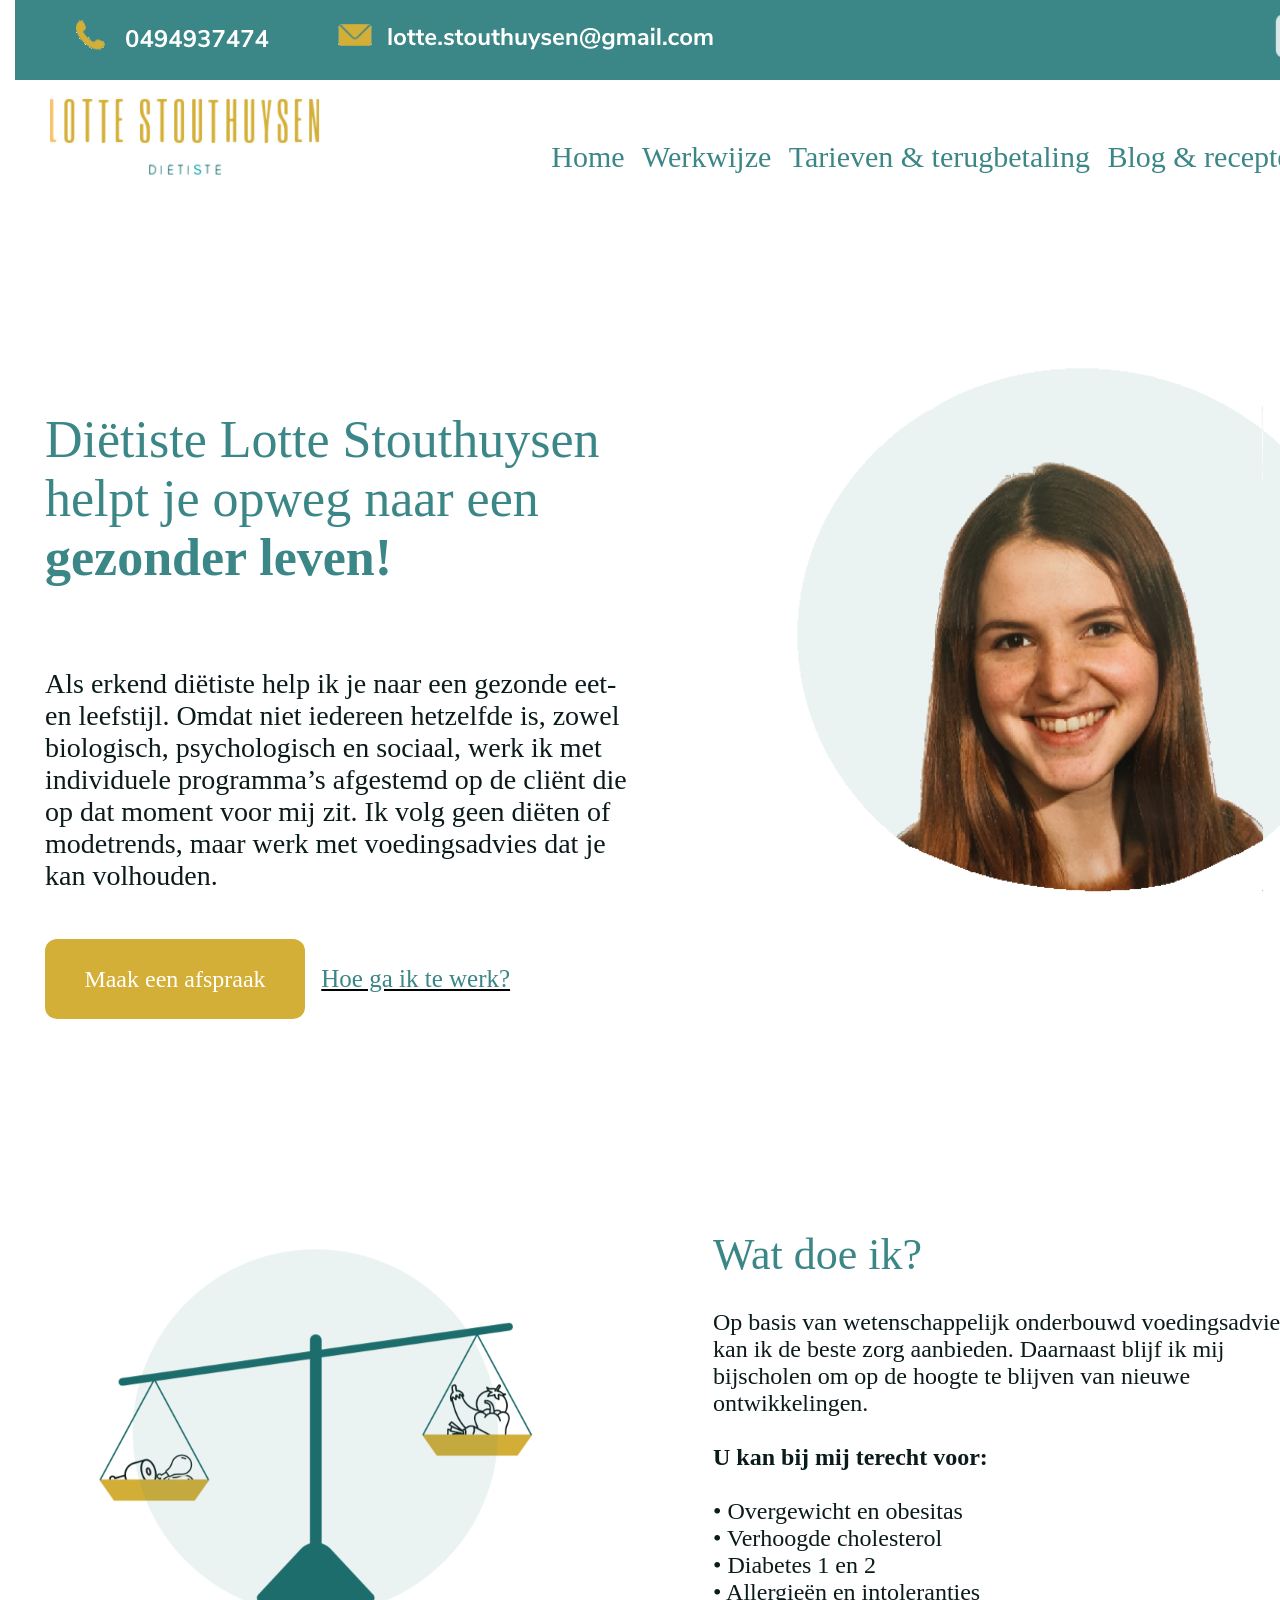
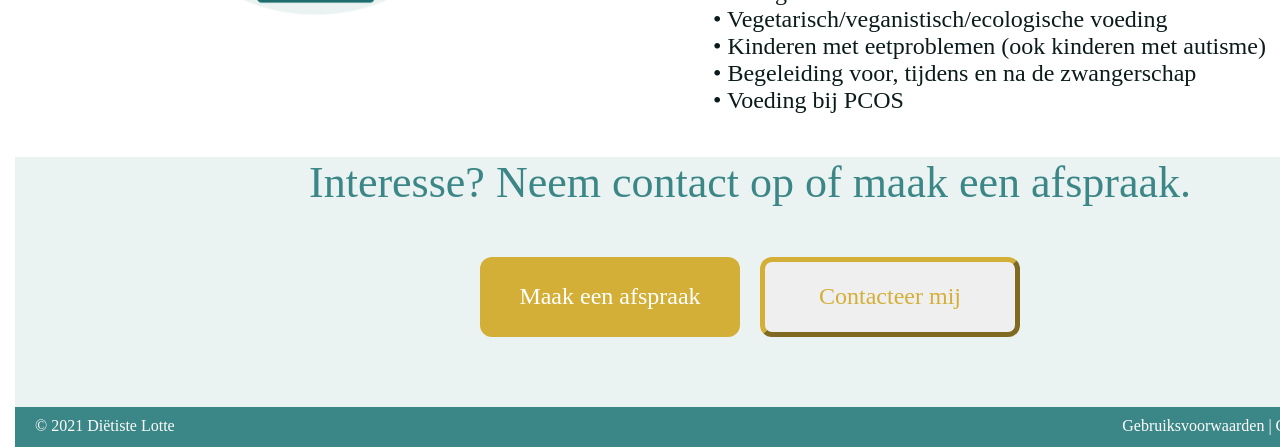
==== index.html @ 629c6e24 "werkwijze" ====
<html>
	<head>
		<link rel='stylesheet' media="(min-width: 1500px)" type='text/css' href='widescreen.css'>
		<link rel='stylesheet' media="(max-width: 1500px) and (min-width: 500px)" type='text/css' href='smallscreen.css'>
		<style>
		.bodyhome{
	display: block;
}
.bodyWerkwijzen{
	display: none;
}
.bodyTarieven{
	display: none;
}
.bodyBlog{
	display: none;
}
.bodyContact{
	display: none;
}
		</style>
		<script>

function enableHome() {
document.getElementById("homeBody").style.display = "block";
document.getElementById("homeBody").disabled = "false";
document.getElementById("werkwijzenBody").style.display = "none";
document.getElementById("werkwijzenBody").disabled = "true";
document.getElementById("tarievenBody").style.display = "none";
document.getElementById("tarievenBody").disabled = "true";
document.getElementById("blogBody").style.display = "none";
document.getElementById("blogBody").disabled = "true";
document.getElementById("contactBody").style.display = "none";
document.getElementById("contactBody").disabled = "true";
window.scrollTo(0, 0)
}
function enableWerkwijzen() {
document.getElementById("homeBody").style.display = "none";
document.getElementById("homeBody").disabled = "true";
document.getElementById("werkwijzenBody").style.display = "block";
document.getElementById("werkwijzenBody").disabled = "false";
document.getElementById("tarievenBody").style.display = "none";
document.getElementById("tarievenBody").disabled = "true";
document.getElementById("blogBody").style.display = "none";
document.getElementById("blogBody").disabled = "true";
document.getElementById("contactBody").style.display = "none";
document.getElementById("contactBody").disabled = "true";
window.scrollTo(0, 0)
}
function enableTarieven() {
document.getElementById("homeBody").style.display = "none";
document.getElementById("homeBody").disabled = "true";
document.getElementById("werkwijzenBody").style.display = "none";
document.getElementById("werkwijzenBody").disabled = "true";
document.getElementById("tarievenBody").style.display = "block";
document.getElementById("tarievenBody").disabled = "none";
document.getElementById("blogBody").style.display = "none";
document.getElementById("blogBody").disabled = "true";
document.getElementById("contactBody").style.display = "none";
document.getElementById("contactBody").disabled = "true";
window.scrollTo(0, 0)
}
function enableBlog() {
document.getElementById("homeBody").style.display = "none";
document.getElementById("homeBody").disabled = "true";
document.getElementById("werkwijzenBody").style.display = "none";
document.getElementById("werkwijzenBody").disabled = "true";
document.getElementById("tarievenBody").style.display = "none";
document.getElementById("tarievenBody").disabled = "true";
document.getElementById("blogBody").style.display = "block";
document.getElementById("blogBody").disabled = "false";
document.getElementById("contactBody").style.display = "none";
document.getElementById("contactBody").disabled = "true";
window.scrollTo(0, 0)
}
function enableContact() {
document.getElementById("homeBody").style.display = "none";
document.getElementById("homeBody").disabled = "true";
document.getElementById("werkwijzenBody").style.display = "none";
document.getElementById("werkwijzenBody").disabled = "true";
document.getElementById("tarievenBody").style.display = "none";
document.getElementById("tarievenBody").disabled = "true";
document.getElementById("blogBody").style.display = "none";
document.getElementById("blogBody").disabled = "true";
document.getElementById("contactBody").style.display = "block";
document.getElementById("contactBody").disabled = "false";
window.scrollTo(0, 0)
}
function sendEmail(){
window.open('mailto:lotte.stouthuysen@gmail.com?subject=afspraak bij dietiste Lotte&body=voornaam: ' + document.getElementById("voornaam").value + '%0D%0A' +'naam: ' +document.getElementById("achternaam").value + '%0D%0A' + 'telefoonnummer(niet verplicht): '+ document.getElementById("telefoon").value + '%0D%0A' + 'Bericht: '+ document.getElementById("bericht").value);
}
</script>
	</head>
	<header>
		<div class="headerBalk">
			<span class="phoneNumber">
				<img class="imgPhoneEmail" src="phoneEmail.png" alt="telefoonnummer en email">
			</span>
			<span class="facebookInstagram">
				<button class="facebookButton">
					<img src="facebookLogo.PNG" alt="facebook" onclick=" window.open('https://www.facebook.com/dietisteLotteStouthuysen','_blank')">
				</button>
				<button class="instagramButton">
				<img src="instagramLogo.PNG" alt="instagram" onclick=" window.open('https://www.instagram.com/dietistelottestouthuysen/','_blank')">
				</button>
			</span>
		</div>
		<div class="logo">
			<img src="logo.png" alt="logo">
			<span class="navigation">
				<a onclick="enableHome()">Home</a> <a onclick="enableWerkwijzen()"> Werkwijze <a onclick="enableTarieven()">Tarieven & terugbetaling</a> <a onclick="enableBlog()">Blog & recepten<a> <a onclick="enableContact()">Contact</a>
			</span>
		</div>
	</header>
	<body>
	<noscript>
	For full functionality of this site it is necessary to enable JavaScript.
	Here are the <a href="https://www.enablejavascript.io/">
	instructions how to enable JavaScript in your web browser</a>.
	</noscript>
		<!-- op te vullen door op de knoppen in navigatie de drukken, standaard home -->
	<div id="homeBody" class="bodyHome">
	<div class="bodyblock1">
	<span class="bodyText1">
	<h1 style="	
			color: #3B8686;
			font-family: Nunito Sans;
			font-size: 52px;
		  "} >
		  Di&#235tiste Lotte Stouthuysen helpt je 
	opweg naar een <b> gezonder leven! </b>
	</h1>
	<br>
	<h1 style="	
			color: #0B1A1A;
			font-family: Montserrat Regular;
			font-size: 28px;
		  "} >
		  		Als erkend diëtiste help ik je naar een gezonde eet- en leefstijl. Omdat niet iedereen hetzelfde is, zowel biologisch, psychologisch en sociaal, werk ik met individuele programma’s afgestemd op de cliënt die op dat moment voor mij zit. Ik volg geen diëten of modetrends, maar werk met voedingsadvies dat je kan volhouden.

	</h1>
	<br>
	<button style="color: white; Height: 80px; width: 260px; background-color: #D4AF37; font-size: 24px; font-family: Nunito Sans Bold;border: none; border-radius: 12px;" onclick="enableContact()"> Maak een afspraak </button> <u> <a onclick="enableWerkwijzen()"> Hoe ga ik te werk? </a> </u>
	</span>
	<span>
		<img src="bodyImage1.PNG" alt="bodyImg1" width="600" height="600" style="margin-left:150px; margin-top: 50px;">
	</span>
	<br>
	</div>
	<div  class="bodyblock2">
	<span>
		<img class="resizeableImage" src="bodyImage2.PNG" alt="bodyImg2">
	</span>
	<div class="bodyText2">
	<h1 style="	
			color: #3B8686;
			font-family: Nunito Sans SemiBold;
			font-size: 44px;
		  "} >
	Wat doe ik?
	</h1>
	<h1 style="	
			color: #0B1A1A;
			font-family: Montserrat Regular;
			font-size: 24px;
		  "} >
Op basis van wetenschappelijk onderbouwd voedingsadvies kan ik de beste zorg aanbieden. 
Daarnaast blijf ik mij bijscholen om op de hoogte te blijven van nieuwe ontwikkelingen.
	<br>
	<br>
	<b>U kan bij mij terecht voor: </b>
<br>
<br>
•	Overgewicht en obesitas
<br>
•	Verhoogde cholesterol
<br>
•	Diabetes 1 en 2
<br>
•	Allergieën en intoleranties
<br>
•	Vegetarisch/veganistisch/ecologische voeding
<br>
•	Kinderen met eetproblemen (ook kinderen met autisme)
<br>
•	Begeleiding voor, tijdens en na de zwangerschap
<br>
•	Voeding bij PCOS
<br>
</div>
	</div>
	<br>
	</h1>
<div style="position: relatief;	width: 100%;margin-right: 1%; height: 250px;background-color: #EBF2F2;">
		 <h1  style="margin-top: 20px; text-align: center;height: 60px;color: #3B8686;font-size: 44px;font-family: Nunito Sans;">Interesse? Neem contact op of maak een afspraak.</h1>
		 <div style="display: flex; justify-content: center; align-items: center;">
		 	<button style="color: white; Height: 80px; width: 260px; background-color: #D4AF37; font-size: 24px; font-family: Nunito Sans Bold;border: none; border-radius: 12px;margin: 10px;" onclick="enableContact()"> Maak een afspraak </button> 
		 	<button style="outline: none ; color: #D4AF37; Height: 80px; width: 260px; border-color: #D4AF37;border-width: 5px; font-size: 24px; font-family: Nunito Sans Bold; border-radius: 12px;margin: 10px;" onclick="enableContact()" > Contacteer mij </button> 
		 </div>
		</div>
</div>

    <div id="werkwijzenBody" class="bodyWerkwijzen" disabled="true">
		<span >
			<img src="werkwijzen.svg" style="float:right;margin: 40px;">
		<h1 style="margin:5%; height: 71px;color: #3B8686;	font-family: Nunito Sans;font-size: 52px;letter-spacing: 0;line-height: 71px;">
			Hoe ga ik te werk?</h1>
		<p style="margin:5%; width: 80%;margin-right: 1%;color:#0B1A1A;font-family: Nunito Sans;font-size: 24px;letter-spacing: 0;line-height: 29px;">
		Ik stel voedingsadvies samen op een wetenschappelijke manier zodat ik enkel de beste zorg kan aanbieden. <br>Daarnaast blijf ik bijscholen om mij zo verder te verdiepen en te specialiseren.<br><br>
		Je kan bij mij terecht van maandag tot donderdag. <br>Consultaties kunnen online via skype of face-to-face in Leuven, Martelarenplein 20 E.
		<h1 style="margin:5%; height: 71px;color: #3B8686;font-family: Nunito Sans;font-size: 52px;letter-spacing: 0;line-height: 71px;">Werking consultaties</h1>
		<p style="margin:5%; width: 90%;color:#0B1A1A;font-family: Nunito Sans;font-size: 24px;letter-spacing: 0;line-height: 29px;">
		Om gericht advies te kunnen geven, duurt een eerste consultatie ongeveer een uur.<br> Tijdens dit uur bespreken we de hulpvraag en de eet- en leefgewoonten.
		Op basis daarvan kan ik een gedetailleerd plan uitstippelen. <br><br> Opvolgconsultaties duren 30 min. 
		Tijdens deze consultaties bespreek ik samen met u waar nog moeilijkheden zijn en zoeken we samen een oplossing.
		<br> <br>
		Ik geef consultaties in het Nederlands en Engels.
		<h1 style="margin:5%; height: 71px;color: #3B8686;font-family: Nunito Sans;font-size: 52px;letter-spacing: 0;line-height: 71px;">Annulatie regeling</h1>
		<p style="margin:5%; width: 90%;color:#0B1A1A;font-family: Nunito Sans;font-size: 24px;letter-spacing: 0;line-height: 29px;">
			Indien je niet op een afspraak aanwezig kan zijn, gelieve minstens 24 uur op voorhand dit te melden. Indien dit niet gebeurd, vraag ik om de consultatie toch te vergoeden.
		 </p>
		</span>
		<div style="position: relatief;	width: 100%;margin-right: 1%; height: 250px;background-color: #EBF2F2;">
		 <h1  style="margin-top: 20px; text-align: center;height: 60px;color: #3B8686;font-size: 44px;font-family: Nunito Sans;">Interesse? Neem contact op of maak een afspraak.</h1>
		 <div style="display: flex; justify-content: center; align-items: center;">
		 	<button style="color: white; Height: 80px; width: 260px; background-color: #D4AF37; font-size: 24px; font-family: Nunito Sans Bold;border: none; border-radius: 12px;margin: 10px;" onclick="enableContact()"> Maak een afspraak </button> 
		 	<button style="outline: none ; color: #D4AF37; Height: 80px; width: 260px; border-color: #D4AF37;border-width: 5px; font-size: 24px; font-family: Nunito Sans Bold; border-radius: 12px;margin: 10px;" onclick="enableContact()" > Contacteer mij </button> 
		 </div>
		</div>
	</div>

	<div id="tarievenBody" class="bodyTarieven" disabled="true">
			<img src="tarieven.svg" style="float: right; padding: 6.5pc;">
			<h1 style="margin-left:5%;height: 71px;color: #3B8686;	font-family: Nunito Sans;font-size: 52px;letter-spacing: 0;line-height: 71px;">
			Tarieven & terugbetaling</h1>
				<span style="margin-left: 10pc;%;float: left; padding: 5px;width: 20pc;height: 180px;border-radius: 20px;background-color: #EBF2F2;margin: 2pc;">
					<p style="color: #3B8686;font-family: Nunito Sans;font-size: 36px;letter-spacing: 0;text-align: center;">30 minuten</p>
					<p style="color: #D4AF37;font-family: Nunito Sans;font-size: 44px;font-weight: bold;letter-spacing: 0;text-align: center;">€ 35</p>	
				</span>
				<span style="float: left; padding: 5px;width: 20pc;height: 180px;border-radius: 20px;background-color: #EBF2F2;margin: 2pc;">
					<p style="color: #3B8686;font-family: Nunito Sans;font-size: 36px;letter-spacing: 0;text-align: center;">1 uur</p>
					<p style="color: #D4AF37;font-family: Nunito Sans;font-size: 44px;font-weight: bold;letter-spacing: 0;text-align: center;">€ 55</p>	
				</span>

			<div style="margin-bottom: 100px;">
				 <h1  style="margin:5%;margin-top: 20px; text-align: left;height: 60px;color: #3B8686;font-size: 44px;font-family: Nunito Sans; margin-top:300px;%"> Terugbetaling </h1>
			<p style="margin:5%;width: 50pc; color: #0B1A1A;font-family: Montserrat;font-size: 26px;letter-spacing: 0;line-height: 29px;"> 
				Voor kinderen tussen 6 en 17 jaar met obesitas en overgewicht is er een terugbetaling voorzien. Het is belangrijk dat dit besproken wordt met de huisarts voordat u naar een diëtist gaat.
				<br><br>
				Personen met diabetes type 2 en personen die een zorgtraject volgen, hebben bij mij recht op terugbetaling van twee consulten per jaar, aangezien ik een door het Rijksinstituut voor Ziekte- en Invaliditeitsverzekering (RIZIV) erkend di&#235tiste ben.
				<br><br>
				Daarnaast geven verschillende mutualiteiten andere terugbetalingen. Dit kan je best met jouw mutualiteit bespreken.
			</p>
			</div>
		<div style="position: relatief;	width: 98%;margin-right: 1%; height: 250px;background-color: #EBF2F2;">
			<h1  style="margin-top: 20px; text-align: center;height: 60px;color: #3B8686;font-size: 44px;font-family: Nunito Sans;">Interesse? Neem contact op of maak een afspraak.</h1>
			<div style="display: flex; justify-content: center; align-items: center;">
				<button style="color: white; Height: 80px; width: 260px; background-color: #D4AF37; font-size: 24px; font-family: Nunito Sans Bold;border: none; border-radius: 12px;margin: 10px;" onclick="enableContact()"> Maak een afspraak </button> 
				<button style="outline: none ; color: #D4AF37; Height: 80px; width: 260px; border-color: #D4AF37;border-width: 5px; font-size: 24px; font-family: Nunito Sans Bold; border-radius: 12px;margin: 10px;" onclick="enableContact()" > Contacteer mij </button> 
			</div>
		</div>
	</div>
	<div id="blogBody" class="bodyBlog" disabled="true">
	<div style="height: 400px; text-align: center;">
	<h1  style="margin-top: 300px; text-align: center;height: 60px;color: #3B8686;font-size: 44px;font-family: Nunito Sans;">Blog posts in aankomst! Kom later terug voor meer blogs.</h1>
	</div>
	<!---
	<embed width="95%" height="1500px" src="https://timoversonnen.blogspot.com/2021/11/blog-post.html" target="_blank> -->
	<div style="position: relatief;	width: 99%;margin-right: 1%; height: 250px;background-color: #EBF2F2;">
		 <h1  style="margin-top: 20px; text-align: center;height: 60px;color: #3B8686;font-size: 44px;font-family: Nunito Sans;">Interesse? Neem contact op of maak een afspraak.</h1>
		 <div style="display: flex; justify-content: center; align-items: center;">
		 	<button style="color: white; Height: 80px; width: 260px; background-color: #D4AF37; font-size: 24px; font-family: Nunito Sans Bold;border: none; border-radius: 12px;margin: 10px;"onclick="enableContact()"> Maak een afspraak </button> 
		 	<button style="outline: none ; color: #D4AF37; Height: 80px; width: 260px; border-color: #D4AF37;border-width: 5px; font-size: 24px; font-family: Nunito Sans Bold; border-radius: 12px;margin: 10px;" onclick="enableContact()" > Contacteer mij </button> 
		 </div>
		</div>
	</div>
	<div id="contactBody" class="bodyContact" disabled="true">
	<h1 style="margin-left:5%; margin-top: 50px; color: #3B8686;	font-family: Nunito Sans;font-size: 24px;letter-spacing: 0;">
	Online afspraak maken momenteel niet beschikbaar
	</h1>
	<div class="contactForm">
	<h1 style="color: #3B8686;
			font-family: Nunito Sans;
			font-size: 52px;">
		Contacteer mij</h1><br><br>
		<span">
		<h1 style="color: #3B8686;
			font-family: Nunito Sans;
			font-size: 32px;
			word-spacing: 200px;">
			 Voornaam*
			 Achternaam*
			 </h1>
		</span>
		<h1 style="color: #3B8686;
			font-family: Nunito Sans;
			font-size: 32px;
			word-spacing: 80px;">
		<br>
		<input type="text" id="voornaam" name="voornaam" style="margin-right: 80px;" placeholder="voornaam">
		<input type="text" id="achternaam" name="achternaam" placeholder="achternaam">
		<br><br>
		Telefoonnummer </p>
		<input type="text" id="telefoon" name="telefoon" placeholder="telefoonnummer"><br><br>
		Bericht* </p>
		<textarea id="bericht" name="bericht" placeholder="type hier uw bericht"></textarea> <br><br>
		</h1>
		<button id="verstuurButton" style="color: white; Height: 80px; width: 260px; background-color: #D4AF37; font-size: 24px; font-family: Nunito Sans Bold;border: none; border-radius: 12px;" onclick="sendEmail()"> verzenden </button>
		<br>
	</div>
	<div class="contactInfo">
		Diëtiste Lotte Stouthuysen
		<img class="yellowImage" src="facebookLogoYellow.PNG" alt="facebookLogo" onclick=" window.open('https://www.facebook.com/dietisteLotteStouthuysen','_blank')">
		<img class="yellowImage" src="instagramLogoYellow.PNG" alt="instagramLogo" onclick=" window.open('https://www.instagram.com/dietistelottestouthuysen/','_blank')"> 
		<br><br>
		<img src="contactInfo.PNG" alt="Telefoonnummer&Email"><br><br>
		RIZIV-nummer: 5-63594-73-601<br><br>
		U kan bij mij terecht van maandag tot donderdag. <br>Consultaties kunnen online via skype of face-to-face in Leuven, Martelarenplein 20 E.

	</div>
	</div>
	</body>
	<footer>
	<div class="footerbalk">
		<span class="footerTextLeft">
			&#169 2021 Di&#235tiste Lotte
		</span>
		<span class="footerTextRight">
			<a class="gebruiksvoorwaarden" href="gebruiksvoorwaarden.txt" target="_bank"> Gebruiksvoorwaarden | Cookiebeleid | Privacy policy </a>
		</span>
	</div>
	</footer>
</html>
---- widescreen.css ----
body {
	margin:0;
}
h1{
	font-weight:normal;
}
label{
	width: 800px;
}
input{
	width: 200px;
	padding: 20px;
	border: none;
	font-size: 30px;
	border-bottom: 5px solid #D4AF37;
	
}
textarea{
	width: 600px;
	height: 100px;
	padding:20px;
	font-size: 30px;
	border: none;
	border-bottom: 5px solid #D4AF37;
}
.contactInfo{
	 vertical-align: top;
	 display: inline-block;
	 background-color: #D4AF37;
	 color: white;
	 border-radius: 12px;
	 padding: 40px;
	 font-size: 24px;
	 height: 520px;
	 max-width: 500;
	 margin-top: 300px;
	 line-height: 1.2;
	 font-family: Nunito Sans Bold;
	 margin-left: 5%;
}
.contactForm{
	margin-left: 5%;
	margin-top: 25px;
	 display: inline-block;
	 width: 700px;
	 margin-bottom: 200px;
}
.bodyHome{
	margin-top: 100px;
	width: 98%
}
.bodyWerkwijzen{
	margin-left: 1%;	
}
.bodyTarieven{
	margin-left: 1%;
}
.bodyBlog{
	margin-left: 1%;	
}
.bodyContact{
	margin-left: 2%;
}
.bodyText1{
	display: inline-block; 
	margin-left: 30px;
	margin-top: 80px;
	width: 40%;
	font-size: 25px;
	vertical-align: top;
}
.bodyblock2{
	display: inline-block; 
	margin-top: 100px;
	margin-left: 10%;
}
.bodyblock1{
	margin-left: 10%;
}

.bodyText2{
	display: inline-block; 
	float: top;
	margin-top: 80px;
	margin-left: 80px;
	width: 40%;
	font-size: 25px;
	vertical-align: top;
}

.columnTarieven {
	float: left;
	width: 50%;
	padding: 10px;
  }

.headerbalk{
	height: 80px;
	width: 98%;
	background-color: #3B8686;
	margin-left: 1%;
	margin-right: 1%;
}

.instagramButton{
	border: none;
	background-color: #3B8686;	
}
button:hover{
	cursor: pointer;
}
.facebookButton{
	border: none;
	background-color: #3B8686;
}
.phoneNumber{
	float: left;
}
.facebookInstagram {
	float: right; 
	margin-top: 5px;
	margin-right: 4%;
}

.logo{
	margin-left: 30px;
}
/* vaste margin top, anders komen er problemen bij het vergroten/verkleinen van de schermhoogte */
.navigation{
	margin-top: 60px;
	margin-right: 5%;
	font-size: 30px;
	float: right
}
/* vaste margin als spatie tussen de elementen, vorm geen probleem aangezien deze in een span zitten*/
/* eventueel uitzoeken hoe de actieve pagina onderstreept kan zijn */
a{
	margin-left:10px;
	color: #3B8686;
	text-decoration: none;
}

a:hover {
	color: orange;
	text-decoration: none;
	cursor: pointer;
}

a:active {
	color: orange;
	text-decoration: none;
	cursor: pointer;
}

/* footerbalk absolute positie niet fixed om te voorkomen dat deze permanent aan de onderkant van het scherm hangt, niet mooi! */
.footerbalk{
	position: relatief;
	height: 40px;
	width: 98%;
	background-color: #3B8686;
	margin-left: 1%;
	margin-right: 1%;
	bottom:0;
	color: white;
}
/* vaste margin in span --> blijft relatief */
.footerTextLeft{
	margin-left: 20px;
	margin-top: 10px;
	float: left;
}
/* vaste margin in span --> blijft relatief*/
.footerTextRight{
	float: right;
	margin-right: 20px;
	margin-top: 10px;
}
.yellowImage:hover{
	cursor: pointer;
}

.gebruiksvoorwaarden{
	color: white;
}
---- smallscreen.css ----
body {
	margin:0;
	width: 1500px;
}
h1{
	font-weight:normal;
}
label{
	width: 800px;
}
input{
	width: 200px;
	padding: 20px;
	border: none;
	font-size: 30px;
	border-bottom: 5px solid #D4AF37;
	
}
textarea{
	width: 600px;
	height: 100px;
	padding:20px;
	font-size: 30px;
	border: none;
	border-bottom: 5px solid #D4AF37;
}
.contactInfo{
	 vertical-align: top;
	 display: inline-block;
	 background-color: #D4AF37;
	 color: white;
	 border-radius: 12px;
	 padding: 40px;
	 font-size: 24px;
	 height: 520px;
	 max-width: 500;
	 margin-top: 300px;
	 line-height: 1.2;
	 font-family: Nunito Sans Bold;
	 margin-left: 5%;
}
.contactForm{
	margin-left: 5%;
	margin-top: 75px;
	 display: inline-block;
	 width: 700px;
	 margin-bottom: 200px;
}
.bodyHome{
	margin-top: 100px;
	margin-left: 1%;
	width: 98%
}
.bodyWerkwijzen{
	margin-left: 1%;	
}
.bodyTarieven{
	margin-left: 1%;
}
.bodyBlog{
	margin-left: 1%;	
}
.bodyContact{
	margin-left: 2%;
}
.bodyText1{
	display: inline-block; 
	margin-left: 30px;
	margin-top: 80px;
	width: 40%;
	font-size: 25px;
	vertical-align: top;
}
.bodyblock2{
	display: inline-block; 
	margin-top: 100px;
}

.bodyText2{
	display: inline-block; 
	float: top;
	margin-top: 80px;
	margin-left: 80px;
	width: 40%;
	font-size: 25px;
	vertical-align: top;
}

.columnTarieven {
	float: left;
	width: 50%;
	padding: 10px;
  }

.headerbalk{
	height: 80px;
	width: 98%;
	background-color: #3B8686;
	margin-left: 1%;
	margin-right: 1%;
}

.instagramButton{
	border: none;
	background-color: #3B8686;	
}
button:hover{
	cursor: pointer;
}
.facebookButton{
	border: none;
	background-color: #3B8686;
}
.phoneNumber{
	float: left;
}
.facebookInstagram {
	float: right; 
	margin-top: 5px;
	margin-right: 4%;
}

.logo{
	margin-left: 30px;
}
/* vaste margin top, anders komen er problemen bij het vergroten/verkleinen van de schermhoogte */
.navigation{
	margin-top: 60px;
	margin-right: 5%;
	font-size: 30px;
	float: right
}
/* vaste margin als spatie tussen de elementen, vorm geen probleem aangezien deze in een span zitten*/
/* eventueel uitzoeken hoe de actieve pagina onderstreept kan zijn */
a{
	margin-left:10px;
	color: #3B8686;
	text-decoration: none;
}

a:hover {
	color: orange;
	text-decoration: none;
	cursor: pointer;
}

a:active {
	color: orange;
	text-decoration: none;
	cursor: pointer;
}

/* footerbalk absolute positie niet fixed om te voorkomen dat deze permanent aan de onderkant van het scherm hangt, niet mooi! */
.footerbalk{
	position: relatief;
	height: 40px;
	width: 98%;
	background-color: #3B8686;
	margin-left: 1%;
	margin-right: 1%;
	bottom:0;
	color: white;
}
/* vaste margin in span --> blijft relatief */
.footerTextLeft{
	margin-left: 20px;
	margin-top: 10px;
	float: left;
}
/* vaste margin in span --> blijft relatief*/
.footerTextRight{
	float: right;
	margin-right: 20px;
	margin-top: 10px;
}
/*CAPTCHA*/
#captchaBackground {
 height: 220px;
 width: 250px;
 background-color: #2d3748;
 display: flex;
 align-items: center;
 justify-content: center;
 flex-direction: column;
}
#captchaHeading {
 color: white;
}
#captcha {
 height: 80%;
 width: 80%;
 font-size: 30px;
 letter-spacing: 3px;
 margin: auto;
 display: block;
 top: 0;
 bottom: 0;
 left: 0;
 right: 0;
}
.center {
 display: flex;
 flex-direction: column;
 align-items: center;
}
#submitButton {
 margin-top: 2em;
 margin-bottom: 2em;
 background-color: #08e5ff;
 border: 0px;
 font-weight: bold;
}
#refreshButton {
 background-color: #08e5ff;
 border: 0px;
 font-weight: bold;
}
#textBox {
 height: 25px;
}
.incorrectCaptcha {
 color: #FF0000;
}
.correctCaptcha {
 color: #7FFF00;
}
.yellowImage:hover{
	cursor: pointer;
}

.gebruiksvoorwaarden{
	color: white;
}
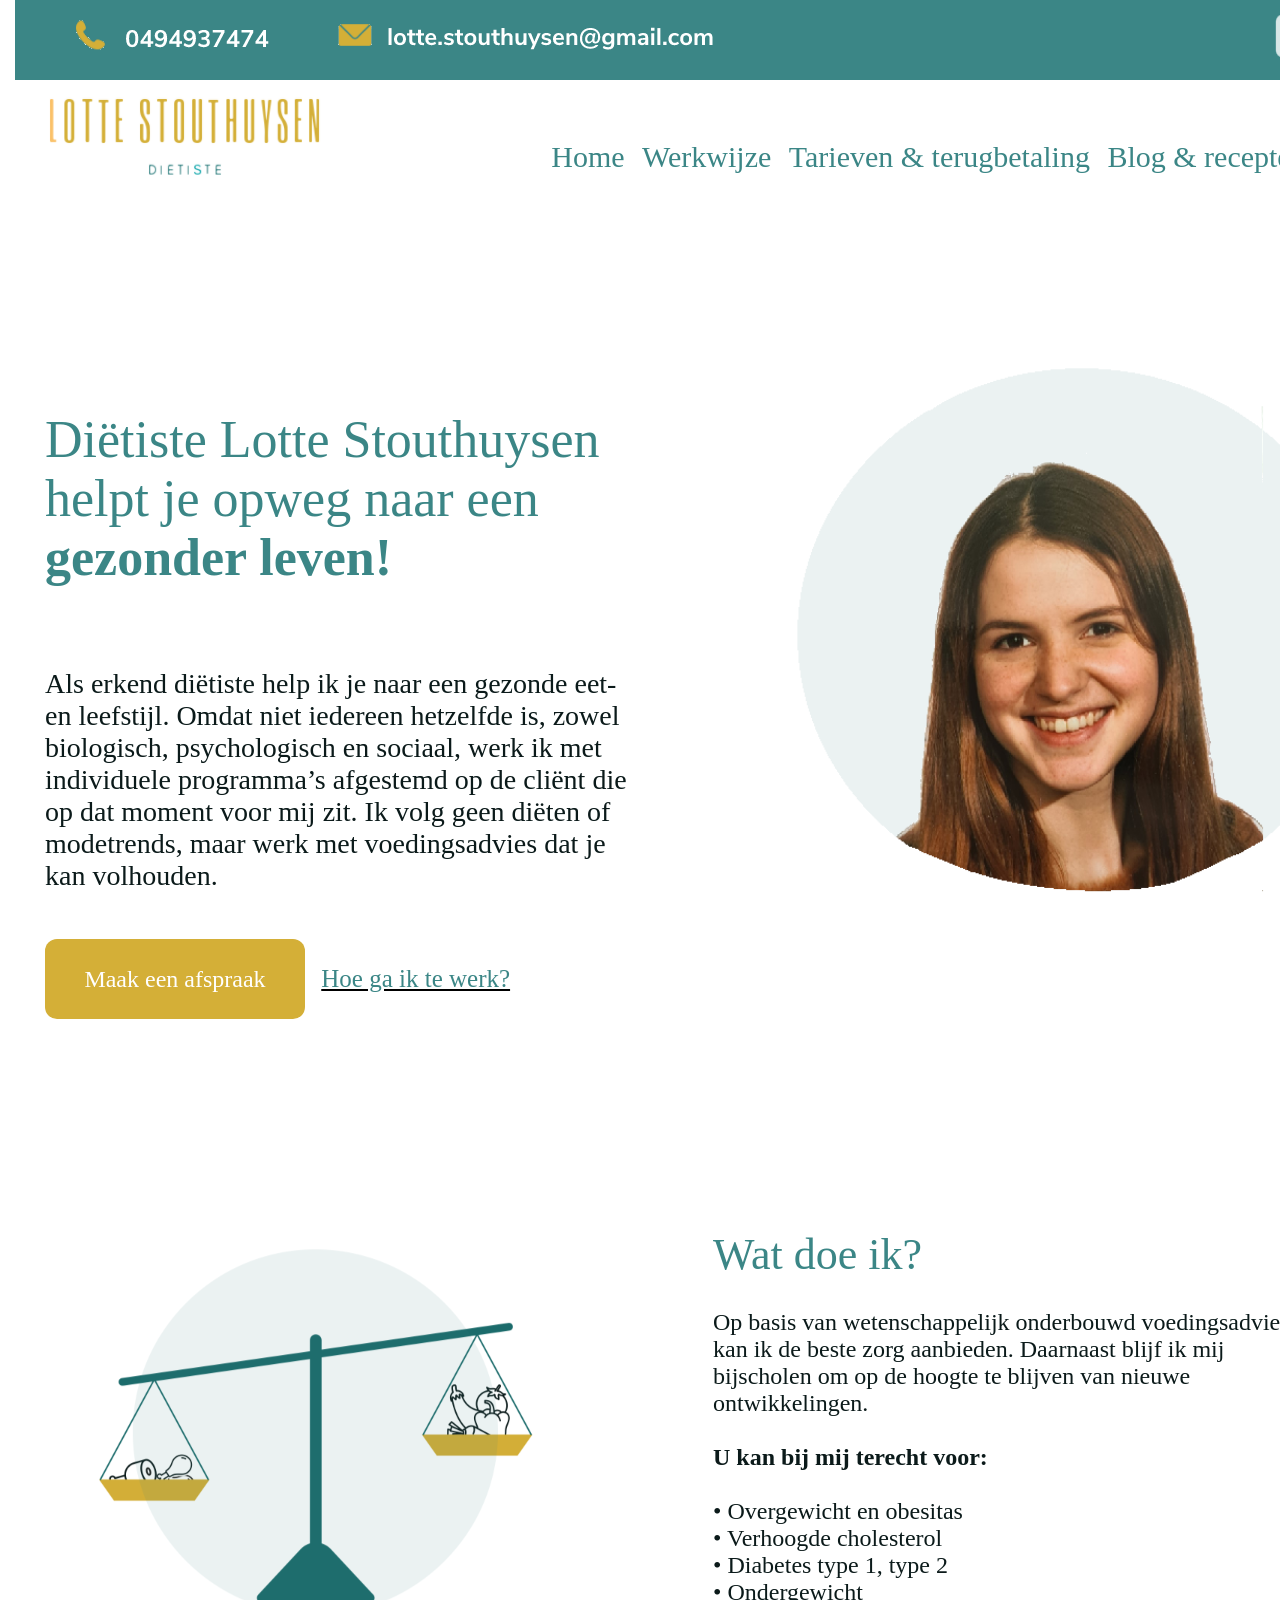
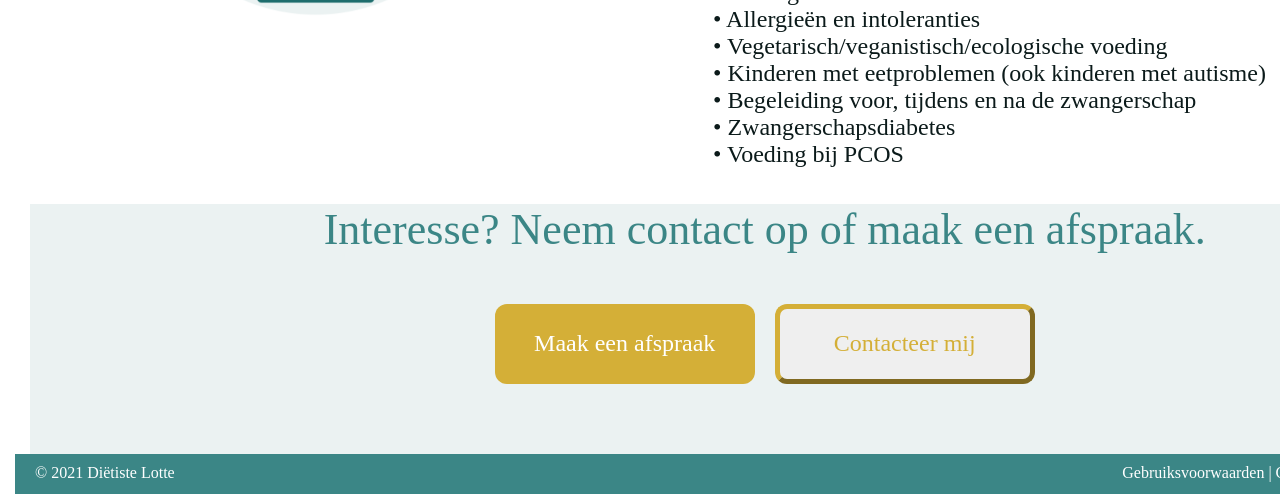
==== commit c59b2c4b: "Update index.html" ====
--- a/index.html
+++ b/index.html
@@ -175,8 +175,10 @@
 <br>
 •	Verhoogde cholesterol
 <br>
-•	Diabetes 1 en 2
-<br>
+•	Diabetes type 1, type 2
+<br>
+•	Ondergewicht
+<br>				
 •	Allergieën en intoleranties
 <br>
 •	Vegetarisch/veganistisch/ecologische voeding
@@ -185,13 +187,15 @@
 <br>
 •	Begeleiding voor, tijdens en na de zwangerschap
 <br>
+	•	Zwangerschapsdiabetes
+<br>					 
 •	Voeding bij PCOS
 <br>
 </div>
 	</div>
 	<br>
 	</h1>
-<div style="position: relatief;	width: 100%;margin-right: 1%; height: 250px;background-color: #EBF2F2;">
+<div style="position: relatief; margin-left:1%;	width: 100%;margin-right: 1%; height: 250px;background-color: #EBF2F2;">
 		 <h1  style="margin-top: 20px; text-align: center;height: 60px;color: #3B8686;font-size: 44px;font-family: Nunito Sans;">Interesse? Neem contact op of maak een afspraak.</h1>
 		 <div style="display: flex; justify-content: center; align-items: center;">
 		 	<button style="color: white; Height: 80px; width: 260px; background-color: #D4AF37; font-size: 24px; font-family: Nunito Sans Bold;border: none; border-radius: 12px;margin: 10px;" onclick="enableContact()"> Maak een afspraak </button> 
@@ -203,25 +207,27 @@
     <div id="werkwijzenBody" class="bodyWerkwijzen" disabled="true">
 		<span >
 			<img src="werkwijzen.svg" style="float:right;margin: 40px;">
-		<h1 style="margin:5%; height: 71px;color: #3B8686;	font-family: Nunito Sans;font-size: 52px;letter-spacing: 0;line-height: 71px;">
+		<h1 style="margin-left:5%; height: 56px;color: #3B8686;	font-family: Nunito Sans;font-size: 52px;letter-spacing: 0;line-height: 71px;">
 			Hoe ga ik te werk?</h1>
-		<p style="margin:5%; width: 80%;margin-right: 1%;color:#0B1A1A;font-family: Nunito Sans;font-size: 24px;letter-spacing: 0;line-height: 29px;">
+		<p style="margin-left:5%; width: 80%;margin-right: 1%;color:#0B1A1A;font-family: Nunito Sans;font-size: 24px;letter-spacing: 0;line-height: 29px;">
 		Ik stel voedingsadvies samen op een wetenschappelijke manier zodat ik enkel de beste zorg kan aanbieden. <br>Daarnaast blijf ik bijscholen om mij zo verder te verdiepen en te specialiseren.<br><br>
-		Je kan bij mij terecht van maandag tot donderdag. <br>Consultaties kunnen online via skype of face-to-face in Leuven, Martelarenplein 20 E.
-		<h1 style="margin:5%; height: 71px;color: #3B8686;font-family: Nunito Sans;font-size: 52px;letter-spacing: 0;line-height: 71px;">Werking consultaties</h1>
-		<p style="margin:5%; width: 90%;color:#0B1A1A;font-family: Nunito Sans;font-size: 24px;letter-spacing: 0;line-height: 29px;">
+		U kan bij mij terecht van maandag tot donderdag. <br>Consultaties kunnen online via skype of face-to-face in Leuven, Martelarenplein 20 E.
+		Wilt u toch liever face-to-face? Dat kan zeker! <br>Ik ben &eacute&eacuten dag in de week te vinden in Leuven, Martelarenplein 20 E. <br>
+		Huisbezoeken kunnen ook altijd aangevraagd worden, hier wordt wel een kilometervergoeding (zie tarieven) aangerekend.																																   																												   
+		<h1 style="margin-left:5%; height: 52px;color: #3B8686;font-family: Nunito Sans;font-size: 52px;letter-spacing: 0;line-height: 71px;">Werking consultaties</h1>
+		<p style="margin-left:5%; width: 90%;color:#0B1A1A;font-family: Nunito Sans;font-size: 24px;letter-spacing: 0;line-height: 29px;">
 		Om gericht advies te kunnen geven, duurt een eerste consultatie ongeveer een uur.<br> Tijdens dit uur bespreken we de hulpvraag en de eet- en leefgewoonten.
 		Op basis daarvan kan ik een gedetailleerd plan uitstippelen. <br><br> Opvolgconsultaties duren 30 min. 
 		Tijdens deze consultaties bespreek ik samen met u waar nog moeilijkheden zijn en zoeken we samen een oplossing.
 		<br> <br>
 		Ik geef consultaties in het Nederlands en Engels.
-		<h1 style="margin:5%; height: 71px;color: #3B8686;font-family: Nunito Sans;font-size: 52px;letter-spacing: 0;line-height: 71px;">Annulatie regeling</h1>
-		<p style="margin:5%; width: 90%;color:#0B1A1A;font-family: Nunito Sans;font-size: 24px;letter-spacing: 0;line-height: 29px;">
+		<h1 style="margin-left:5%; height: 50px;color: #3B8686;font-family: Nunito Sans;font-size: 52px;letter-spacing: 0;line-height: 71px;">Annulatie regeling</h1>
+		<p style="margin-left:5%; width: 90%;color:#0B1A1A;font-family: Nunito Sans;font-size: 24px;letter-spacing: 0;line-height: 29px;">
 			Indien je niet op een afspraak aanwezig kan zijn, gelieve minstens 24 uur op voorhand dit te melden. Indien dit niet gebeurd, vraag ik om de consultatie toch te vergoeden.
 		 </p>
 		</span>
-		<div style="position: relatief;	width: 100%;margin-right: 1%; height: 250px;background-color: #EBF2F2;">
-		 <h1  style="margin-top: 20px; text-align: center;height: 60px;color: #3B8686;font-size: 44px;font-family: Nunito Sans;">Interesse? Neem contact op of maak een afspraak.</h1>
+		<div style="position: relatief;	width: 99%;margin-right: 1%; height: 130px;background-color: #EBF2F2;">
+		 <h1  style="margin-top: 20px; text-align: center;height: 10px;color: #3B8686;font-size: 30px;font-family: Nunito Sans;">Interesse? Neem contact op of maak een afspraak.</h1>
 		 <div style="display: flex; justify-content: center; align-items: center;">
 		 	<button style="color: white; Height: 80px; width: 260px; background-color: #D4AF37; font-size: 24px; font-family: Nunito Sans Bold;border: none; border-radius: 12px;margin: 10px;" onclick="enableContact()"> Maak een afspraak </button> 
 		 	<button style="outline: none ; color: #D4AF37; Height: 80px; width: 260px; border-color: #D4AF37;border-width: 5px; font-size: 24px; font-family: Nunito Sans Bold; border-radius: 12px;margin: 10px;" onclick="enableContact()" > Contacteer mij </button> 
@@ -243,14 +249,18 @@
 				</span>
 
 			<div style="margin-bottom: 100px;">
-				 <h1  style="margin:5%;margin-top: 20px; text-align: left;height: 60px;color: #3B8686;font-size: 44px;font-family: Nunito Sans; margin-top:300px;%"> Terugbetaling </h1>
-			<p style="margin:5%;width: 50pc; color: #0B1A1A;font-family: Montserrat;font-size: 26px;letter-spacing: 0;line-height: 29px;"> 
+				 <h1  style="margin-left:5%; text-align: left;height: 60px;color: #3B8686;font-size: 44px;font-family: Nunito Sans; margin-top:300px;%"> Terugbetaling </h1>
+			<p style="margin-left:5%;width: 80pc; color: #0B1A1A;font-family: Montserrat;font-size: 26px;letter-spacing: 0;line-height: 29px;"> 
 				Voor kinderen tussen 6 en 17 jaar met obesitas en overgewicht is er een terugbetaling voorzien. Het is belangrijk dat dit besproken wordt met de huisarts voordat u naar een diëtist gaat.
 				<br><br>
 				Personen met diabetes type 2 en personen die een zorgtraject volgen, hebben bij mij recht op terugbetaling van twee consulten per jaar, aangezien ik een door het Rijksinstituut voor Ziekte- en Invaliditeitsverzekering (RIZIV) erkend di&#235tiste ben.
 				<br><br>
 				Daarnaast geven verschillende mutualiteiten andere terugbetalingen. Dit kan je best met jouw mutualiteit bespreken.
 			</p>
+			<h1  style="margin-left:5%; text-align: left;height: 60px;color: #3B8686;font-size: 44px;font-family: Nunito Sans; margin-top:30px;"> Kilometervergoeding </h1>
+			<p style="margin-left:5%; margin-bottom:5%;width: 80pc; color: #0B1A1A;font-family: Montserrat;font-size: 26px;letter-spacing: 0;line-height: 29px;"> 
+				Buiten Leuven (Ring Leuven) wordt er voor huisbezoeken een kilometervergoeding aangerekend van € 0.30 per kilometer. Dit wordt berekend vanuit Centrum Leuven.
+			</p>																																					  
 			</div>
 		<div style="position: relatief;	width: 98%;margin-right: 1%; height: 250px;background-color: #EBF2F2;">
 			<h1  style="margin-top: 20px; text-align: center;height: 60px;color: #3B8686;font-size: 44px;font-family: Nunito Sans;">Interesse? Neem contact op of maak een afspraak.</h1>
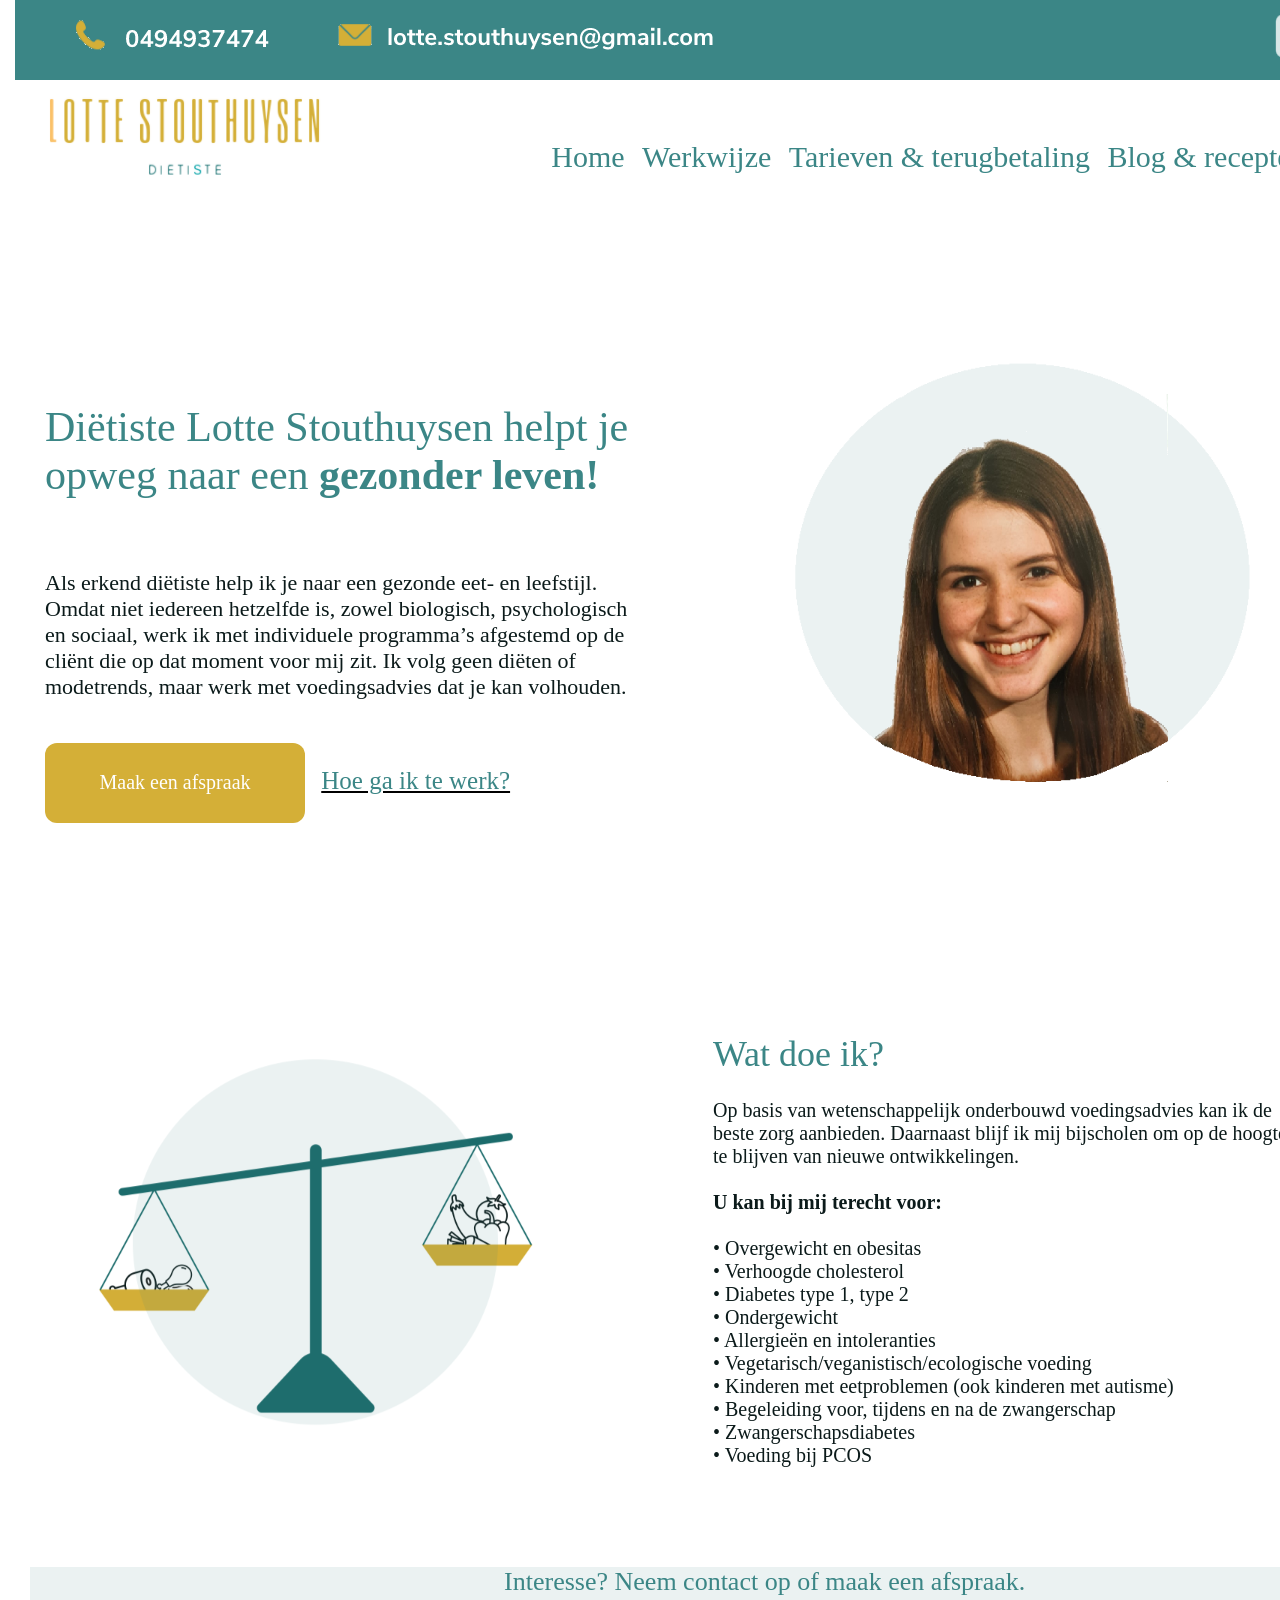
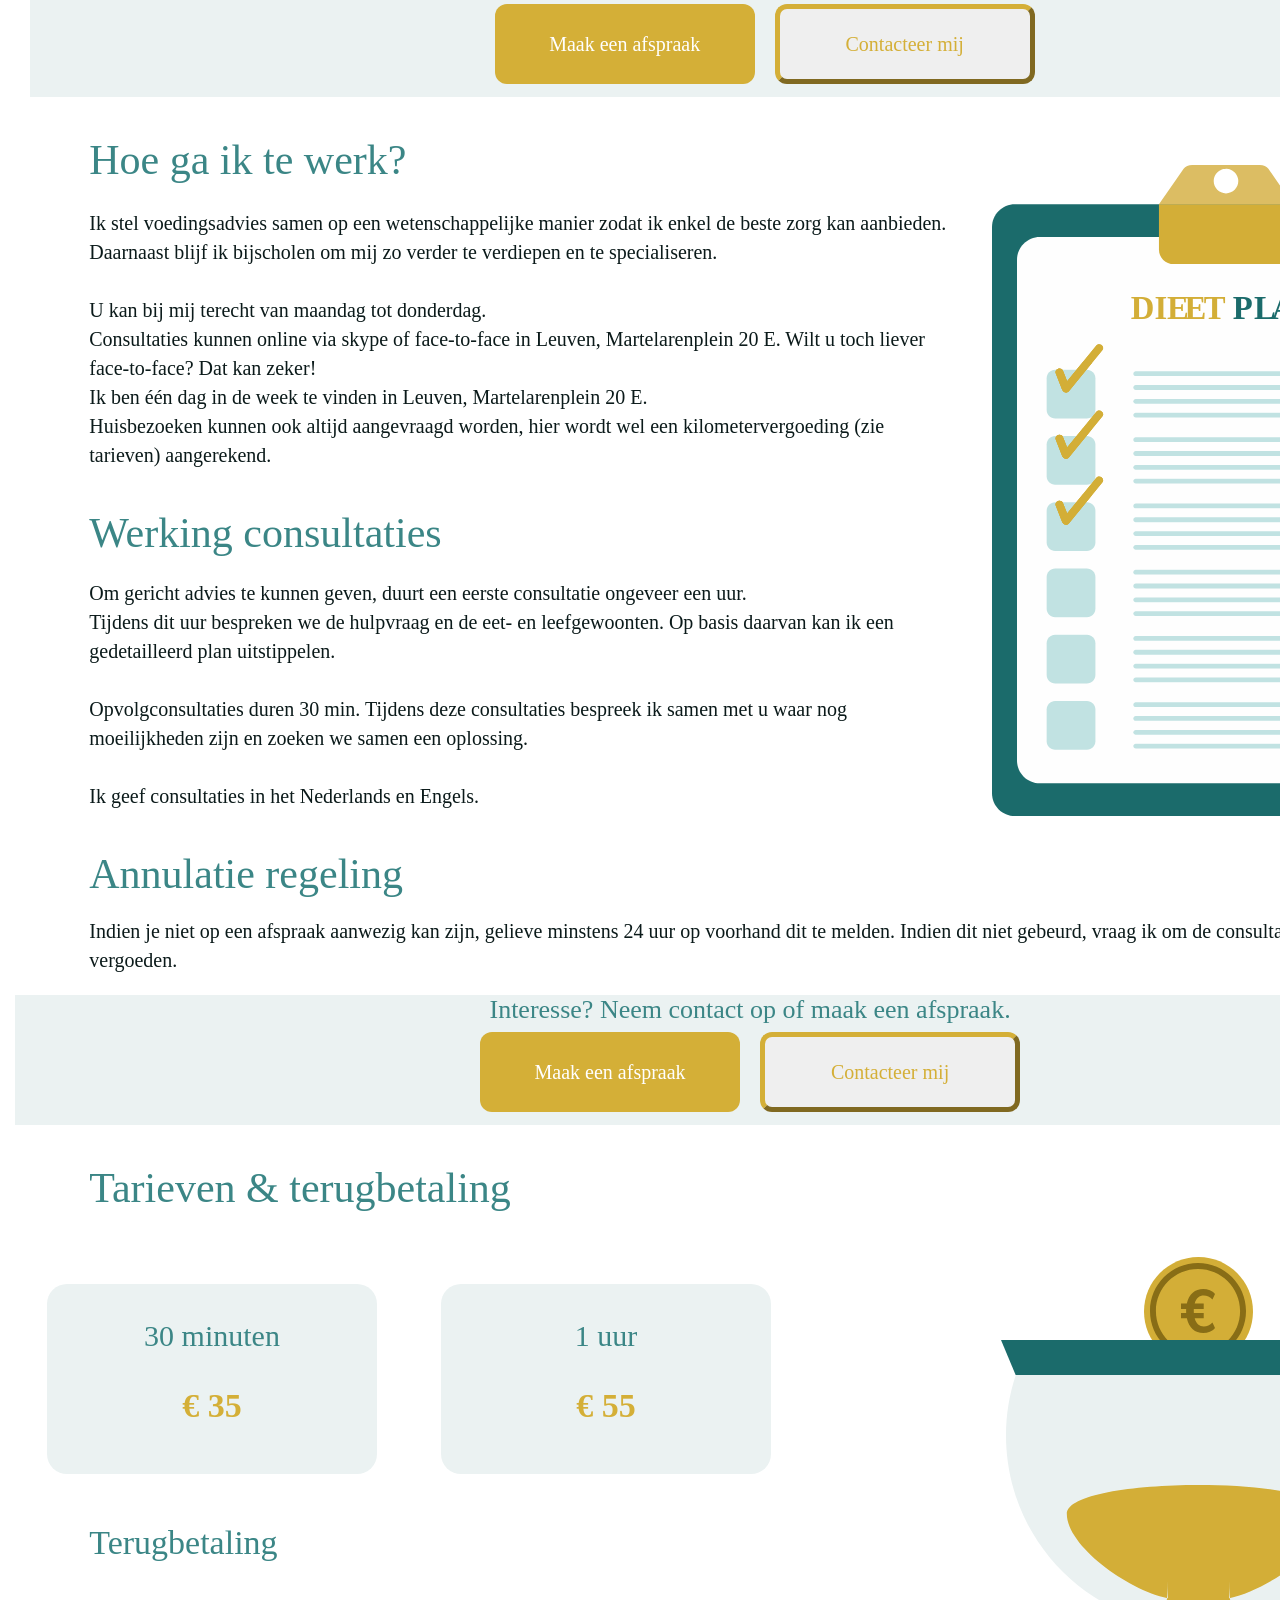
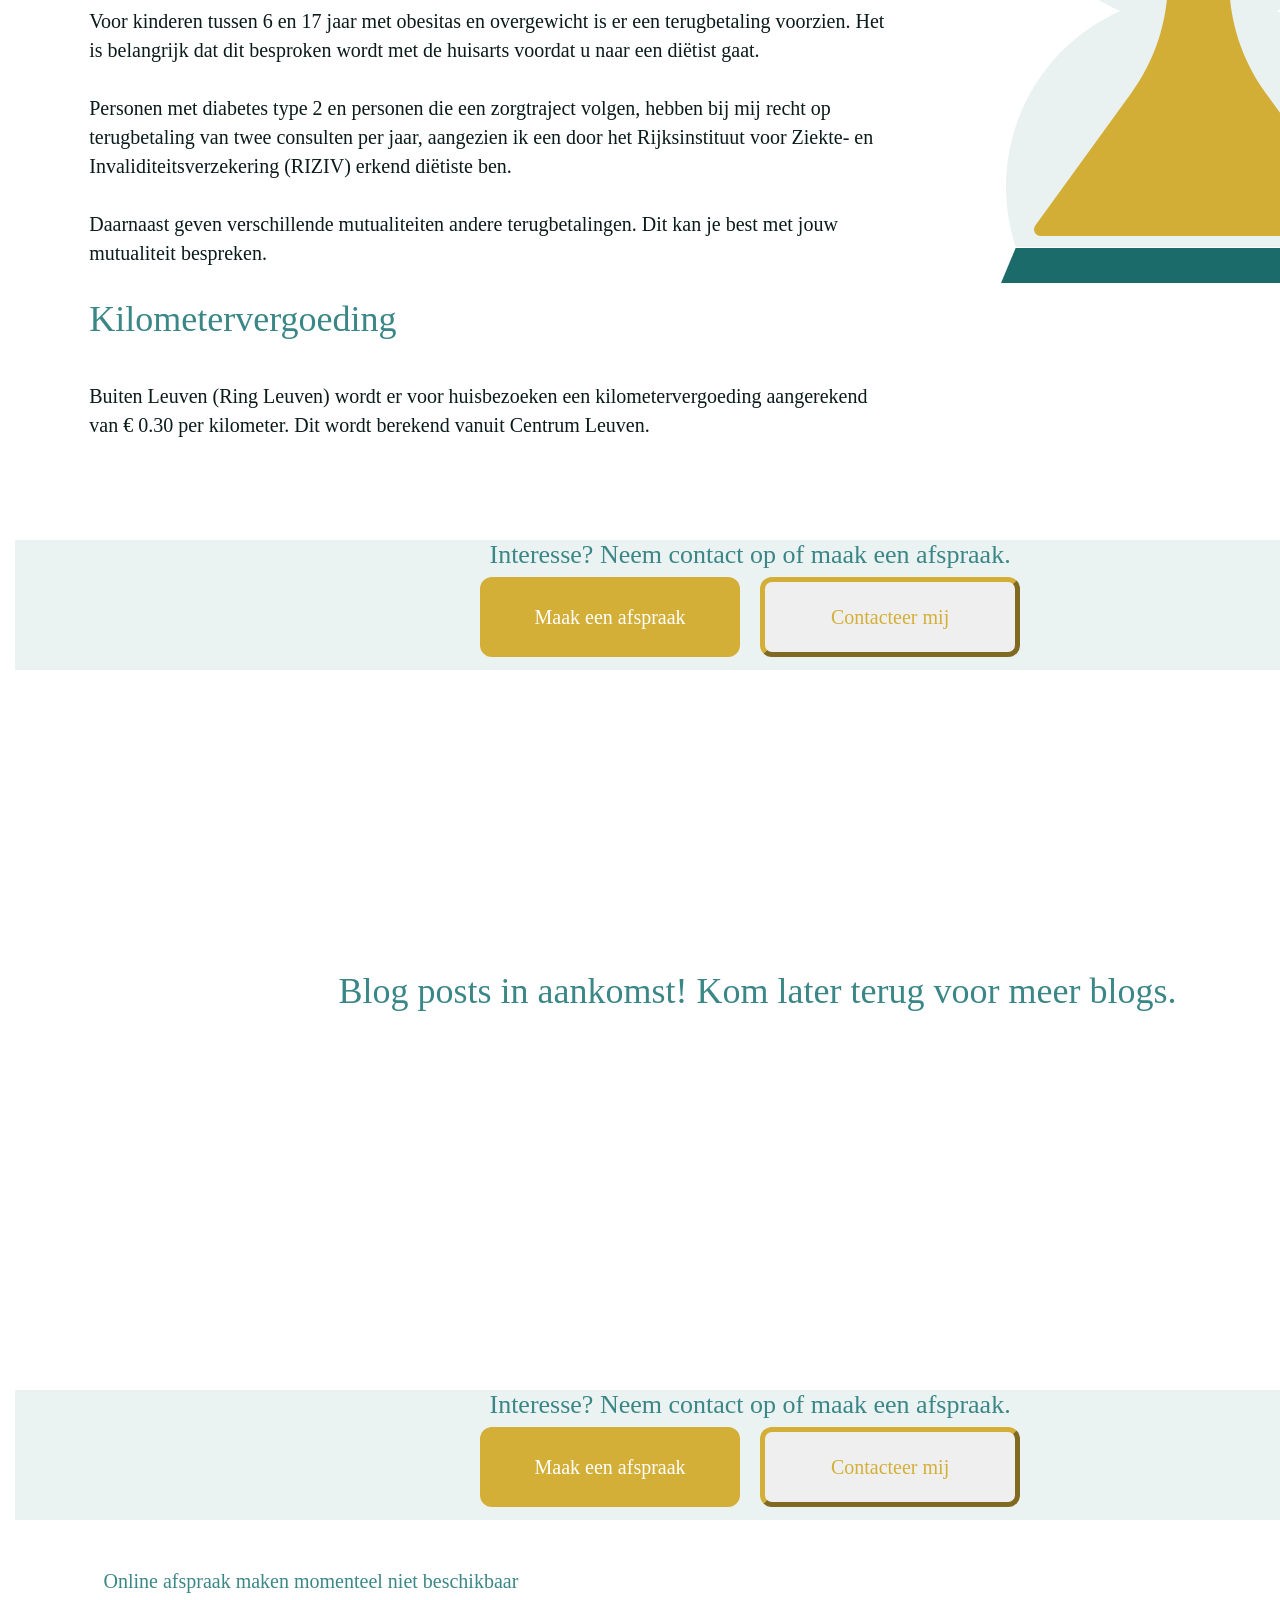
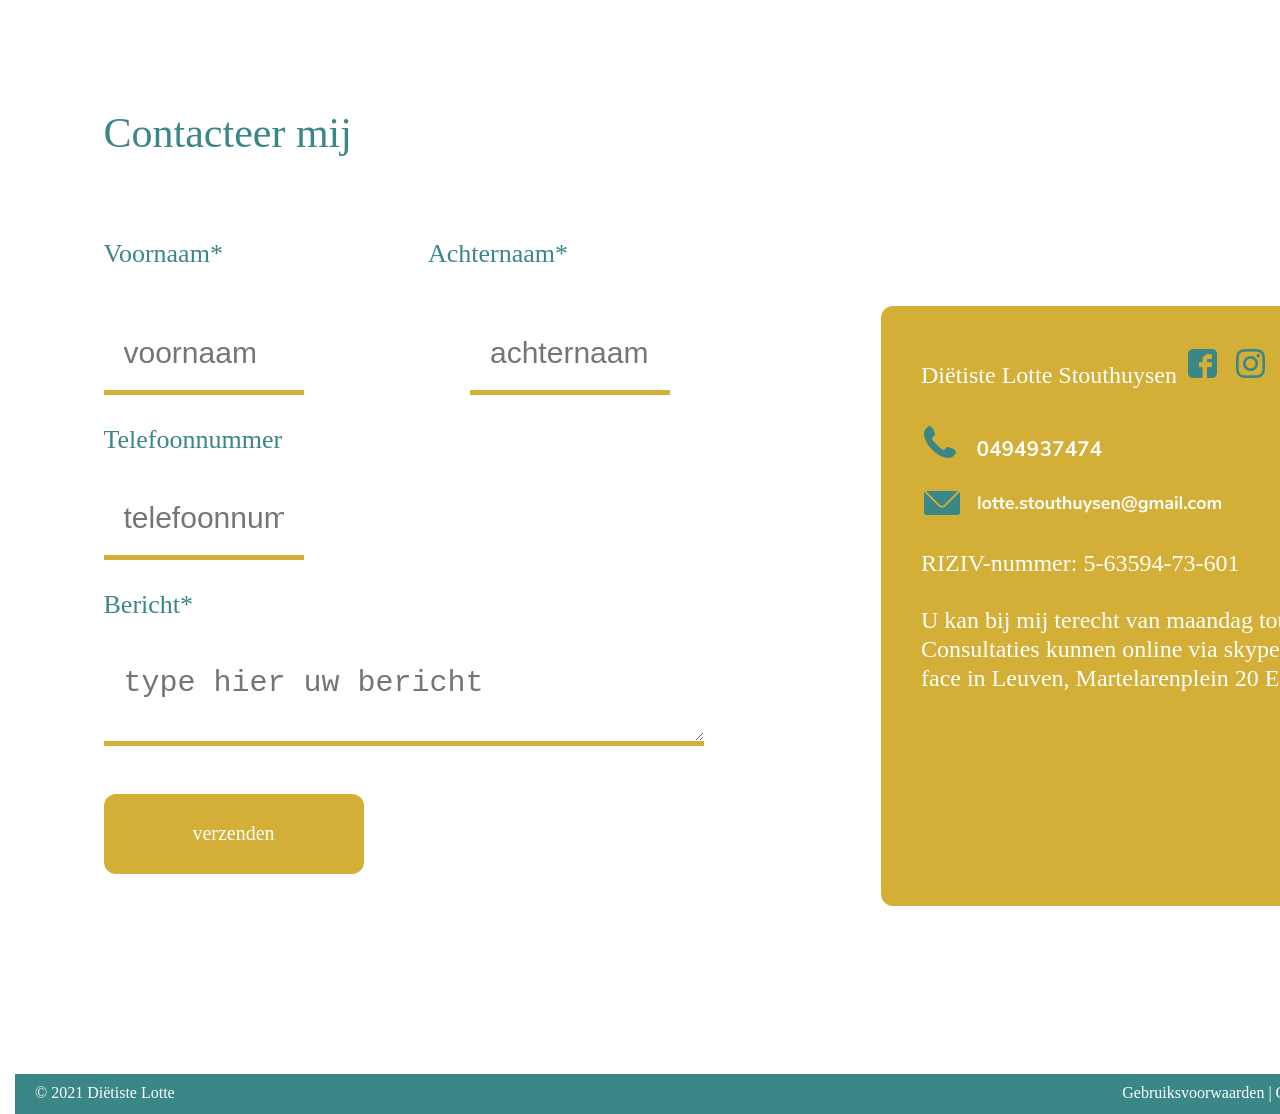
==== commit 8d87e3a9: "javascript splits" ====
--- a/index.html
+++ b/index.html
@@ -2,94 +2,7 @@
 	<head>
 		<link rel='stylesheet' media="(min-width: 1500px)" type='text/css' href='widescreen.css'>
 		<link rel='stylesheet' media="(max-width: 1500px) and (min-width: 500px)" type='text/css' href='smallscreen.css'>
-		<style>
-		.bodyhome{
-	display: block;
-}
-.bodyWerkwijzen{
-	display: none;
-}
-.bodyTarieven{
-	display: none;
-}
-.bodyBlog{
-	display: none;
-}
-.bodyContact{
-	display: none;
-}
-		</style>
-		<script>
-
-function enableHome() {
-document.getElementById("homeBody").style.display = "block";
-document.getElementById("homeBody").disabled = "false";
-document.getElementById("werkwijzenBody").style.display = "none";
-document.getElementById("werkwijzenBody").disabled = "true";
-document.getElementById("tarievenBody").style.display = "none";
-document.getElementById("tarievenBody").disabled = "true";
-document.getElementById("blogBody").style.display = "none";
-document.getElementById("blogBody").disabled = "true";
-document.getElementById("contactBody").style.display = "none";
-document.getElementById("contactBody").disabled = "true";
-window.scrollTo(0, 0)
-}
-function enableWerkwijzen() {
-document.getElementById("homeBody").style.display = "none";
-document.getElementById("homeBody").disabled = "true";
-document.getElementById("werkwijzenBody").style.display = "block";
-document.getElementById("werkwijzenBody").disabled = "false";
-document.getElementById("tarievenBody").style.display = "none";
-document.getElementById("tarievenBody").disabled = "true";
-document.getElementById("blogBody").style.display = "none";
-document.getElementById("blogBody").disabled = "true";
-document.getElementById("contactBody").style.display = "none";
-document.getElementById("contactBody").disabled = "true";
-window.scrollTo(0, 0)
-}
-function enableTarieven() {
-document.getElementById("homeBody").style.display = "none";
-document.getElementById("homeBody").disabled = "true";
-document.getElementById("werkwijzenBody").style.display = "none";
-document.getElementById("werkwijzenBody").disabled = "true";
-document.getElementById("tarievenBody").style.display = "block";
-document.getElementById("tarievenBody").disabled = "none";
-document.getElementById("blogBody").style.display = "none";
-document.getElementById("blogBody").disabled = "true";
-document.getElementById("contactBody").style.display = "none";
-document.getElementById("contactBody").disabled = "true";
-window.scrollTo(0, 0)
-}
-function enableBlog() {
-document.getElementById("homeBody").style.display = "none";
-document.getElementById("homeBody").disabled = "true";
-document.getElementById("werkwijzenBody").style.display = "none";
-document.getElementById("werkwijzenBody").disabled = "true";
-document.getElementById("tarievenBody").style.display = "none";
-document.getElementById("tarievenBody").disabled = "true";
-document.getElementById("blogBody").style.display = "block";
-document.getElementById("blogBody").disabled = "false";
-document.getElementById("contactBody").style.display = "none";
-document.getElementById("contactBody").disabled = "true";
-window.scrollTo(0, 0)
-}
-function enableContact() {
-document.getElementById("homeBody").style.display = "none";
-document.getElementById("homeBody").disabled = "true";
-document.getElementById("werkwijzenBody").style.display = "none";
-document.getElementById("werkwijzenBody").disabled = "true";
-document.getElementById("tarievenBody").style.display = "none";
-document.getElementById("tarievenBody").disabled = "true";
-document.getElementById("blogBody").style.display = "none";
-document.getElementById("blogBody").disabled = "true";
-document.getElementById("contactBody").style.display = "block";
-document.getElementById("contactBody").disabled = "false";
-window.scrollTo(0, 0)
-}
-function sendEmail(){
-window.open('mailto:lotte.stouthuysen@gmail.com?subject=afspraak bij dietiste Lotte&body=voornaam: ' + document.getElementById("voornaam").value + '%0D%0A' +'naam: ' +document.getElementById("achternaam").value + '%0D%0A' + 'telefoonnummer(niet verplicht): '+ document.getElementById("telefoon").value + '%0D%0A' + 'Bericht: '+ document.getElementById("bericht").value);
-}
-</script>
+		<script type="text/javascript" src="LoadPageScript.js"></script>
 	</head>
 	<header>
 		<div class="headerBalk">
@@ -118,14 +31,13 @@
 	Here are the <a href="https://www.enablejavascript.io/">
 	instructions how to enable JavaScript in your web browser</a>.
 	</noscript>
-		<!-- op te vullen door op de knoppen in navigatie de drukken, standaard home -->
 	<div id="homeBody" class="bodyHome">
 	<div class="bodyblock1">
 	<span class="bodyText1">
 	<h1 style="	
 			color: #3B8686;
 			font-family: Nunito Sans;
-			font-size: 52px;
+			font-size: 42px;
 		  "} >
 		  Di&#235tiste Lotte Stouthuysen helpt je 
 	opweg naar een <b> gezonder leven! </b>
@@ -134,16 +46,16 @@
 	<h1 style="	
 			color: #0B1A1A;
 			font-family: Montserrat Regular;
-			font-size: 28px;
+			font-size: 22px;
 		  "} >
 		  		Als erkend diëtiste help ik je naar een gezonde eet- en leefstijl. Omdat niet iedereen hetzelfde is, zowel biologisch, psychologisch en sociaal, werk ik met individuele programma’s afgestemd op de cliënt die op dat moment voor mij zit. Ik volg geen diëten of modetrends, maar werk met voedingsadvies dat je kan volhouden.
 
 	</h1>
 	<br>
-	<button style="color: white; Height: 80px; width: 260px; background-color: #D4AF37; font-size: 24px; font-family: Nunito Sans Bold;border: none; border-radius: 12px;" onclick="enableContact()"> Maak een afspraak </button> <u> <a onclick="enableWerkwijzen()"> Hoe ga ik te werk? </a> </u>
+	<button style="color: white; Height: 80px; width: 260px; background-color: #D4AF37; font-size: 20px; font-family: Nunito Sans Bold;border: none; border-radius: 12px;" onclick="enableContact()"> Maak een afspraak </button> <u> <a onclick="enableWerkwijzen()"> Hoe ga ik te werk? </a> </u>
 	</span>
 	<span>
-		<img src="bodyImage1.PNG" alt="bodyImg1" width="600" height="600" style="margin-left:150px; margin-top: 50px;">
+		<img src="bodyImage1.PNG" alt="bodyImg1" width="480" height="480" style="margin-left:150px; margin-top: 50px;">
 	</span>
 	<br>
 	</div>
@@ -155,14 +67,14 @@
 	<h1 style="	
 			color: #3B8686;
 			font-family: Nunito Sans SemiBold;
-			font-size: 44px;
+			font-size: 36px;
 		  "} >
 	Wat doe ik?
 	</h1>
 	<h1 style="	
 			color: #0B1A1A;
 			font-family: Montserrat Regular;
-			font-size: 24px;
+			font-size: 20px;
 		  "} >
 Op basis van wetenschappelijk onderbouwd voedingsadvies kan ik de beste zorg aanbieden. 
 Daarnaast blijf ik mij bijscholen om op de hoogte te blijven van nieuwe ontwikkelingen.
@@ -195,11 +107,11 @@
 	</div>
 	<br>
 	</h1>
-<div style="position: relatief; margin-left:1%;	width: 100%;margin-right: 1%; height: 250px;background-color: #EBF2F2;">
-		 <h1  style="margin-top: 20px; text-align: center;height: 60px;color: #3B8686;font-size: 44px;font-family: Nunito Sans;">Interesse? Neem contact op of maak een afspraak.</h1>
-		 <div style="display: flex; justify-content: center; align-items: center;">
-		 	<button style="color: white; Height: 80px; width: 260px; background-color: #D4AF37; font-size: 24px; font-family: Nunito Sans Bold;border: none; border-radius: 12px;margin: 10px;" onclick="enableContact()"> Maak een afspraak </button> 
-		 	<button style="outline: none ; color: #D4AF37; Height: 80px; width: 260px; border-color: #D4AF37;border-width: 5px; font-size: 24px; font-family: Nunito Sans Bold; border-radius: 12px;margin: 10px;" onclick="enableContact()" > Contacteer mij </button> 
+<div style="position: relatief; margin-left:1%;	width: 100%;margin-right: 1%; height: 130px;background-color: #EBF2F2;">
+		 <h1  style="margin-top: 20px; text-align: center;height: 10px;color: #3B8686;font-size: 26px;font-family: Nunito Sans;">Interesse? Neem contact op of maak een afspraak.</h1>
+		 <div style="display: flex; justify-content: center; align-items: center;">
+		 	<button style="color: white; Height: 80px; width: 260px; background-color: #D4AF37; font-size: 20px; font-family: Nunito Sans Bold;border: none; border-radius: 12px;margin: 10px;" onclick="enableContact()"> Maak een afspraak </button> 
+		 	<button style="outline: none ; color: #D4AF37; Height: 80px; width: 260px; border-color: #D4AF37;border-width: 5px; font-size: 20px; font-family: Nunito Sans Bold; border-radius: 12px;margin: 10px;" onclick="enableContact()" > Contacteer mij </button> 
 		 </div>
 		</div>
 </div>
@@ -207,96 +119,96 @@
     <div id="werkwijzenBody" class="bodyWerkwijzen" disabled="true">
 		<span >
 			<img src="werkwijzen.svg" style="float:right;margin: 40px;">
-		<h1 style="margin-left:5%; height: 56px;color: #3B8686;	font-family: Nunito Sans;font-size: 52px;letter-spacing: 0;line-height: 71px;">
+		<h1 style="margin-left:5%; height: 56px;color: #3B8686;	font-family: Nunito Sans;font-size: 42px;letter-spacing: 0;line-height: 71px;">
 			Hoe ga ik te werk?</h1>
-		<p style="margin-left:5%; width: 80%;margin-right: 1%;color:#0B1A1A;font-family: Nunito Sans;font-size: 24px;letter-spacing: 0;line-height: 29px;">
+		<p style="margin-left:5%; width: 80%;margin-right: 1%;color:#0B1A1A;font-family: Nunito Sans;font-size: 20px;letter-spacing: 0;line-height: 29px;">
 		Ik stel voedingsadvies samen op een wetenschappelijke manier zodat ik enkel de beste zorg kan aanbieden. <br>Daarnaast blijf ik bijscholen om mij zo verder te verdiepen en te specialiseren.<br><br>
 		U kan bij mij terecht van maandag tot donderdag. <br>Consultaties kunnen online via skype of face-to-face in Leuven, Martelarenplein 20 E.
 		Wilt u toch liever face-to-face? Dat kan zeker! <br>Ik ben &eacute&eacuten dag in de week te vinden in Leuven, Martelarenplein 20 E. <br>
 		Huisbezoeken kunnen ook altijd aangevraagd worden, hier wordt wel een kilometervergoeding (zie tarieven) aangerekend.																																   																												   
-		<h1 style="margin-left:5%; height: 52px;color: #3B8686;font-family: Nunito Sans;font-size: 52px;letter-spacing: 0;line-height: 71px;">Werking consultaties</h1>
-		<p style="margin-left:5%; width: 90%;color:#0B1A1A;font-family: Nunito Sans;font-size: 24px;letter-spacing: 0;line-height: 29px;">
+		<h1 style="margin-left:5%; height: 52px;color: #3B8686;font-family: Nunito Sans;font-size: 42px;letter-spacing: 0;line-height: 71px;">Werking consultaties</h1>
+		<p style="margin-left:5%; width: 90%;color:#0B1A1A;font-family: Nunito Sans;font-size: 20px;letter-spacing: 0;line-height: 29px;">
 		Om gericht advies te kunnen geven, duurt een eerste consultatie ongeveer een uur.<br> Tijdens dit uur bespreken we de hulpvraag en de eet- en leefgewoonten.
 		Op basis daarvan kan ik een gedetailleerd plan uitstippelen. <br><br> Opvolgconsultaties duren 30 min. 
 		Tijdens deze consultaties bespreek ik samen met u waar nog moeilijkheden zijn en zoeken we samen een oplossing.
 		<br> <br>
 		Ik geef consultaties in het Nederlands en Engels.
-		<h1 style="margin-left:5%; height: 50px;color: #3B8686;font-family: Nunito Sans;font-size: 52px;letter-spacing: 0;line-height: 71px;">Annulatie regeling</h1>
-		<p style="margin-left:5%; width: 90%;color:#0B1A1A;font-family: Nunito Sans;font-size: 24px;letter-spacing: 0;line-height: 29px;">
+		<h1 style="margin-left:5%; height: 50px;color: #3B8686;font-family: Nunito Sans;font-size: 42px;letter-spacing: 0;line-height: 71px;">Annulatie regeling</h1>
+		<p style="margin-left:5%; width: 90%;color:#0B1A1A;font-family: Nunito Sans;font-size: 20px;letter-spacing: 0;line-height: 29px;">
 			Indien je niet op een afspraak aanwezig kan zijn, gelieve minstens 24 uur op voorhand dit te melden. Indien dit niet gebeurd, vraag ik om de consultatie toch te vergoeden.
 		 </p>
 		</span>
 		<div style="position: relatief;	width: 99%;margin-right: 1%; height: 130px;background-color: #EBF2F2;">
-		 <h1  style="margin-top: 20px; text-align: center;height: 10px;color: #3B8686;font-size: 30px;font-family: Nunito Sans;">Interesse? Neem contact op of maak een afspraak.</h1>
-		 <div style="display: flex; justify-content: center; align-items: center;">
-		 	<button style="color: white; Height: 80px; width: 260px; background-color: #D4AF37; font-size: 24px; font-family: Nunito Sans Bold;border: none; border-radius: 12px;margin: 10px;" onclick="enableContact()"> Maak een afspraak </button> 
-		 	<button style="outline: none ; color: #D4AF37; Height: 80px; width: 260px; border-color: #D4AF37;border-width: 5px; font-size: 24px; font-family: Nunito Sans Bold; border-radius: 12px;margin: 10px;" onclick="enableContact()" > Contacteer mij </button> 
+		 <h1  style="margin-top: 20px; text-align: center;height: 10px;color: #3B8686;font-size: 26px;font-family: Nunito Sans;">Interesse? Neem contact op of maak een afspraak.</h1>
+		 <div style="display: flex; justify-content: center; align-items: center;">
+		 	<button style="color: white; Height: 80px; width: 260px; background-color: #D4AF37; font-size: 20px; font-family: Nunito Sans Bold;border: none; border-radius: 12px;margin: 10px;" onclick="enableContact()"> Maak een afspraak </button> 
+		 	<button style="outline: none ; color: #D4AF37; Height: 80px; width: 260px; border-color: #D4AF37;border-width: 5px; font-size: 20px; font-family: Nunito Sans Bold; border-radius: 12px;margin: 10px;" onclick="enableContact()" > Contacteer mij </button> 
 		 </div>
 		</div>
 	</div>
 
 	<div id="tarievenBody" class="bodyTarieven" disabled="true">
 			<img src="tarieven.svg" style="float: right; padding: 6.5pc;">
-			<h1 style="margin-left:5%;height: 71px;color: #3B8686;	font-family: Nunito Sans;font-size: 52px;letter-spacing: 0;line-height: 71px;">
+			<h1 style="margin-left:5%;height: 71px;color: #3B8686;	font-family: Nunito Sans;font-size: 42px;letter-spacing: 0;line-height: 71px;">
 			Tarieven & terugbetaling</h1>
 				<span style="margin-left: 10pc;%;float: left; padding: 5px;width: 20pc;height: 180px;border-radius: 20px;background-color: #EBF2F2;margin: 2pc;">
-					<p style="color: #3B8686;font-family: Nunito Sans;font-size: 36px;letter-spacing: 0;text-align: center;">30 minuten</p>
-					<p style="color: #D4AF37;font-family: Nunito Sans;font-size: 44px;font-weight: bold;letter-spacing: 0;text-align: center;">€ 35</p>	
+					<p style="color: #3B8686;font-family: Nunito Sans;font-size: 30px;letter-spacing: 0;text-align: center;">30 minuten</p>
+					<p style="color: #D4AF37;font-family: Nunito Sans;font-size: 34px;font-weight: bold;letter-spacing: 0;text-align: center;">€ 35</p>	
 				</span>
 				<span style="float: left; padding: 5px;width: 20pc;height: 180px;border-radius: 20px;background-color: #EBF2F2;margin: 2pc;">
-					<p style="color: #3B8686;font-family: Nunito Sans;font-size: 36px;letter-spacing: 0;text-align: center;">1 uur</p>
-					<p style="color: #D4AF37;font-family: Nunito Sans;font-size: 44px;font-weight: bold;letter-spacing: 0;text-align: center;">€ 55</p>	
+					<p style="color: #3B8686;font-family: Nunito Sans;font-size: 30px;letter-spacing: 0;text-align: center;">1 uur</p>
+					<p style="color: #D4AF37;font-family: Nunito Sans;font-size: 34px;font-weight: bold;letter-spacing: 0;text-align: center;">€ 55</p>	
 				</span>
 
 			<div style="margin-bottom: 100px;">
-				 <h1  style="margin-left:5%; text-align: left;height: 60px;color: #3B8686;font-size: 44px;font-family: Nunito Sans; margin-top:300px;%"> Terugbetaling </h1>
-			<p style="margin-left:5%;width: 80pc; color: #0B1A1A;font-family: Montserrat;font-size: 26px;letter-spacing: 0;line-height: 29px;"> 
+				 <h1  style="margin-left:5%; text-align: left;height: 60px;color: #3B8686;font-size: 34px;font-family: Nunito Sans; margin-top:300px;%"> Terugbetaling </h1>
+			<p style="margin-left:5%;width: 80pc; color: #0B1A1A;font-family: Montserrat;font-size: 20px;letter-spacing: 0;line-height: 29px;"> 
 				Voor kinderen tussen 6 en 17 jaar met obesitas en overgewicht is er een terugbetaling voorzien. Het is belangrijk dat dit besproken wordt met de huisarts voordat u naar een diëtist gaat.
 				<br><br>
 				Personen met diabetes type 2 en personen die een zorgtraject volgen, hebben bij mij recht op terugbetaling van twee consulten per jaar, aangezien ik een door het Rijksinstituut voor Ziekte- en Invaliditeitsverzekering (RIZIV) erkend di&#235tiste ben.
 				<br><br>
 				Daarnaast geven verschillende mutualiteiten andere terugbetalingen. Dit kan je best met jouw mutualiteit bespreken.
 			</p>
-			<h1  style="margin-left:5%; text-align: left;height: 60px;color: #3B8686;font-size: 44px;font-family: Nunito Sans; margin-top:30px;"> Kilometervergoeding </h1>
-			<p style="margin-left:5%; margin-bottom:5%;width: 80pc; color: #0B1A1A;font-family: Montserrat;font-size: 26px;letter-spacing: 0;line-height: 29px;"> 
+			<h1  style="margin-left:5%; text-align: left;height: 60px;color: #3B8686;font-size: 36px;font-family: Nunito Sans; margin-top:30px;"> Kilometervergoeding </h1>
+			<p style="margin-left:5%; margin-bottom:5%;width: 80pc; color: #0B1A1A;font-family: Montserrat;font-size: 20px;letter-spacing: 0;line-height: 29px;"> 
 				Buiten Leuven (Ring Leuven) wordt er voor huisbezoeken een kilometervergoeding aangerekend van € 0.30 per kilometer. Dit wordt berekend vanuit Centrum Leuven.
 			</p>																																					  
 			</div>
-		<div style="position: relatief;	width: 98%;margin-right: 1%; height: 250px;background-color: #EBF2F2;">
-			<h1  style="margin-top: 20px; text-align: center;height: 60px;color: #3B8686;font-size: 44px;font-family: Nunito Sans;">Interesse? Neem contact op of maak een afspraak.</h1>
-			<div style="display: flex; justify-content: center; align-items: center;">
-				<button style="color: white; Height: 80px; width: 260px; background-color: #D4AF37; font-size: 24px; font-family: Nunito Sans Bold;border: none; border-radius: 12px;margin: 10px;" onclick="enableContact()"> Maak een afspraak </button> 
-				<button style="outline: none ; color: #D4AF37; Height: 80px; width: 260px; border-color: #D4AF37;border-width: 5px; font-size: 24px; font-family: Nunito Sans Bold; border-radius: 12px;margin: 10px;" onclick="enableContact()" > Contacteer mij </button> 
-			</div>
+		<div style="position: relatief;	width: 99%;margin-right: 1%; height: 130px;background-color: #EBF2F2;">
+		 <h1  style="margin-top: 20px; text-align: center;height: 10px;color: #3B8686;font-size: 26px;font-family: Nunito Sans;">Interesse? Neem contact op of maak een afspraak.</h1>
+		 <div style="display: flex; justify-content: center; align-items: center;">
+		 	<button style="color: white; Height: 80px; width: 260px; background-color: #D4AF37; font-size: 20px; font-family: Nunito Sans Bold;border: none; border-radius: 12px;margin: 10px;" onclick="enableContact()"> Maak een afspraak </button> 
+		 	<button style="outline: none ; color: #D4AF37; Height: 80px; width: 260px; border-color: #D4AF37;border-width: 5px; font-size: 20px; font-family: Nunito Sans Bold; border-radius: 12px;margin: 10px;" onclick="enableContact()" > Contacteer mij </button> 
+		 </div>
 		</div>
 	</div>
 	<div id="blogBody" class="bodyBlog" disabled="true">
 	<div style="height: 400px; text-align: center;">
-	<h1  style="margin-top: 300px; text-align: center;height: 60px;color: #3B8686;font-size: 44px;font-family: Nunito Sans;">Blog posts in aankomst! Kom later terug voor meer blogs.</h1>
+	<h1  style="margin-top: 300px; text-align: center;height: 60px;color: #3B8686;font-size: 36px;font-family: Nunito Sans;">Blog posts in aankomst! Kom later terug voor meer blogs.</h1>
 	</div>
 	<!---
 	<embed width="95%" height="1500px" src="https://timoversonnen.blogspot.com/2021/11/blog-post.html" target="_blank> -->
-	<div style="position: relatief;	width: 99%;margin-right: 1%; height: 250px;background-color: #EBF2F2;">
-		 <h1  style="margin-top: 20px; text-align: center;height: 60px;color: #3B8686;font-size: 44px;font-family: Nunito Sans;">Interesse? Neem contact op of maak een afspraak.</h1>
-		 <div style="display: flex; justify-content: center; align-items: center;">
-		 	<button style="color: white; Height: 80px; width: 260px; background-color: #D4AF37; font-size: 24px; font-family: Nunito Sans Bold;border: none; border-radius: 12px;margin: 10px;"onclick="enableContact()"> Maak een afspraak </button> 
-		 	<button style="outline: none ; color: #D4AF37; Height: 80px; width: 260px; border-color: #D4AF37;border-width: 5px; font-size: 24px; font-family: Nunito Sans Bold; border-radius: 12px;margin: 10px;" onclick="enableContact()" > Contacteer mij </button> 
+	<div style="position: relatief;	width: 99%;margin-right: 1%; height: 130px;background-color: #EBF2F2;">
+		 <h1  style="margin-top: 20px; text-align: center;height: 10px;color: #3B8686;font-size: 26px;font-family: Nunito Sans;">Interesse? Neem contact op of maak een afspraak.</h1>
+		 <div style="display: flex; justify-content: center; align-items: center;">
+		 	<button style="color: white; Height: 80px; width: 260px; background-color: #D4AF37; font-size: 20px; font-family: Nunito Sans Bold;border: none; border-radius: 12px;margin: 10px;" onclick="enableContact()"> Maak een afspraak </button> 
+		 	<button style="outline: none ; color: #D4AF37; Height: 80px; width: 260px; border-color: #D4AF37;border-width: 5px; font-size: 20px; font-family: Nunito Sans Bold; border-radius: 12px;margin: 10px;" onclick="enableContact()" > Contacteer mij </button> 
 		 </div>
 		</div>
 	</div>
 	<div id="contactBody" class="bodyContact" disabled="true">
-	<h1 style="margin-left:5%; margin-top: 50px; color: #3B8686;	font-family: Nunito Sans;font-size: 24px;letter-spacing: 0;">
+	<h1 style="margin-left:5%; margin-top: 50px; color: #3B8686;	font-family: Nunito Sans;font-size: 20px;letter-spacing: 0;">
 	Online afspraak maken momenteel niet beschikbaar
 	</h1>
 	<div class="contactForm">
 	<h1 style="color: #3B8686;
 			font-family: Nunito Sans;
-			font-size: 52px;">
+			font-size: 42px;">
 		Contacteer mij</h1><br><br>
 		<span">
 		<h1 style="color: #3B8686;
 			font-family: Nunito Sans;
-			font-size: 32px;
+			font-size: 26px;
 			word-spacing: 200px;">
 			 Voornaam*
 			 Achternaam*
@@ -304,7 +216,7 @@
 		</span>
 		<h1 style="color: #3B8686;
 			font-family: Nunito Sans;
-			font-size: 32px;
+			font-size: 26px;
 			word-spacing: 80px;">
 		<br>
 		<input type="text" id="voornaam" name="voornaam" style="margin-right: 80px;" placeholder="voornaam">
@@ -315,7 +227,7 @@
 		Bericht* </p>
 		<textarea id="bericht" name="bericht" placeholder="type hier uw bericht"></textarea> <br><br>
 		</h1>
-		<button id="verstuurButton" style="color: white; Height: 80px; width: 260px; background-color: #D4AF37; font-size: 24px; font-family: Nunito Sans Bold;border: none; border-radius: 12px;" onclick="sendEmail()"> verzenden </button>
+		<button id="verstuurButton" style="color: white; Height: 80px; width: 260px; background-color: #D4AF37; font-size: 20px; font-family: Nunito Sans Bold;border: none; border-radius: 12px;" onclick="sendEmail()"> verzenden </button>
 		<br>
 	</div>
 	<div class="contactInfo">
--- a/widescreen.css
+++ b/widescreen.css
@@ -1,5 +1,22 @@
 body {
 	margin:0;
+	transform: scale(1);
+	transform-origin: 0 0;
+}
+.bodyhome{
+	display: block;
+}
+.bodyWerkwijzen{
+	display: none;
+}
+.bodyTarieven{
+	display: none;
+}
+.bodyBlog{
+	display: none;
+}
+.bodyContact{
+	display: none;
 }
 h1{
 	font-weight:normal;
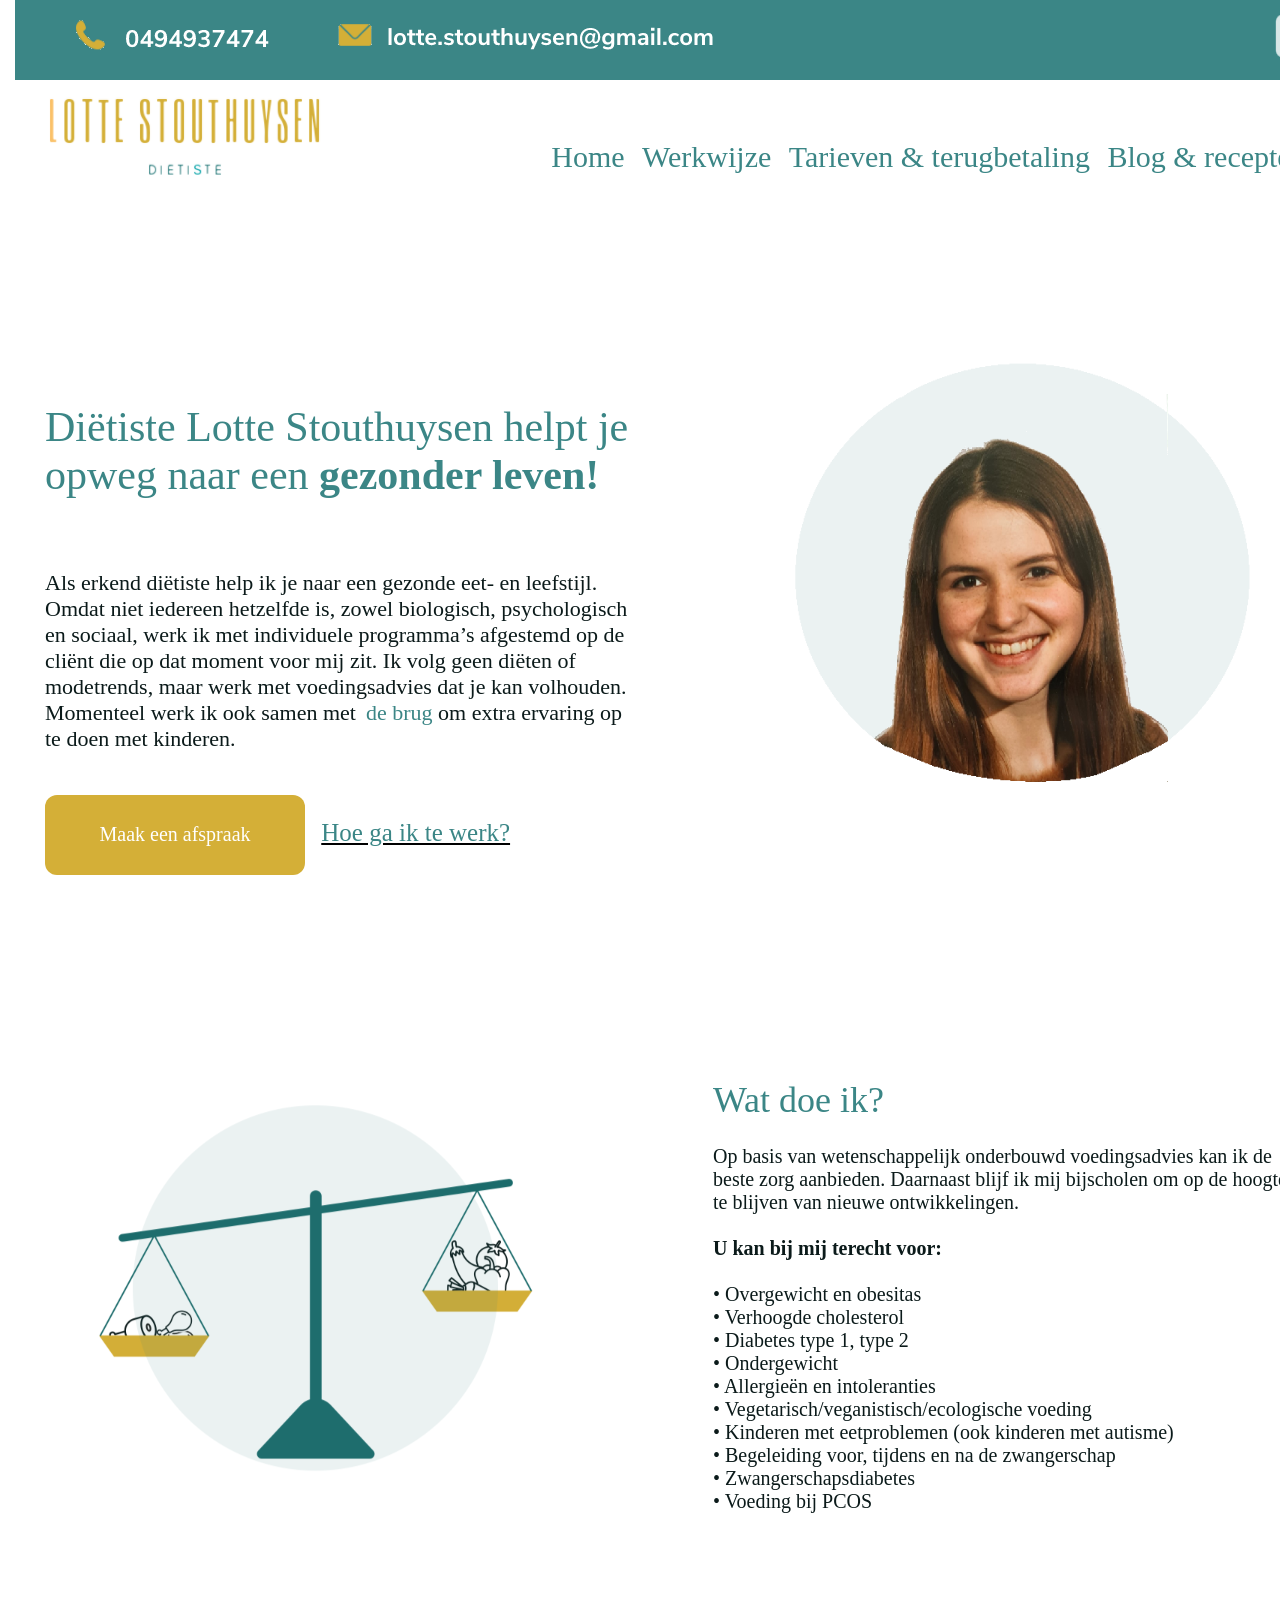
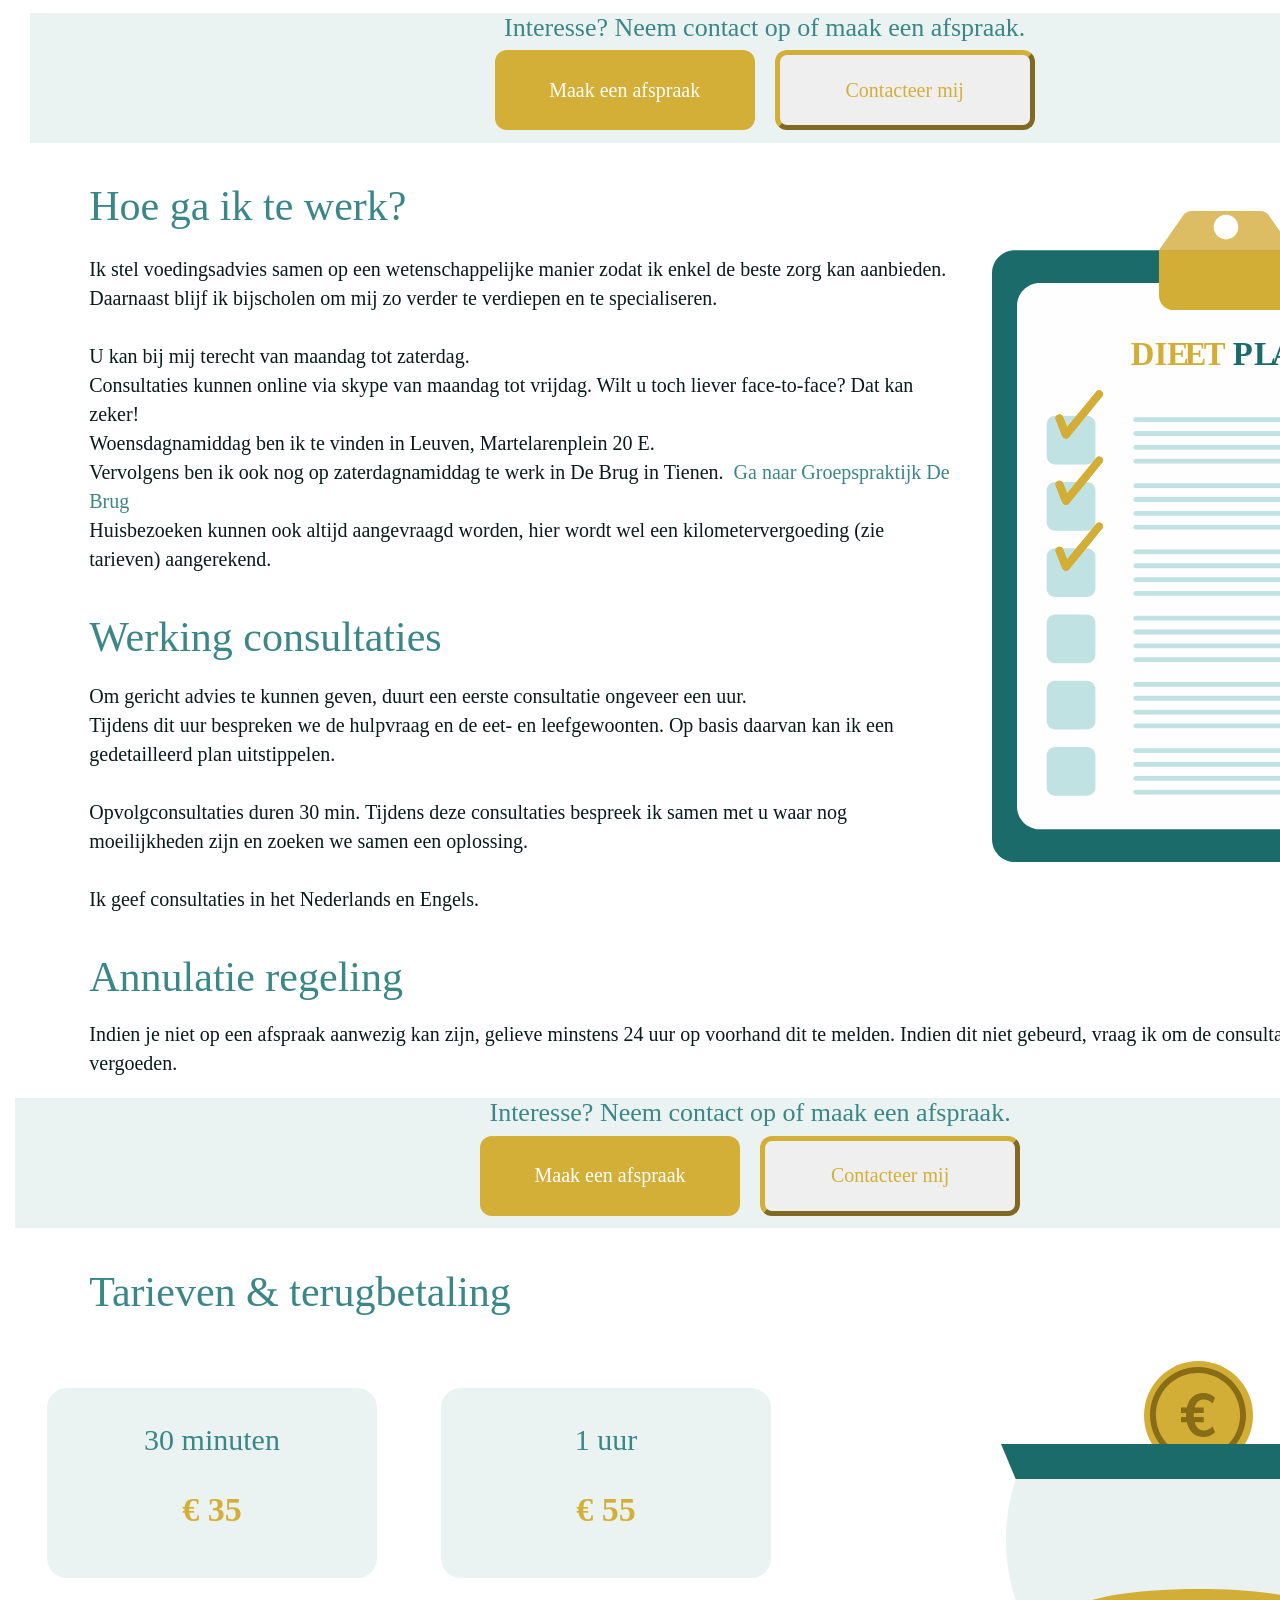
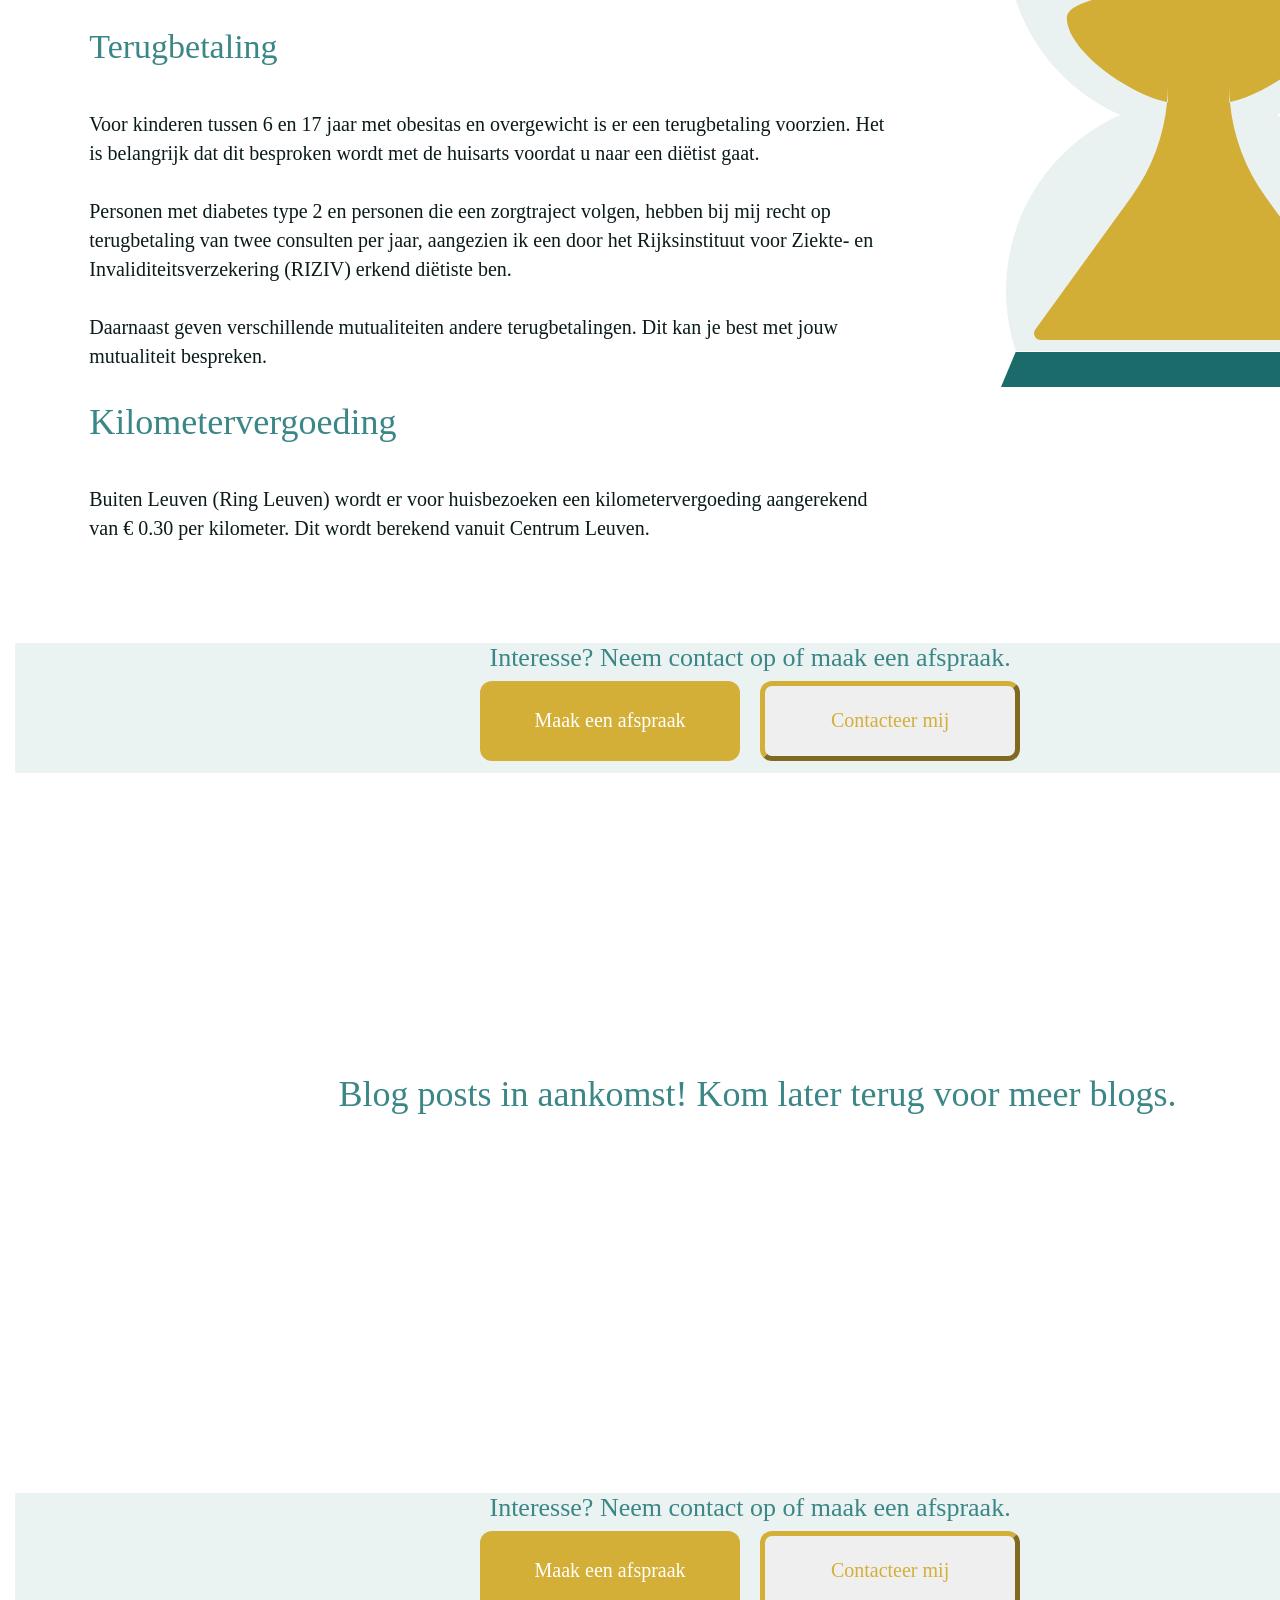
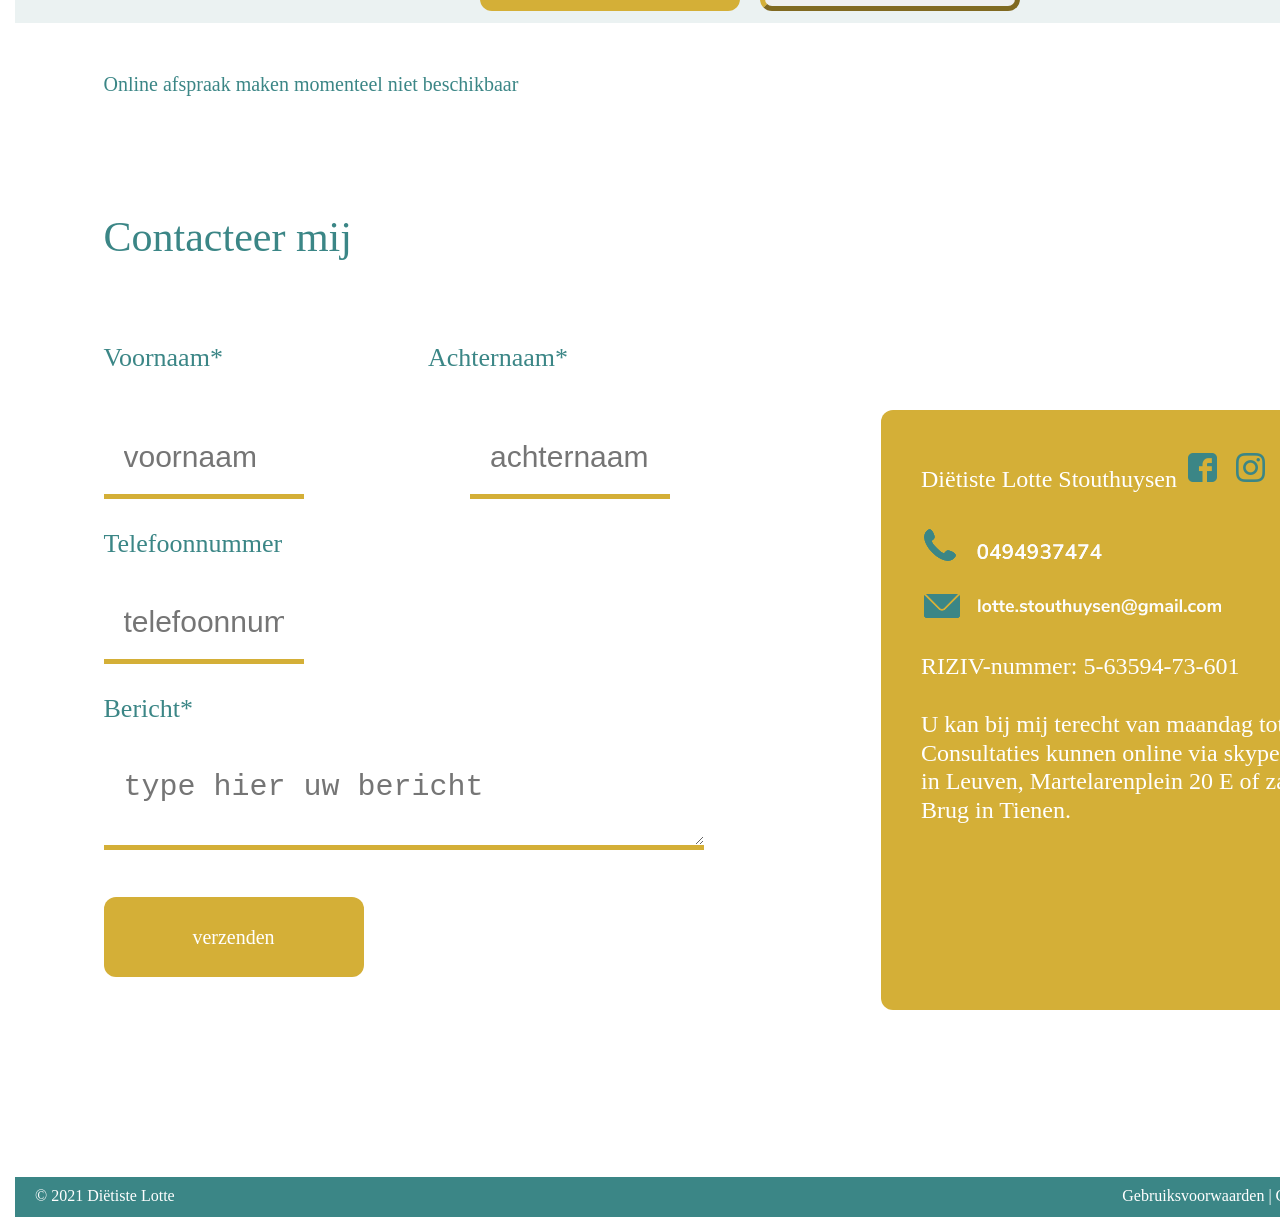
==== commit 8a5a2ed1: "link naar de brug" ====
--- a/index.html
+++ b/index.html
@@ -49,7 +49,8 @@
 			font-size: 22px;
 		  "} >
 		  		Als erkend diëtiste help ik je naar een gezonde eet- en leefstijl. Omdat niet iedereen hetzelfde is, zowel biologisch, psychologisch en sociaal, werk ik met individuele programma’s afgestemd op de cliënt die op dat moment voor mij zit. Ik volg geen diëten of modetrends, maar werk met voedingsadvies dat je kan volhouden.
-
+				<br>
+				Momenteel werk ik ook samen met<a href="https://groepspraktijkdebrug.be/kinderdietiek/">de brug</a> om extra ervaring op te doen met kinderen.
 	</h1>
 	<br>
 	<button style="color: white; Height: 80px; width: 260px; background-color: #D4AF37; font-size: 20px; font-family: Nunito Sans Bold;border: none; border-radius: 12px;" onclick="enableContact()"> Maak een afspraak </button> <u> <a onclick="enableWerkwijzen()"> Hoe ga ik te werk? </a> </u>
@@ -123,8 +124,9 @@
 			Hoe ga ik te werk?</h1>
 		<p style="margin-left:5%; width: 80%;margin-right: 1%;color:#0B1A1A;font-family: Nunito Sans;font-size: 20px;letter-spacing: 0;line-height: 29px;">
 		Ik stel voedingsadvies samen op een wetenschappelijke manier zodat ik enkel de beste zorg kan aanbieden. <br>Daarnaast blijf ik bijscholen om mij zo verder te verdiepen en te specialiseren.<br><br>
-		U kan bij mij terecht van maandag tot donderdag. <br>Consultaties kunnen online via skype of face-to-face in Leuven, Martelarenplein 20 E.
-		Wilt u toch liever face-to-face? Dat kan zeker! <br>Ik ben &eacute&eacuten dag in de week te vinden in Leuven, Martelarenplein 20 E. <br>
+		U kan bij mij terecht van maandag tot zaterdag. <br>Consultaties kunnen online via skype van maandag tot vrijdag. 
+		Wilt u toch liever face-to-face? Dat kan zeker! <br>Woensdagnamiddag ben ik te vinden in Leuven, Martelarenplein 20 E. <br>
+		Vervolgens ben ik ook nog op zaterdagnamiddag te werk in De Brug in Tienen.<a href="https://groepspraktijkdebrug.be">Ga naar Groepspraktijk De Brug</a> <br>
 		Huisbezoeken kunnen ook altijd aangevraagd worden, hier wordt wel een kilometervergoeding (zie tarieven) aangerekend.																																   																												   
 		<h1 style="margin-left:5%; height: 52px;color: #3B8686;font-family: Nunito Sans;font-size: 42px;letter-spacing: 0;line-height: 71px;">Werking consultaties</h1>
 		<p style="margin-left:5%; width: 90%;color:#0B1A1A;font-family: Nunito Sans;font-size: 20px;letter-spacing: 0;line-height: 29px;">
@@ -237,7 +239,7 @@
 		<br><br>
 		<img src="contactInfo.PNG" alt="Telefoonnummer&Email"><br><br>
 		RIZIV-nummer: 5-63594-73-601<br><br>
-		U kan bij mij terecht van maandag tot donderdag. <br>Consultaties kunnen online via skype of face-to-face in Leuven, Martelarenplein 20 E.
+		U kan bij mij terecht van maandag tot vrijdag. <br>Consultaties kunnen online via skype, face-to-face in Leuven, Martelarenplein 20 E of zaterdag in De Brug in Tienen.
 
 	</div>
 	</div>
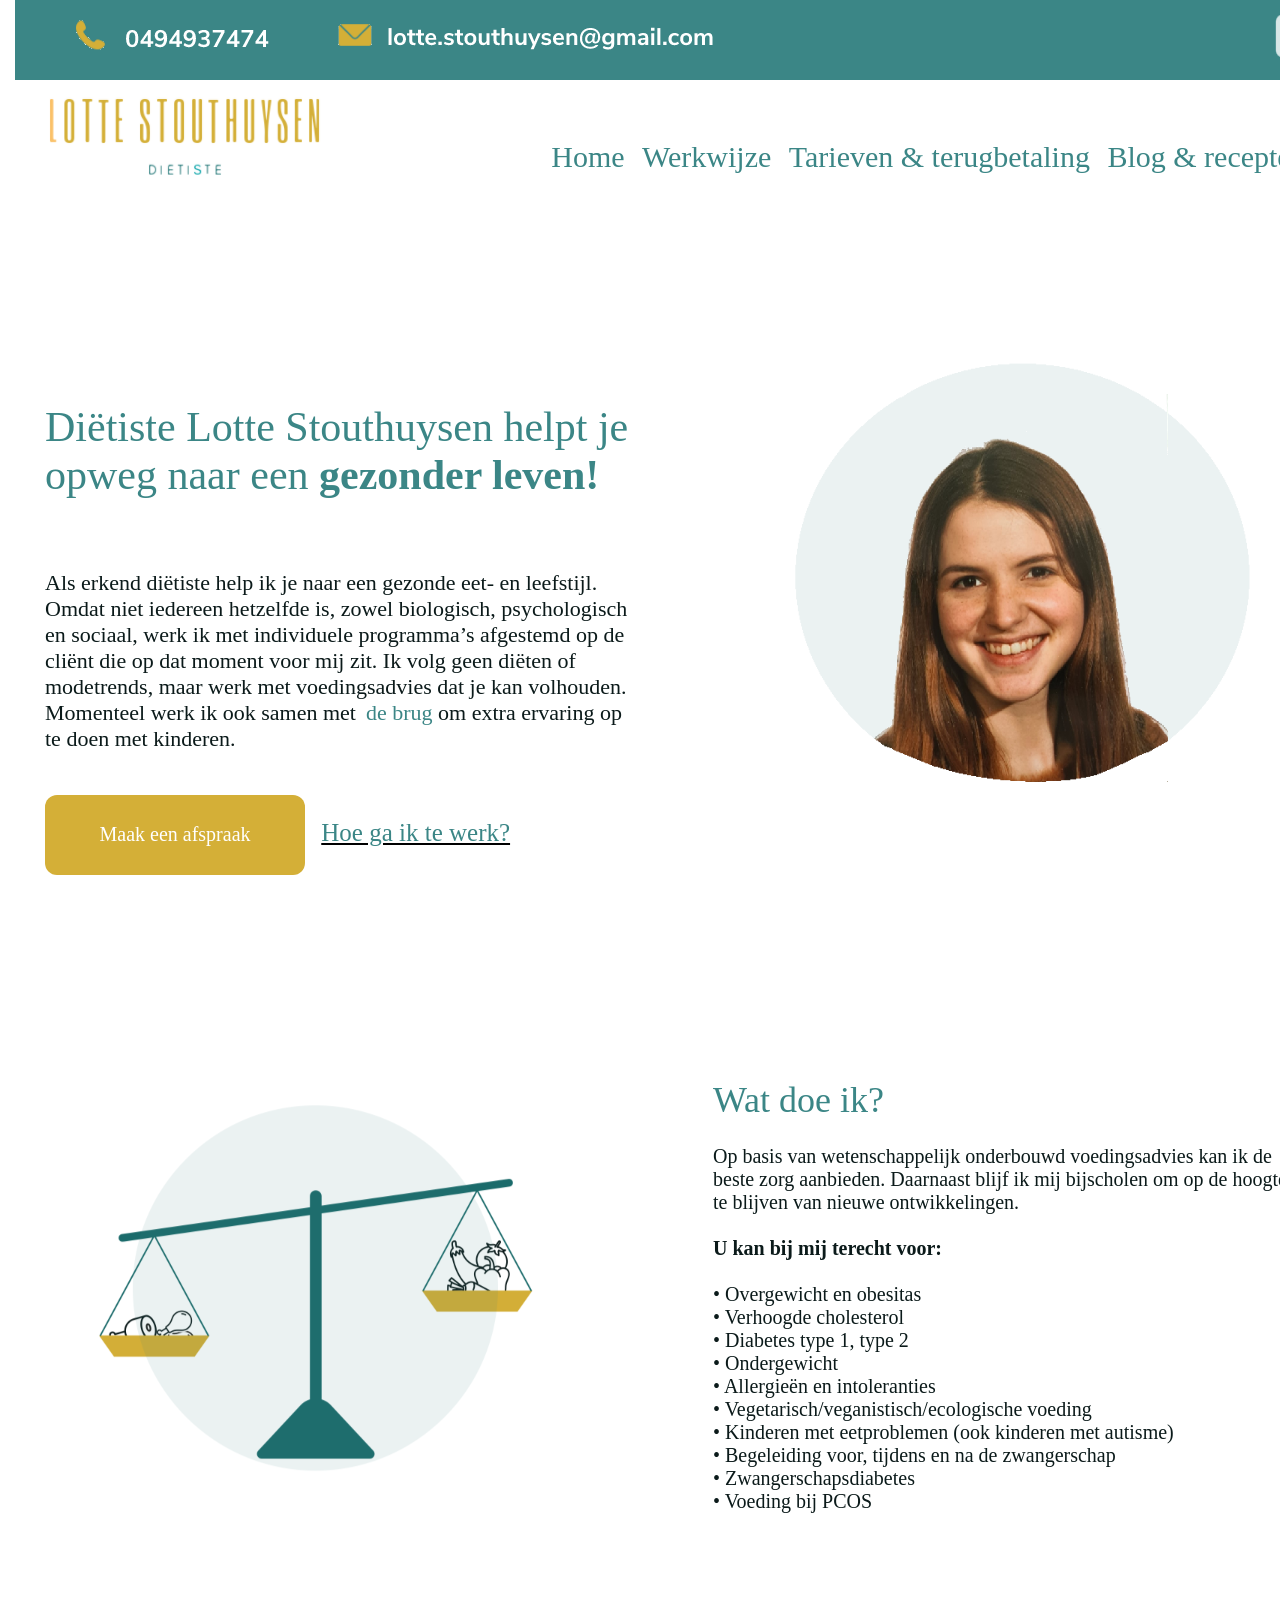
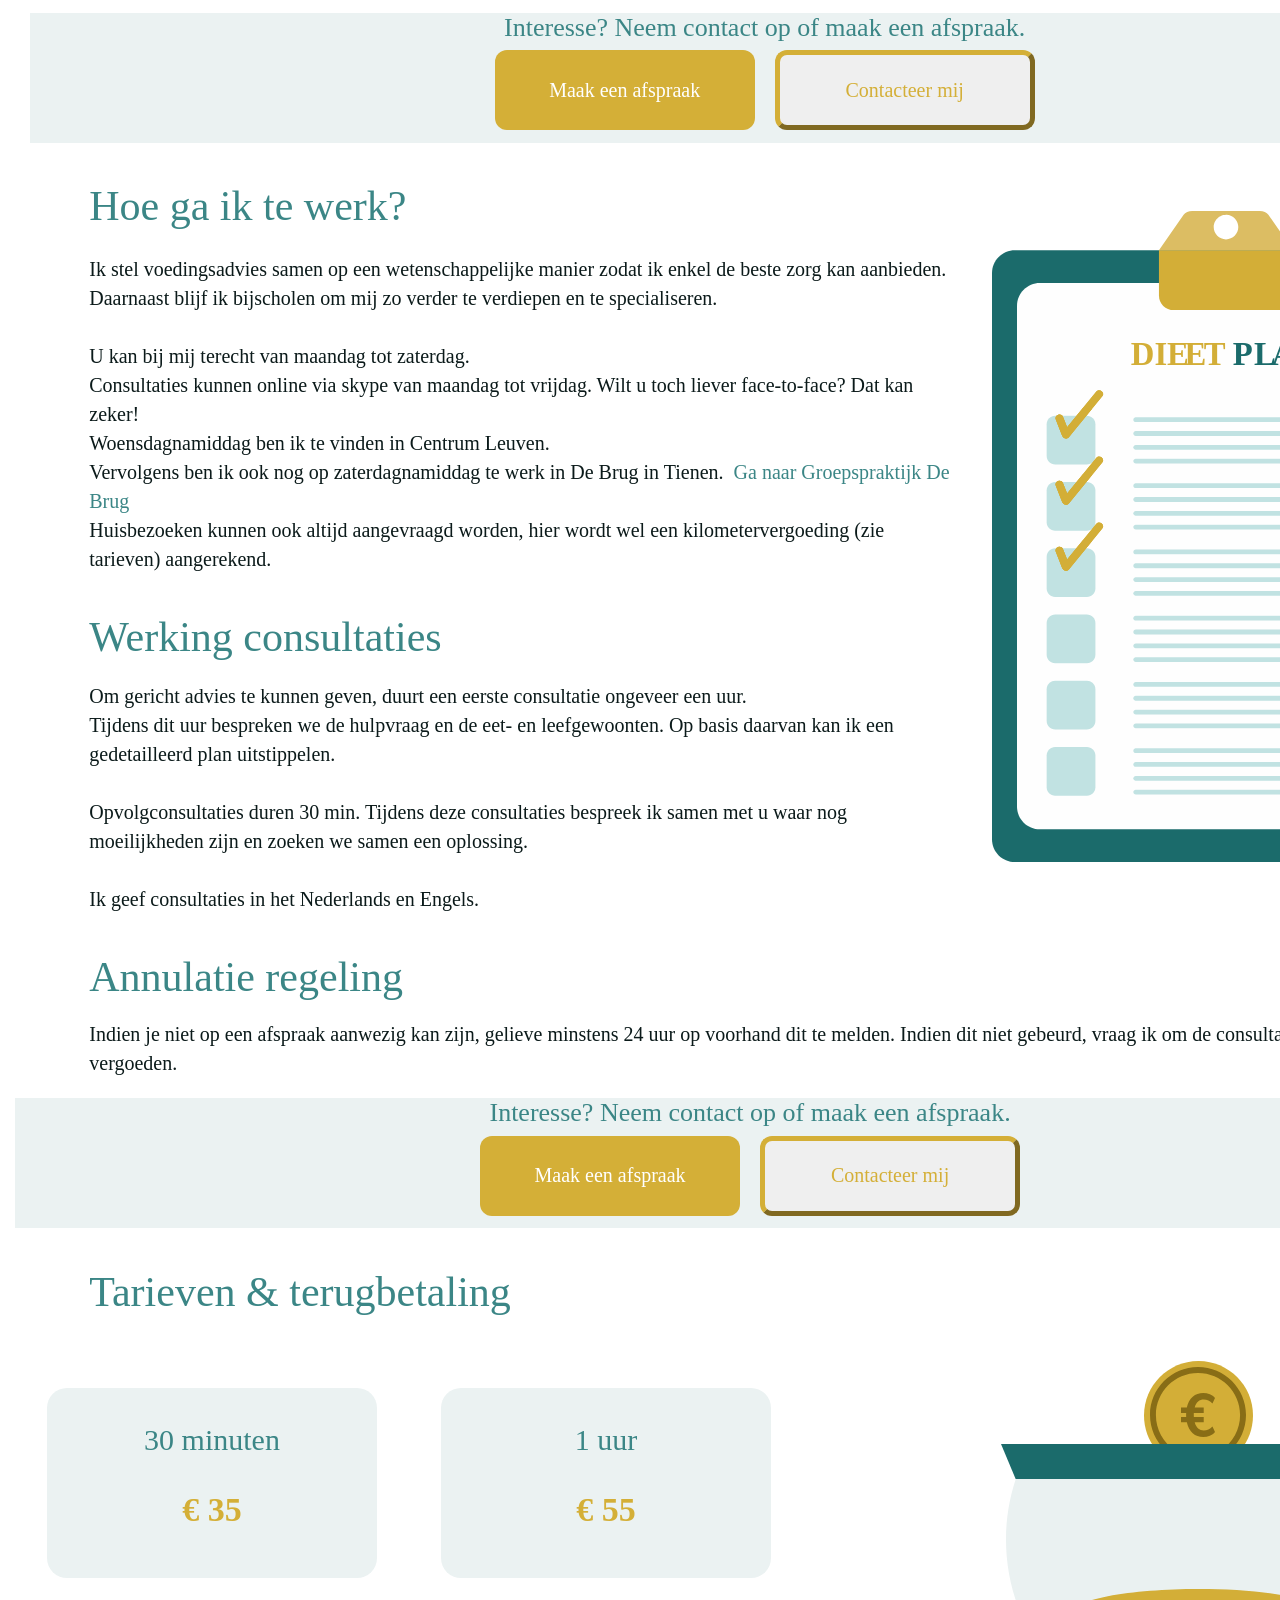
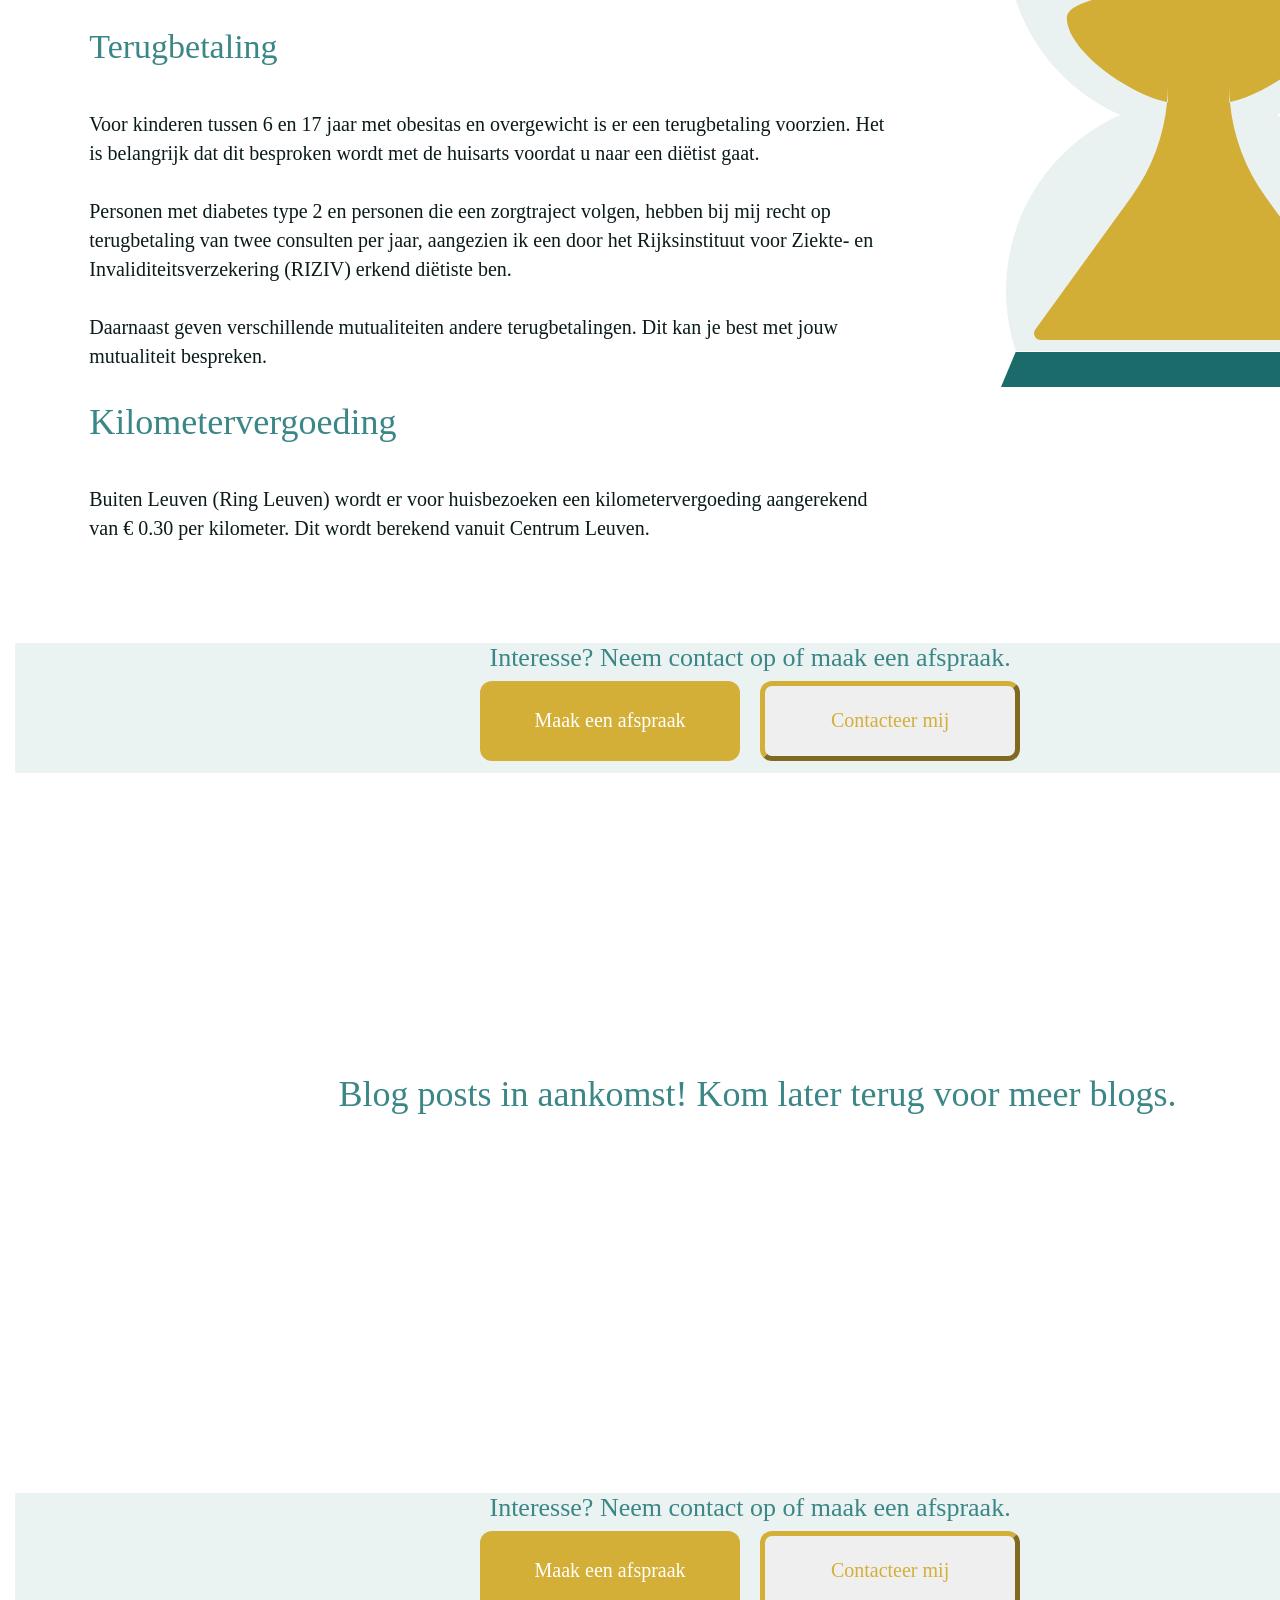
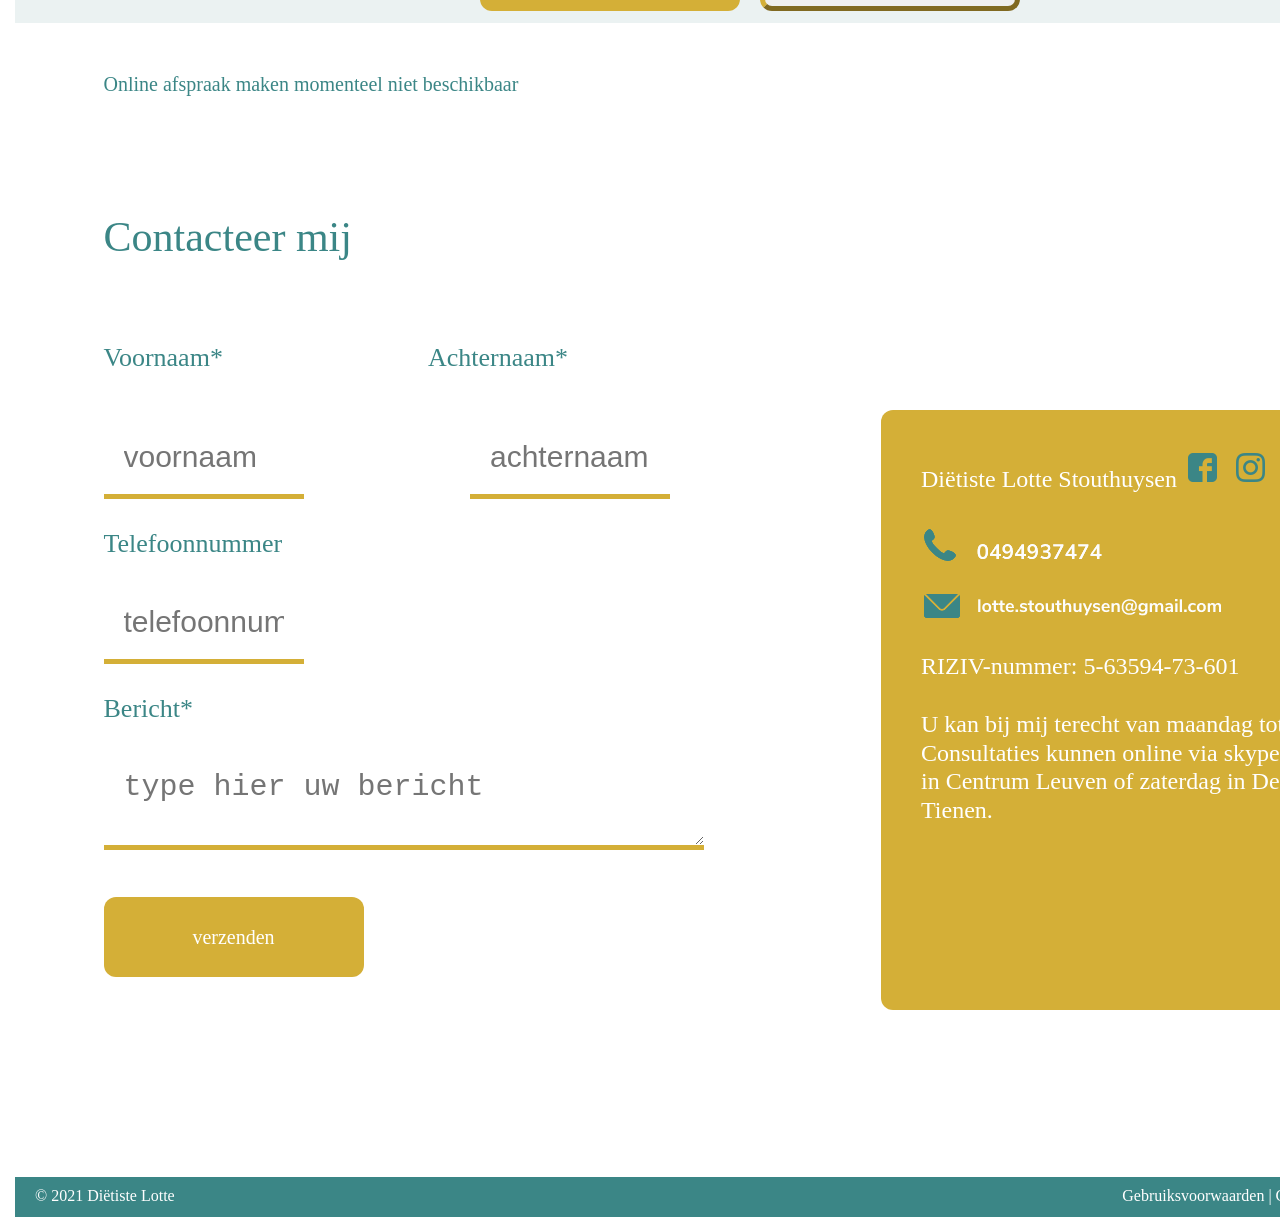
==== commit dab9453e: "Update index.html" ====
--- a/index.html
+++ b/index.html
@@ -125,7 +125,7 @@
 		<p style="margin-left:5%; width: 80%;margin-right: 1%;color:#0B1A1A;font-family: Nunito Sans;font-size: 20px;letter-spacing: 0;line-height: 29px;">
 		Ik stel voedingsadvies samen op een wetenschappelijke manier zodat ik enkel de beste zorg kan aanbieden. <br>Daarnaast blijf ik bijscholen om mij zo verder te verdiepen en te specialiseren.<br><br>
 		U kan bij mij terecht van maandag tot zaterdag. <br>Consultaties kunnen online via skype van maandag tot vrijdag. 
-		Wilt u toch liever face-to-face? Dat kan zeker! <br>Woensdagnamiddag ben ik te vinden in Leuven, Martelarenplein 20 E. <br>
+		Wilt u toch liever face-to-face? Dat kan zeker! <br>Woensdagnamiddag ben ik te vinden in Centrum Leuven. <br>
 		Vervolgens ben ik ook nog op zaterdagnamiddag te werk in De Brug in Tienen.<a href="https://groepspraktijkdebrug.be">Ga naar Groepspraktijk De Brug</a> <br>
 		Huisbezoeken kunnen ook altijd aangevraagd worden, hier wordt wel een kilometervergoeding (zie tarieven) aangerekend.																																   																												   
 		<h1 style="margin-left:5%; height: 52px;color: #3B8686;font-family: Nunito Sans;font-size: 42px;letter-spacing: 0;line-height: 71px;">Werking consultaties</h1>
@@ -239,7 +239,7 @@
 		<br><br>
 		<img src="contactInfo.PNG" alt="Telefoonnummer&Email"><br><br>
 		RIZIV-nummer: 5-63594-73-601<br><br>
-		U kan bij mij terecht van maandag tot vrijdag. <br>Consultaties kunnen online via skype, face-to-face in Leuven, Martelarenplein 20 E of zaterdag in De Brug in Tienen.
+		U kan bij mij terecht van maandag tot vrijdag. <br>Consultaties kunnen online via skype, face-to-face in Centrum Leuven of zaterdag in De Brug in Tienen.
 
 	</div>
 	</div>
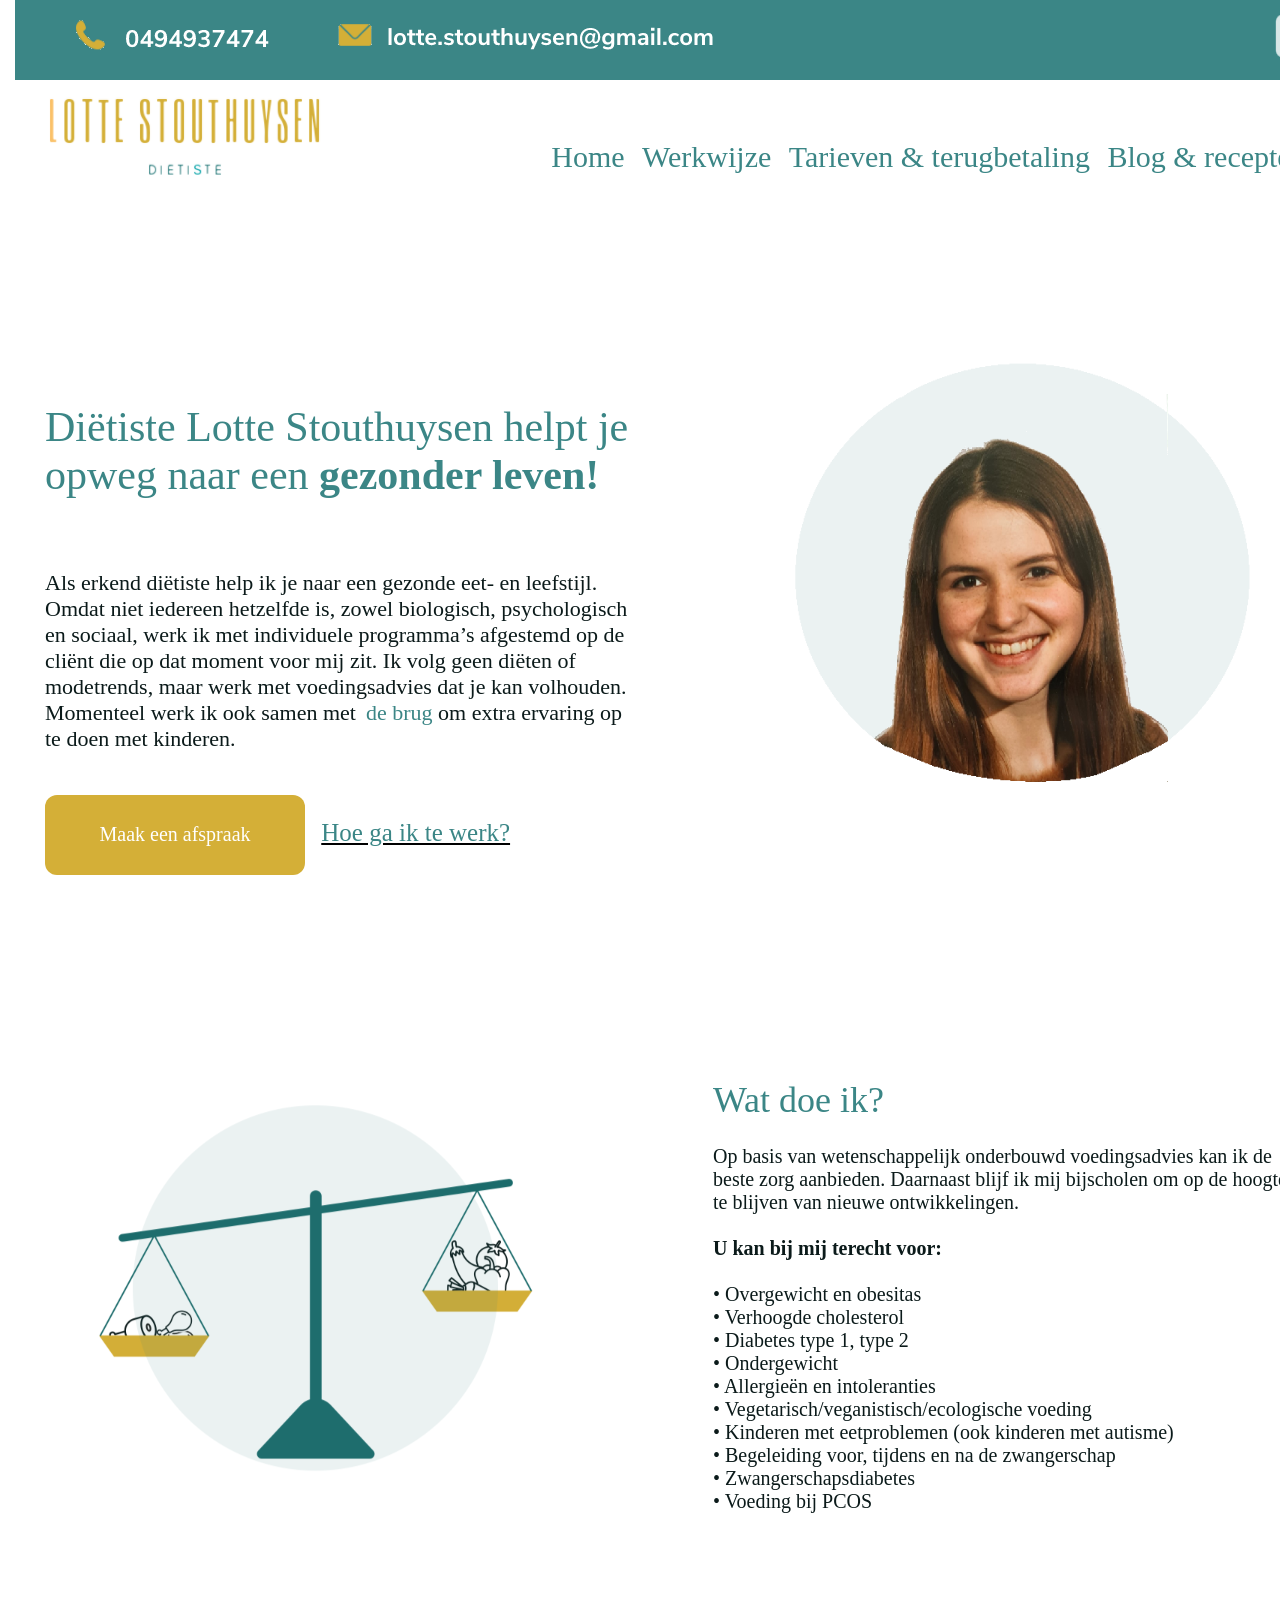
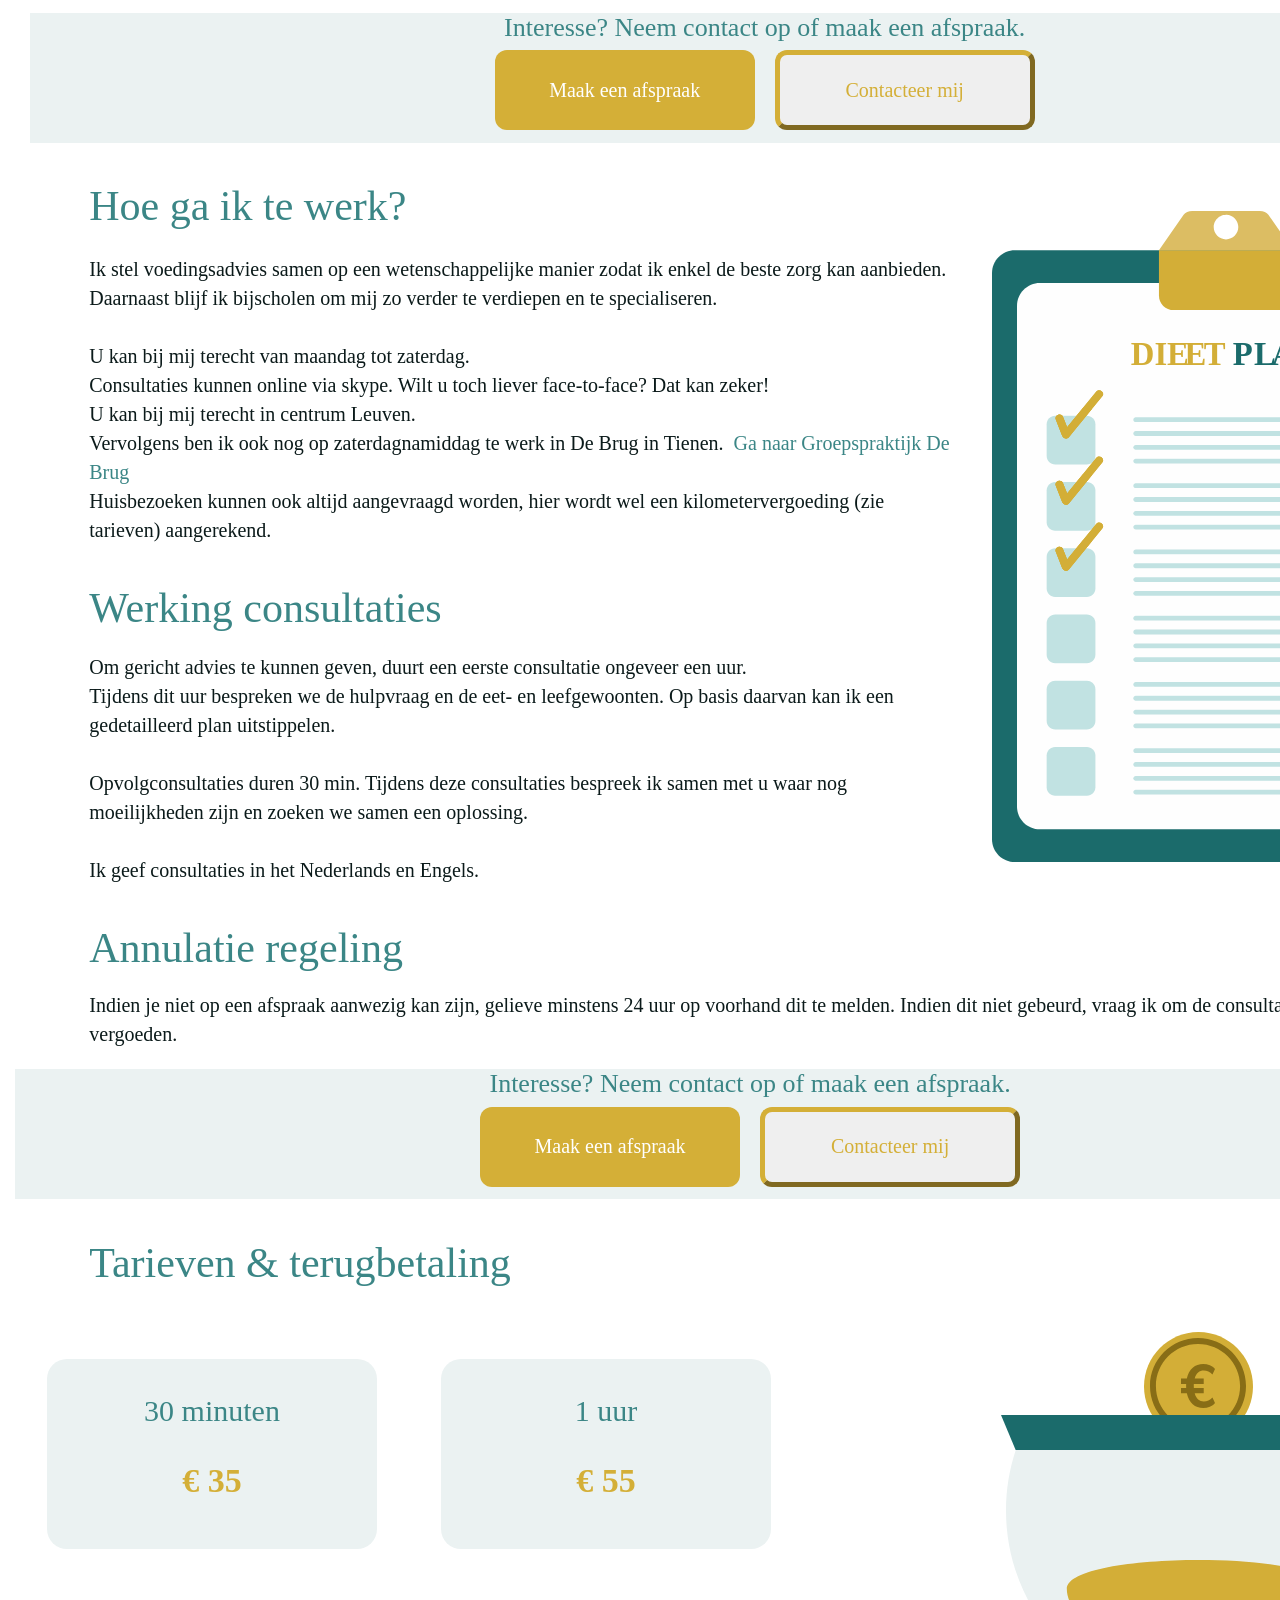
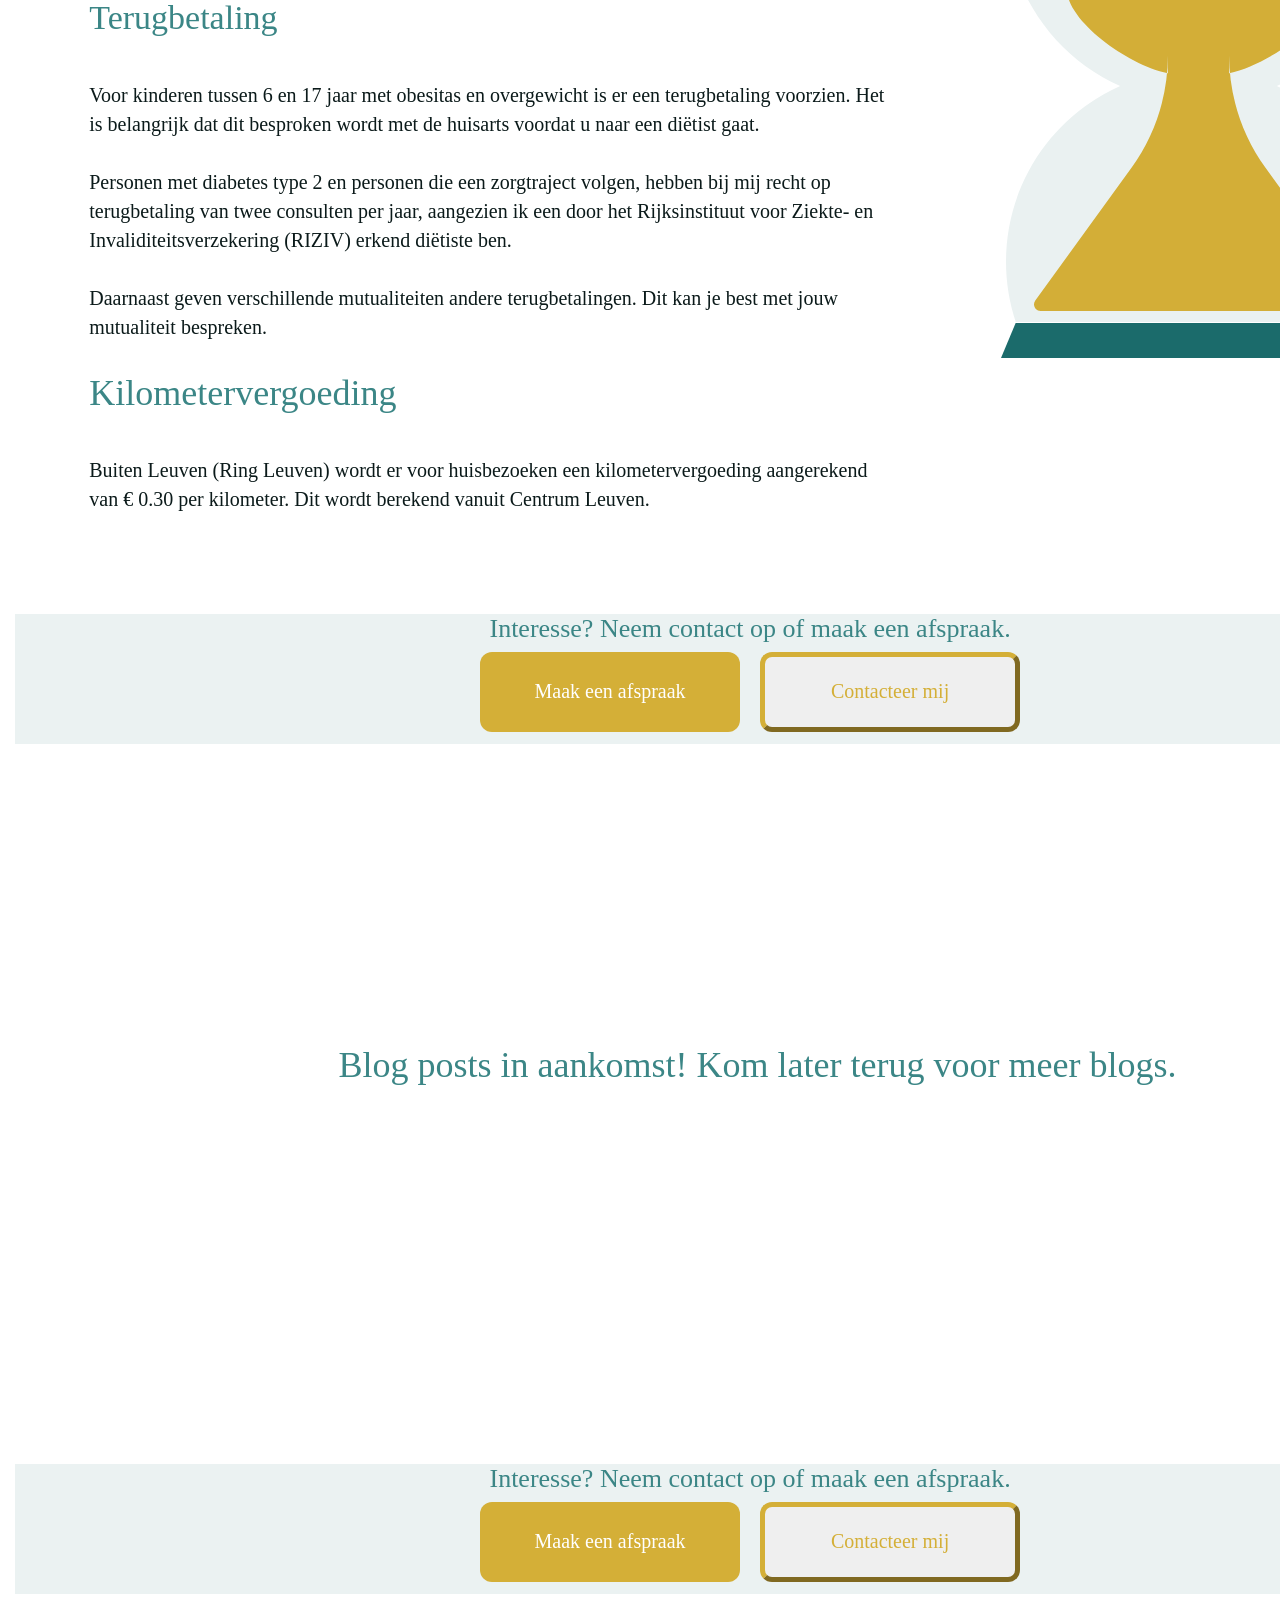
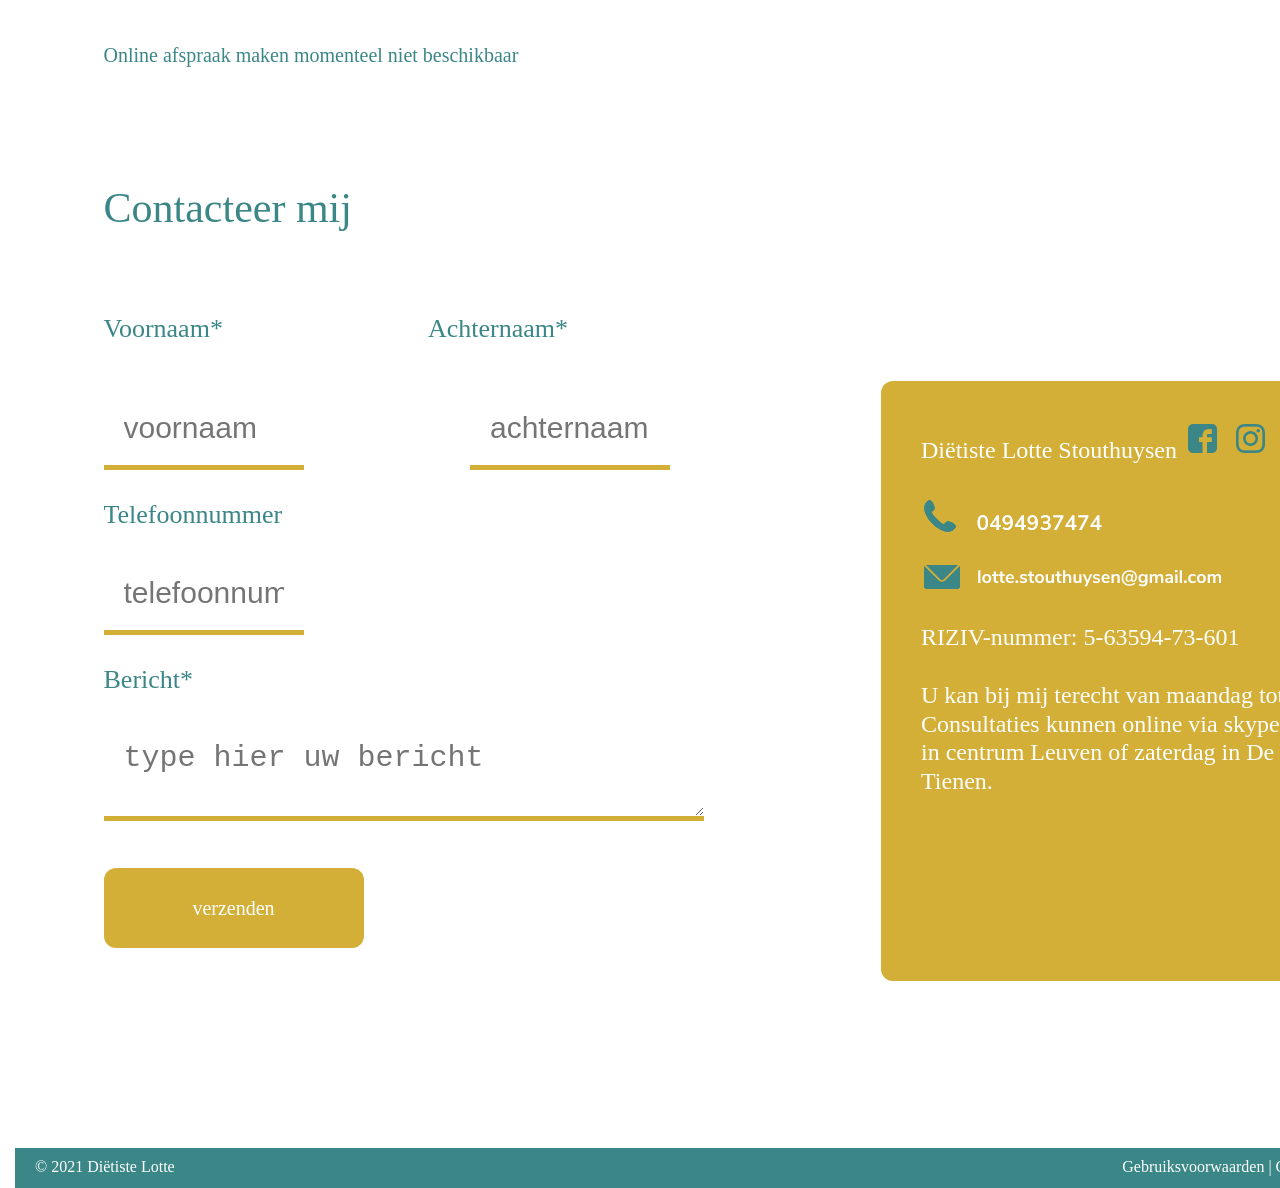
==== commit d6750ebf: "Update index.html" ====
--- a/index.html
+++ b/index.html
@@ -124,8 +124,8 @@
 			Hoe ga ik te werk?</h1>
 		<p style="margin-left:5%; width: 80%;margin-right: 1%;color:#0B1A1A;font-family: Nunito Sans;font-size: 20px;letter-spacing: 0;line-height: 29px;">
 		Ik stel voedingsadvies samen op een wetenschappelijke manier zodat ik enkel de beste zorg kan aanbieden. <br>Daarnaast blijf ik bijscholen om mij zo verder te verdiepen en te specialiseren.<br><br>
-		U kan bij mij terecht van maandag tot zaterdag. <br>Consultaties kunnen online via skype van maandag tot vrijdag. 
-		Wilt u toch liever face-to-face? Dat kan zeker! <br>Woensdagnamiddag ben ik te vinden in Centrum Leuven. <br>
+		U kan bij mij terecht van maandag tot zaterdag. <br>Consultaties kunnen online via skype. 
+		Wilt u toch liever face-to-face? Dat kan zeker! <br>U kan bij mij terecht in centrum Leuven. <br>
 		Vervolgens ben ik ook nog op zaterdagnamiddag te werk in De Brug in Tienen.<a href="https://groepspraktijkdebrug.be">Ga naar Groepspraktijk De Brug</a> <br>
 		Huisbezoeken kunnen ook altijd aangevraagd worden, hier wordt wel een kilometervergoeding (zie tarieven) aangerekend.																																   																												   
 		<h1 style="margin-left:5%; height: 52px;color: #3B8686;font-family: Nunito Sans;font-size: 42px;letter-spacing: 0;line-height: 71px;">Werking consultaties</h1>
@@ -239,7 +239,7 @@
 		<br><br>
 		<img src="contactInfo.PNG" alt="Telefoonnummer&Email"><br><br>
 		RIZIV-nummer: 5-63594-73-601<br><br>
-		U kan bij mij terecht van maandag tot vrijdag. <br>Consultaties kunnen online via skype, face-to-face in Centrum Leuven of zaterdag in De Brug in Tienen.
+		U kan bij mij terecht van maandag tot vrijdag. <br>Consultaties kunnen online via skype, face-to-face in centrum Leuven of zaterdag in De Brug in Tienen.
 
 	</div>
 	</div>
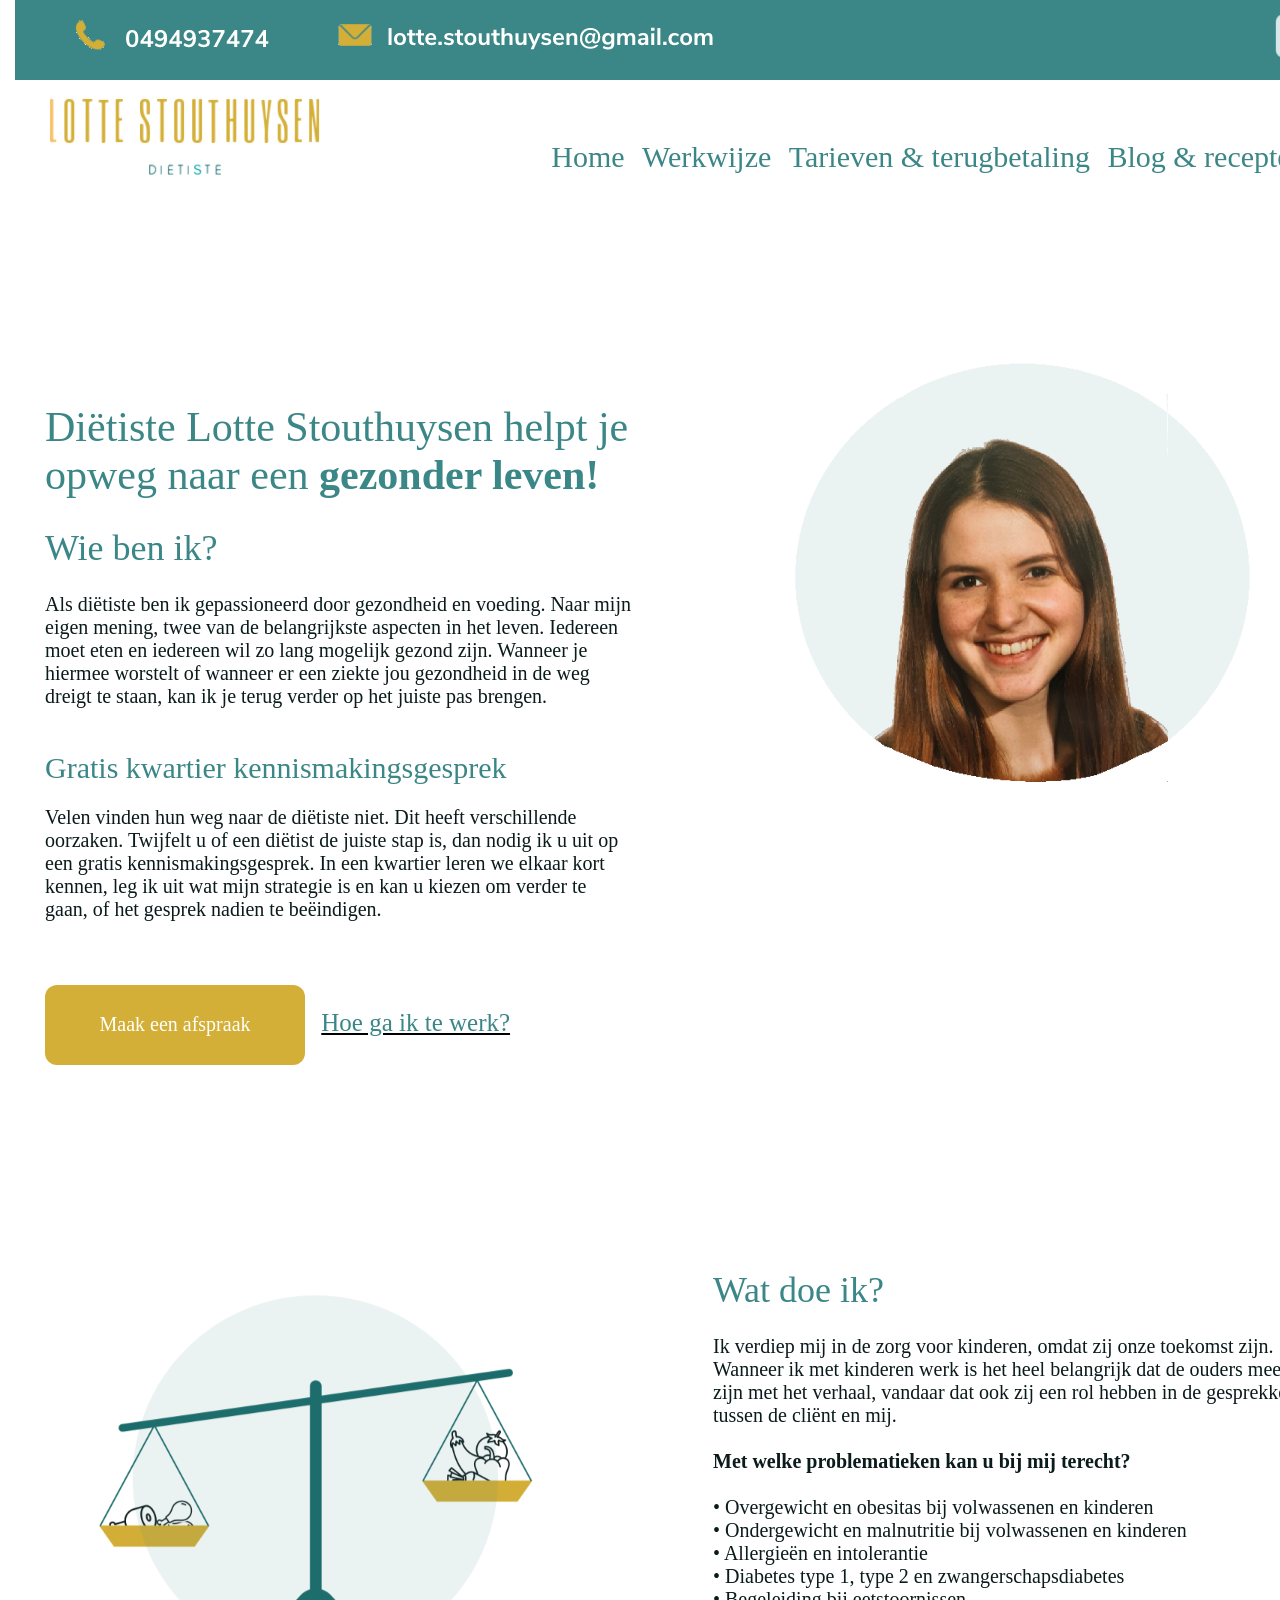
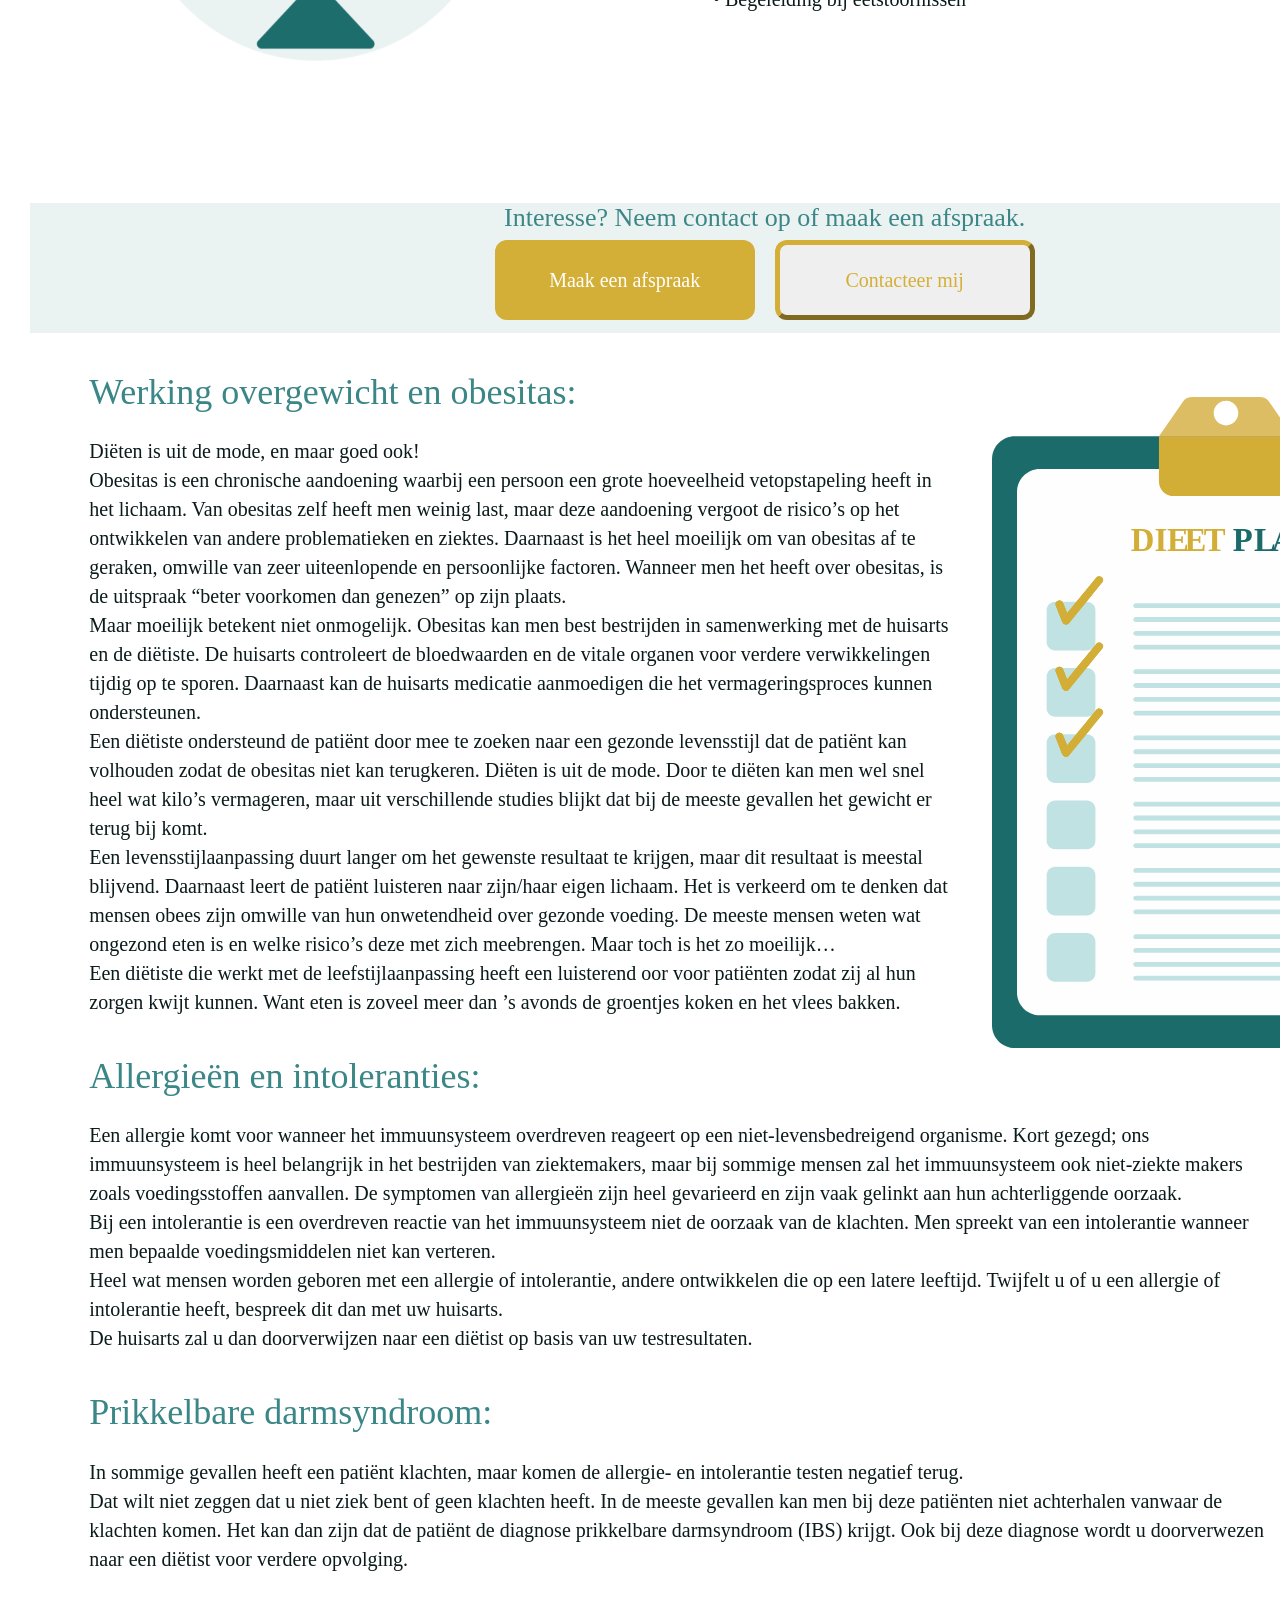
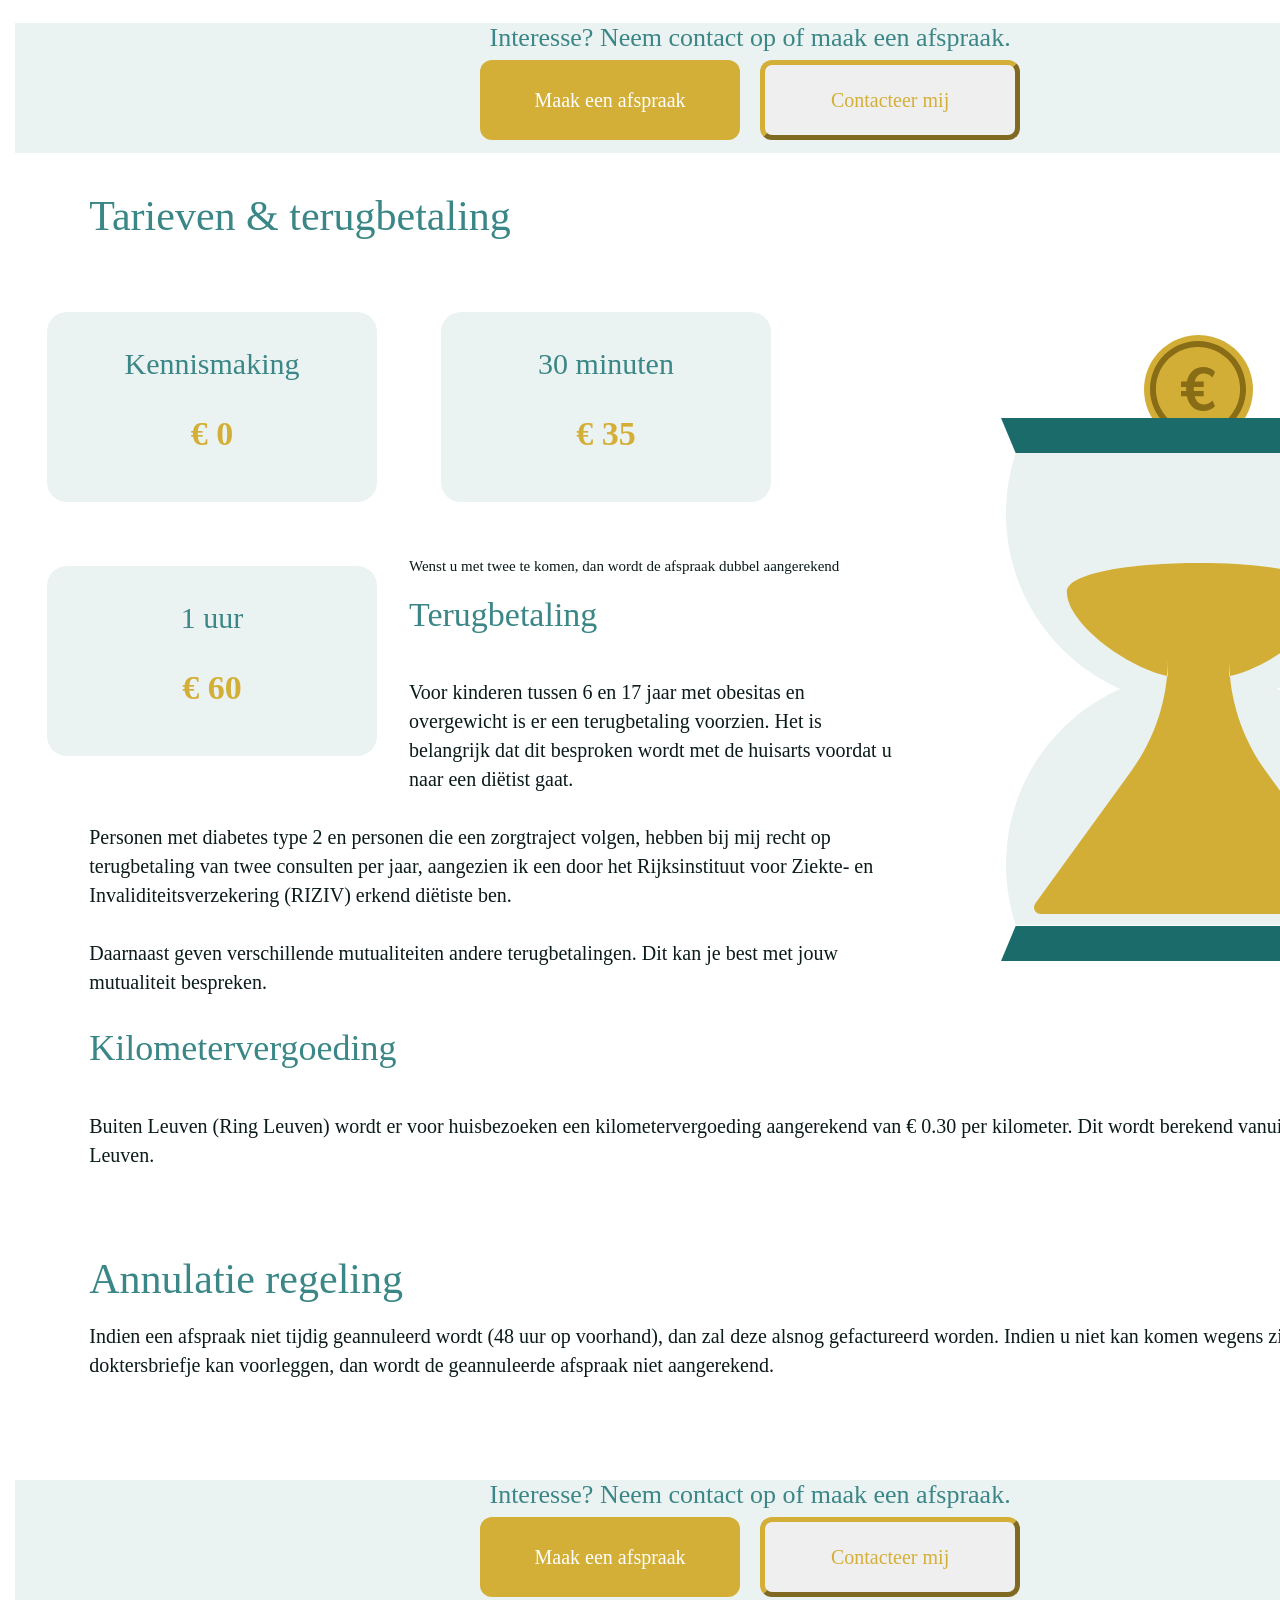
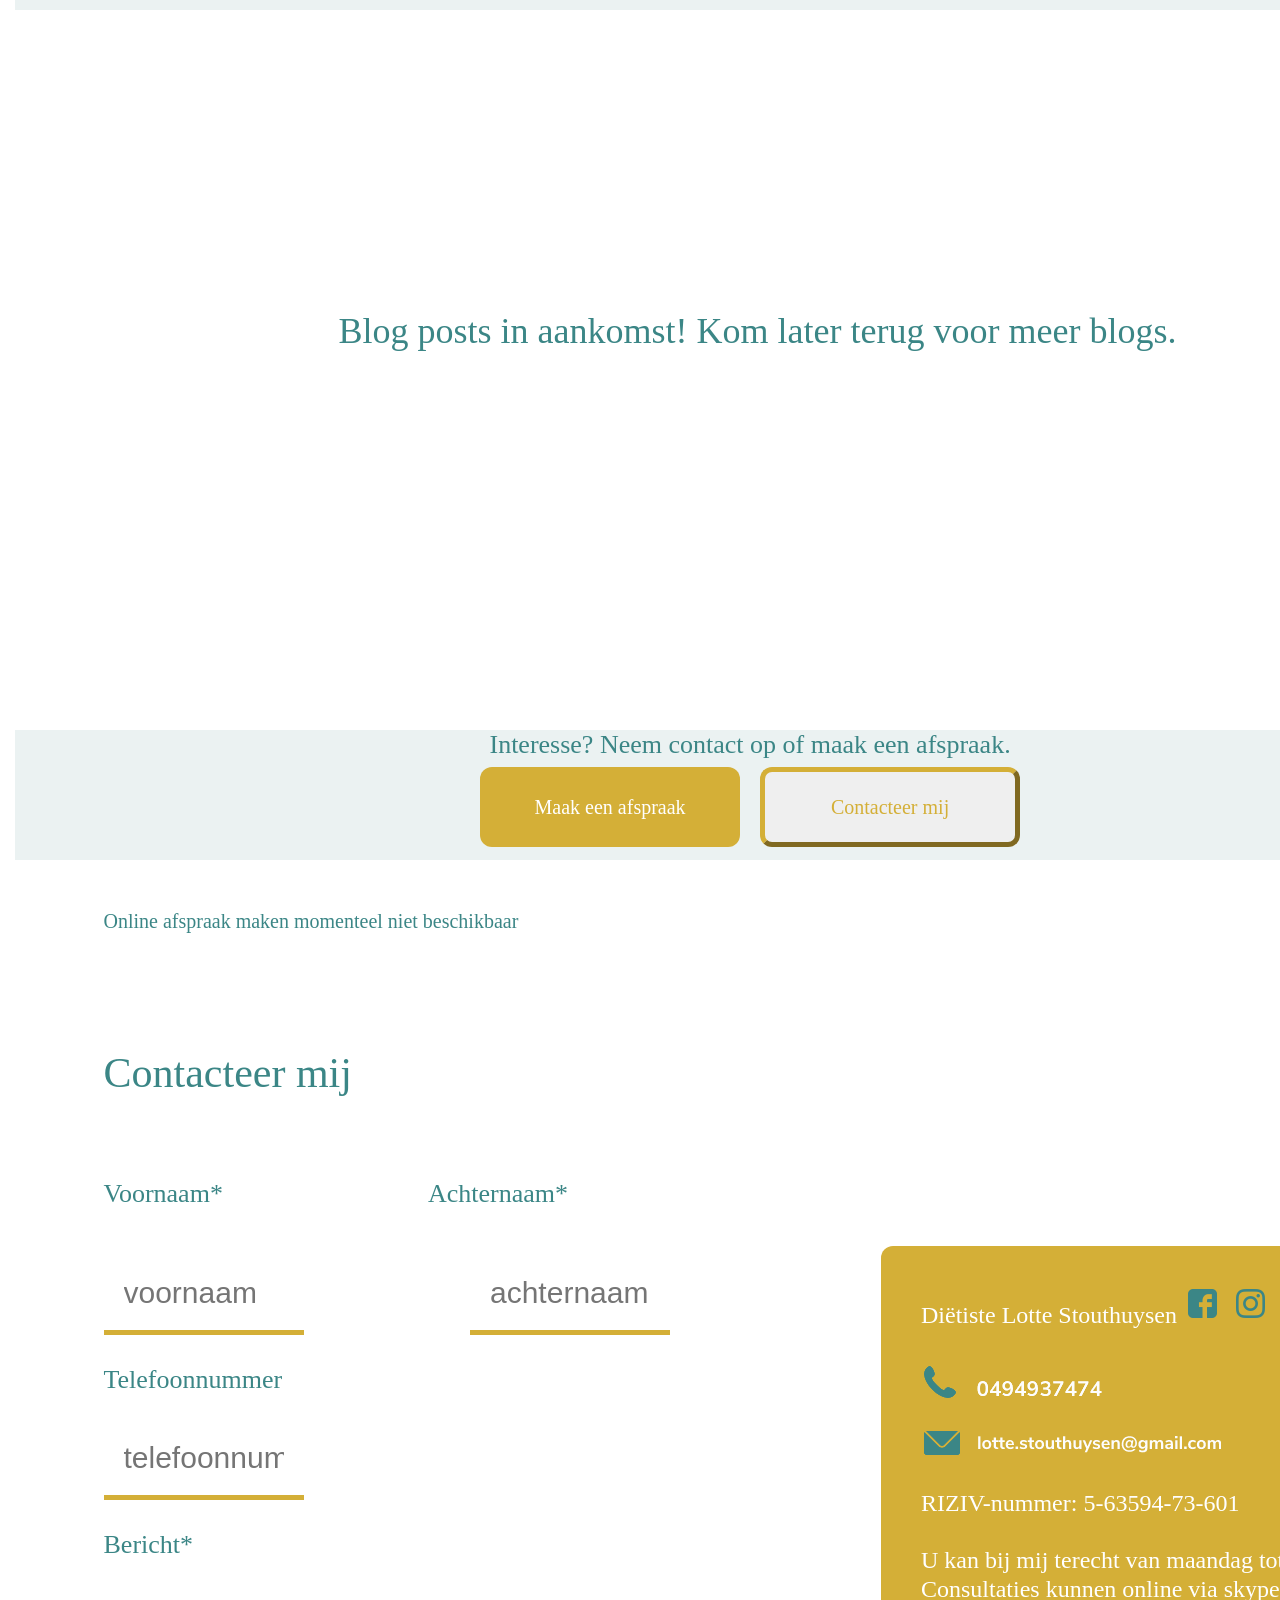
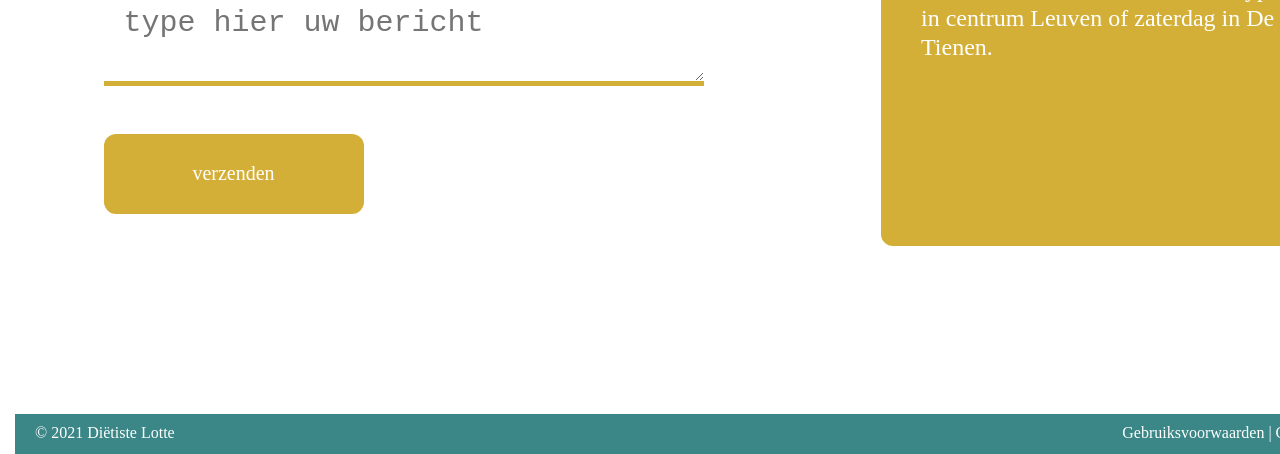
==== commit cde8c834: "update site text" ====
--- a/index.html
+++ b/index.html
@@ -42,15 +42,38 @@
 		  Di&#235tiste Lotte Stouthuysen helpt je 
 	opweg naar een <b> gezonder leven! </b>
 	</h1>
-	<br>
 	<h1 style="	
 			color: #0B1A1A;
 			font-family: Montserrat Regular;
 			font-size: 22px;
 		  "} >
-		  		Als erkend diëtiste help ik je naar een gezonde eet- en leefstijl. Omdat niet iedereen hetzelfde is, zowel biologisch, psychologisch en sociaal, werk ik met individuele programma’s afgestemd op de cliënt die op dat moment voor mij zit. Ik volg geen diëten of modetrends, maar werk met voedingsadvies dat je kan volhouden.
-				<br>
-				Momenteel werk ik ook samen met<a href="https://groepspraktijkdebrug.be/kinderdietiek/">de brug</a> om extra ervaring op te doen met kinderen.
+	<h1 style="	
+			color: #3B8686;
+			font-family: Nunito Sans SemiBold;
+			font-size: 36px;
+		  "} >
+	Wie ben ik? </h1>
+		<h1 style="	
+			color: #0B1A1A;
+			font-family: Montserrat Regular;
+			font-size: 20px;
+		  "} >
+		  
+		  		Als diëtiste ben ik gepassioneerd door gezondheid en voeding. Naar mijn eigen mening, twee van de belangrijkste aspecten in het leven. Iedereen moet eten en iedereen wil zo lang mogelijk gezond zijn. Wanneer je hiermee worstelt of wanneer er een ziekte jou gezondheid in de weg dreigt te staan, kan ik je terug verder op het juiste pas brengen.
+				<br><br>
+				<h1 style="	
+			color: #3B8686;
+			font-family: Nunito Sans SemiBold;
+			font-size: 30px;
+		  "} >
+	Gratis kwartier kennismakingsgesprek </h1>
+<h1 style="	
+			color: #0B1A1A;
+			font-family: Montserrat Regular;
+			font-size: 20px;
+		  "} >
+				Velen vinden hun weg naar de diëtiste niet. Dit heeft verschillende oorzaken. Twijfelt u of een diëtist de juiste stap is, dan nodig ik u uit op een gratis kennismakingsgesprek. In een kwartier leren we elkaar kort kennen, leg ik uit wat mijn strategie is en kan u kiezen om verder te gaan, of het gesprek nadien te beëindigen.
+				<br><br>
 	</h1>
 	<br>
 	<button style="color: white; Height: 80px; width: 260px; background-color: #D4AF37; font-size: 20px; font-family: Nunito Sans Bold;border: none; border-radius: 12px;" onclick="enableContact()"> Maak een afspraak </button> <u> <a onclick="enableWerkwijzen()"> Hoe ga ik te werk? </a> </u>
@@ -77,33 +100,22 @@
 			font-family: Montserrat Regular;
 			font-size: 20px;
 		  "} >
-Op basis van wetenschappelijk onderbouwd voedingsadvies kan ik de beste zorg aanbieden. 
-Daarnaast blijf ik mij bijscholen om op de hoogte te blijven van nieuwe ontwikkelingen.
-	<br>
-	<br>
-	<b>U kan bij mij terecht voor: </b>
-<br>
-<br>
-•	Overgewicht en obesitas
-<br>
-•	Verhoogde cholesterol
-<br>
-•	Diabetes type 1, type 2
-<br>
-•	Ondergewicht
+Ik verdiep mij in de zorg voor kinderen, omdat zij onze toekomst zijn. Wanneer ik met kinderen werk is het heel belangrijk dat de ouders mee zijn met het verhaal, vandaar dat ook zij een rol hebben in de gesprekken tussen de cliënt en mij.
+	<br>
+	<br>
+	<b>Met welke problematieken kan u bij mij terecht? </b>
+<br>
+<br>
+•	Overgewicht en obesitas bij volwassenen en kinderen
+<br>
+•	Ondergewicht en malnutritie bij volwassenen en kinderen
+<br>
+•	Allergieën en intolerantie
+<br>
+•	Diabetes type 1, type 2 en zwangerschapsdiabetes
 <br>				
-•	Allergieën en intoleranties
-<br>
-•	Vegetarisch/veganistisch/ecologische voeding
-<br>
-•	Kinderen met eetproblemen (ook kinderen met autisme)
-<br>
-•	Begeleiding voor, tijdens en na de zwangerschap
-<br>
-	•	Zwangerschapsdiabetes
-<br>					 
-•	Voeding bij PCOS
-<br>
+•	Begeleiding bij eetstoornissen
+
 </div>
 	</div>
 	<br>
@@ -120,25 +132,43 @@
     <div id="werkwijzenBody" class="bodyWerkwijzen" disabled="true">
 		<span >
 			<img src="werkwijzen.svg" style="float:right;margin: 40px;">
-		<h1 style="margin-left:5%; height: 56px;color: #3B8686;	font-family: Nunito Sans;font-size: 42px;letter-spacing: 0;line-height: 71px;">
-			Hoe ga ik te werk?</h1>
+		<h1 style="margin-left:5%; height: 56px;color: #3B8686;	font-family: Nunito Sans;font-size: 36px;letter-spacing: 0;line-height: 71px;">
+			Werking overgewicht en obesitas:</h1>
 		<p style="margin-left:5%; width: 80%;margin-right: 1%;color:#0B1A1A;font-family: Nunito Sans;font-size: 20px;letter-spacing: 0;line-height: 29px;">
-		Ik stel voedingsadvies samen op een wetenschappelijke manier zodat ik enkel de beste zorg kan aanbieden. <br>Daarnaast blijf ik bijscholen om mij zo verder te verdiepen en te specialiseren.<br><br>
-		U kan bij mij terecht van maandag tot zaterdag. <br>Consultaties kunnen online via skype. 
-		Wilt u toch liever face-to-face? Dat kan zeker! <br>U kan bij mij terecht in centrum Leuven. <br>
-		Vervolgens ben ik ook nog op zaterdagnamiddag te werk in De Brug in Tienen.<a href="https://groepspraktijkdebrug.be">Ga naar Groepspraktijk De Brug</a> <br>
-		Huisbezoeken kunnen ook altijd aangevraagd worden, hier wordt wel een kilometervergoeding (zie tarieven) aangerekend.																																   																												   
-		<h1 style="margin-left:5%; height: 52px;color: #3B8686;font-family: Nunito Sans;font-size: 42px;letter-spacing: 0;line-height: 71px;">Werking consultaties</h1>
-		<p style="margin-left:5%; width: 90%;color:#0B1A1A;font-family: Nunito Sans;font-size: 20px;letter-spacing: 0;line-height: 29px;">
-		Om gericht advies te kunnen geven, duurt een eerste consultatie ongeveer een uur.<br> Tijdens dit uur bespreken we de hulpvraag en de eet- en leefgewoonten.
-		Op basis daarvan kan ik een gedetailleerd plan uitstippelen. <br><br> Opvolgconsultaties duren 30 min. 
-		Tijdens deze consultaties bespreek ik samen met u waar nog moeilijkheden zijn en zoeken we samen een oplossing.
-		<br> <br>
-		Ik geef consultaties in het Nederlands en Engels.
-		<h1 style="margin-left:5%; height: 50px;color: #3B8686;font-family: Nunito Sans;font-size: 42px;letter-spacing: 0;line-height: 71px;">Annulatie regeling</h1>
-		<p style="margin-left:5%; width: 90%;color:#0B1A1A;font-family: Nunito Sans;font-size: 20px;letter-spacing: 0;line-height: 29px;">
-			Indien je niet op een afspraak aanwezig kan zijn, gelieve minstens 24 uur op voorhand dit te melden. Indien dit niet gebeurd, vraag ik om de consultatie toch te vergoeden.
-		 </p>
+		Diëten is uit de mode, en maar goed ook!<br>
+
+Obesitas is een chronische aandoening waarbij een persoon een grote hoeveelheid vetopstapeling heeft in het lichaam. Van obesitas zelf heeft men weinig last, maar deze aandoening vergoot de risico’s op het ontwikkelen van andere problematieken en ziektes. Daarnaast is het heel moeilijk om van obesitas af te geraken, omwille van zeer uiteenlopende en persoonlijke factoren. Wanneer men het heeft over obesitas, is de uitspraak “beter voorkomen dan genezen” op zijn plaats.
+<br>
+Maar moeilijk betekent niet onmogelijk. Obesitas kan men best bestrijden in samenwerking met de huisarts en de diëtiste. De huisarts controleert de bloedwaarden en de vitale organen voor verdere verwikkelingen tijdig op te sporen. Daarnaast kan de huisarts medicatie aanmoedigen die het vermageringsproces kunnen ondersteunen.
+<br>
+Een diëtiste ondersteund de patiënt door mee te zoeken naar een gezonde levensstijl dat de patiënt kan volhouden zodat de obesitas niet kan terugkeren. Diëten is uit de mode. Door te diëten kan men wel snel heel wat kilo’s vermageren, maar uit verschillende studies blijkt dat bij de meeste gevallen het gewicht er terug bij komt.
+<br>
+Een levensstijlaanpassing duurt langer om het gewenste resultaat te krijgen, maar dit resultaat is meestal blijvend. Daarnaast leert de patiënt luisteren naar zijn/haar eigen lichaam. Het is verkeerd om te denken dat mensen obees zijn omwille van hun onwetendheid over gezonde voeding. De meeste mensen weten wat ongezond eten is en welke risico’s deze met zich meebrengen. Maar toch is het zo moeilijk…
+<br>
+Een diëtiste die werkt met de leefstijlaanpassing heeft een luisterend oor voor patiënten zodat zij al hun zorgen kwijt kunnen. Want eten is zoveel meer dan ’s avonds de groentjes koken en het vlees bakken.																				   																												   
+		
+<h1 style="margin-left:5%; height: 56px;color: #3B8686;	font-family: Nunito Sans;font-size: 36px;letter-spacing: 0;line-height: 71px;">
+Allergieën en intoleranties:</h1>
+<p style="margin-left:5%; width: 80%;margin-right: 1%;color:#0B1A1A;font-family: Nunito Sans;font-size: 20px;letter-spacing: 0;line-height: 29px;">
+
+Een allergie komt voor wanneer het immuunsysteem overdreven reageert op een niet-levensbedreigend organisme. Kort gezegd; ons immuunsysteem is heel belangrijk in het bestrijden van ziektemakers, maar bij sommige mensen zal het immuunsysteem ook niet-ziekte makers zoals voedingsstoffen aanvallen. De symptomen van allergieën zijn heel gevarieerd en zijn vaak gelinkt aan hun achterliggende oorzaak.
+<br>
+Bij een intolerantie is een overdreven reactie van het immuunsysteem niet de oorzaak van de klachten. Men spreekt van een intolerantie wanneer men bepaalde voedingsmiddelen niet kan verteren.
+<br>
+Heel wat mensen worden geboren met een allergie of intolerantie, andere ontwikkelen die op een latere leeftijd. Twijfelt u of u een allergie of intolerantie heeft, bespreek dit dan met uw huisarts.
+<br>
+De huisarts zal u dan doorverwijzen naar een diëtist op basis van uw testresultaten.	
+<br>		
+
+<h1 style="margin-left:5%; height: 56px;color: #3B8686;	font-family: Nunito Sans;font-size: 36px;letter-spacing: 0;line-height: 71px;">
+Prikkelbare darmsyndroom: </h1>
+<p style="margin-left:5%; width: 80%;margin-right: 1%;color:#0B1A1A;font-family: Nunito Sans;font-size: 20px;letter-spacing: 0;line-height: 29px;">
+
+In sommige gevallen heeft een patiënt klachten, maar komen de allergie- en intolerantie testen negatief terug. <br>Dat wilt niet zeggen dat u niet ziek bent of geen klachten heeft. In de meeste gevallen kan men bij deze patiënten niet achterhalen vanwaar de klachten komen. Het kan dan zijn dat de patiënt de diagnose prikkelbare darmsyndroom (IBS) krijgt. Ook bij deze diagnose wordt u doorverwezen naar een diëtist voor verdere opvolging.			
+<br><br>
+
+		
+		
 		</span>
 		<div style="position: relatief;	width: 99%;margin-right: 1%; height: 130px;background-color: #EBF2F2;">
 		 <h1  style="margin-top: 20px; text-align: center;height: 10px;color: #3B8686;font-size: 26px;font-family: Nunito Sans;">Interesse? Neem contact op of maak een afspraak.</h1>
@@ -150,20 +180,27 @@
 	</div>
 
 	<div id="tarievenBody" class="bodyTarieven" disabled="true">
-			<img src="tarieven.svg" style="float: right; padding: 6.5pc;">
+			<img src="tarieven.svg" style="float: right; padding: 6.5pc; margin-top: 50px">
 			<h1 style="margin-left:5%;height: 71px;color: #3B8686;	font-family: Nunito Sans;font-size: 42px;letter-spacing: 0;line-height: 71px;">
 			Tarieven & terugbetaling</h1>
+			
+				<span style="margin-left: 10pc;%;float: left; padding: 5px;width: 20pc;height: 180px;border-radius: 20px;background-color: #EBF2F2;margin: 2pc;">
+					<p style="color: #3B8686;font-family: Nunito Sans;font-size: 30px;letter-spacing: 0;text-align: center;">Kennismaking</p>
+					<p style="color: #D4AF37;font-family: Nunito Sans;font-size: 34px;font-weight: bold;letter-spacing: 0;text-align: center;">€ 0</p>	
+				</span>
 				<span style="margin-left: 10pc;%;float: left; padding: 5px;width: 20pc;height: 180px;border-radius: 20px;background-color: #EBF2F2;margin: 2pc;">
 					<p style="color: #3B8686;font-family: Nunito Sans;font-size: 30px;letter-spacing: 0;text-align: center;">30 minuten</p>
 					<p style="color: #D4AF37;font-family: Nunito Sans;font-size: 34px;font-weight: bold;letter-spacing: 0;text-align: center;">€ 35</p>	
 				</span>
 				<span style="float: left; padding: 5px;width: 20pc;height: 180px;border-radius: 20px;background-color: #EBF2F2;margin: 2pc;">
 					<p style="color: #3B8686;font-family: Nunito Sans;font-size: 30px;letter-spacing: 0;text-align: center;">1 uur</p>
-					<p style="color: #D4AF37;font-family: Nunito Sans;font-size: 34px;font-weight: bold;letter-spacing: 0;text-align: center;">€ 55</p>	
+					<p style="color: #D4AF37;font-family: Nunito Sans;font-size: 34px;font-weight: bold;letter-spacing: 0;text-align: center;">€ 60</p>	
 				</span>
-
+						<p style="margin-left:5%;width: 80pc; color: #0B1A1A;font-family: Montserrat;font-size: 15px;letter-spacing: 0;line-height: 29px;margin-top: 300px"> 
+Wenst u met twee te komen, dan wordt de afspraak dubbel aangerekend
+			</p>
 			<div style="margin-bottom: 100px;">
-				 <h1  style="margin-left:5%; text-align: left;height: 60px;color: #3B8686;font-size: 34px;font-family: Nunito Sans; margin-top:300px;%"> Terugbetaling </h1>
+				 <h1  style="margin-left:5%; text-align: left;height: 60px;color: #3B8686;font-size: 34px;font-family: Nunito Sans; margin-top:0px;%"> Terugbetaling </h1>
 			<p style="margin-left:5%;width: 80pc; color: #0B1A1A;font-family: Montserrat;font-size: 20px;letter-spacing: 0;line-height: 29px;"> 
 				Voor kinderen tussen 6 en 17 jaar met obesitas en overgewicht is er een terugbetaling voorzien. Het is belangrijk dat dit besproken wordt met de huisarts voordat u naar een diëtist gaat.
 				<br><br>
@@ -174,7 +211,11 @@
 			<h1  style="margin-left:5%; text-align: left;height: 60px;color: #3B8686;font-size: 36px;font-family: Nunito Sans; margin-top:30px;"> Kilometervergoeding </h1>
 			<p style="margin-left:5%; margin-bottom:5%;width: 80pc; color: #0B1A1A;font-family: Montserrat;font-size: 20px;letter-spacing: 0;line-height: 29px;"> 
 				Buiten Leuven (Ring Leuven) wordt er voor huisbezoeken een kilometervergoeding aangerekend van € 0.30 per kilometer. Dit wordt berekend vanuit Centrum Leuven.
-			</p>																																					  
+			</p>
+	<h1 style="margin-left:5%; height: 50px;color: #3B8686;font-family: Nunito Sans;font-size: 42px;letter-spacing: 0;line-height: 71px;">Annulatie regeling</h1>
+		<p style="margin-left:5%; width: 90%;color:#0B1A1A;font-family: Nunito Sans;font-size: 20px;letter-spacing: 0;line-height: 29px;">
+			Indien een afspraak niet tijdig geannuleerd wordt (48 uur op voorhand), dan zal deze alsnog gefactureerd worden. Indien u niet kan komen wegens ziekte en u een doktersbriefje kan voorleggen, dan wordt de geannuleerde afspraak niet aangerekend.
+		 </p>			
 			</div>
 		<div style="position: relatief;	width: 99%;margin-right: 1%; height: 130px;background-color: #EBF2F2;">
 		 <h1  style="margin-top: 20px; text-align: center;height: 10px;color: #3B8686;font-size: 26px;font-family: Nunito Sans;">Interesse? Neem contact op of maak een afspraak.</h1>
--- a/widescreen.css
+++ b/widescreen.css
@@ -81,8 +81,8 @@
 .bodyText1{
 	display: inline-block; 
 	margin-left: 30px;
-	margin-top: 80px;
-	width: 40%;
+	margin-top: -50px;
+	width: 60%;
 	font-size: 25px;
 	vertical-align: top;
 }
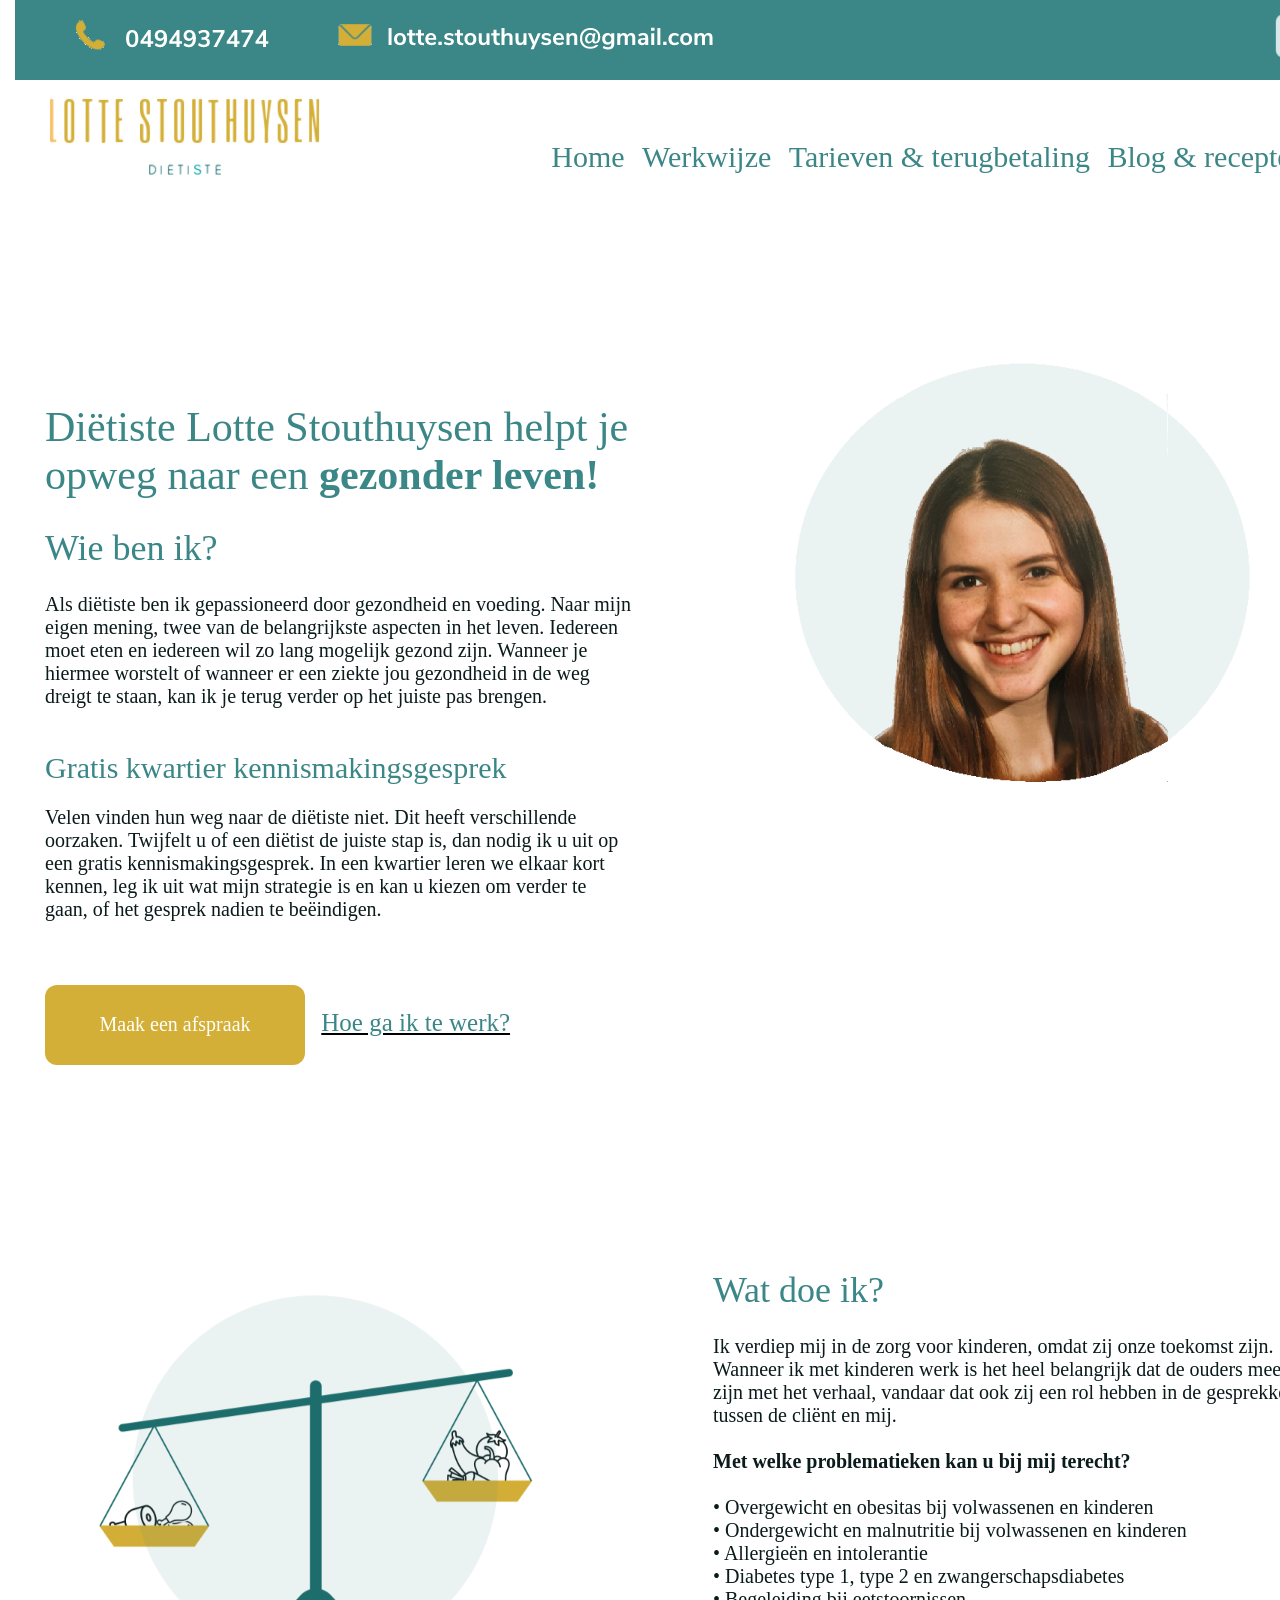
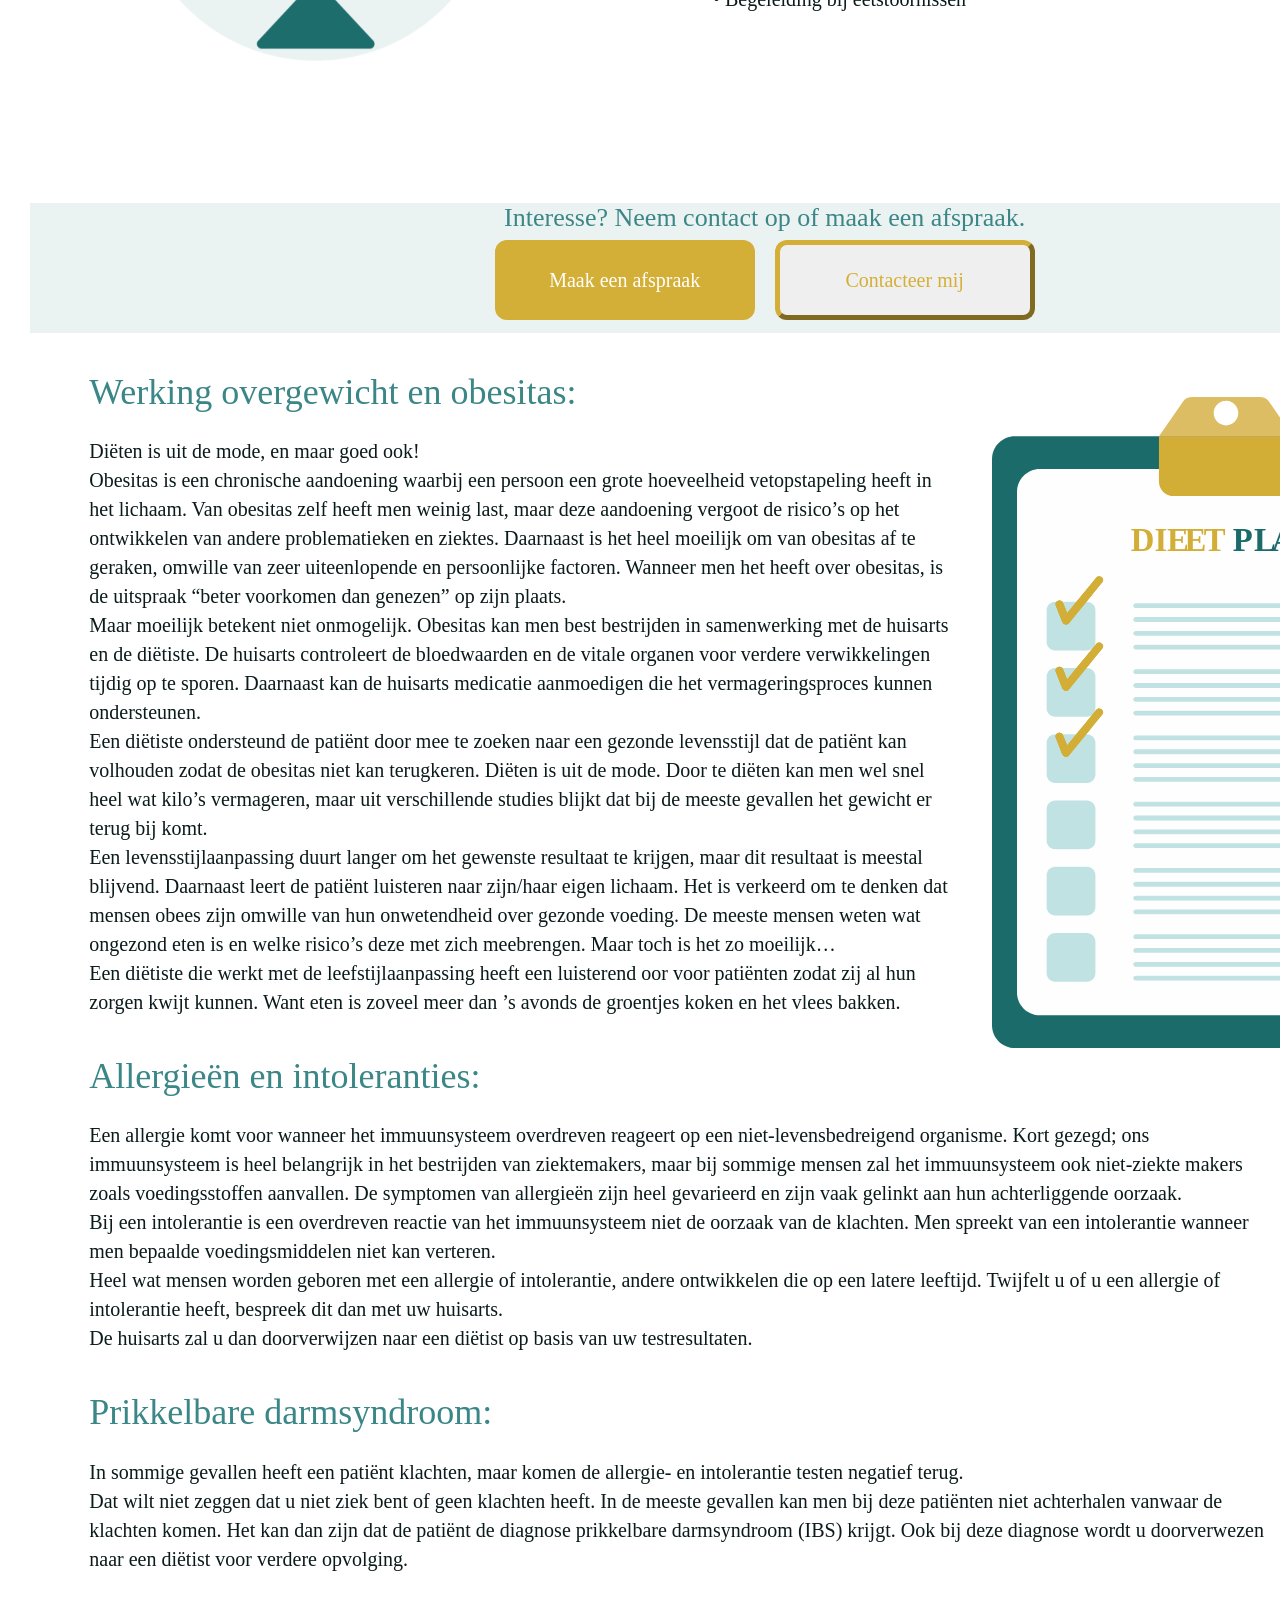
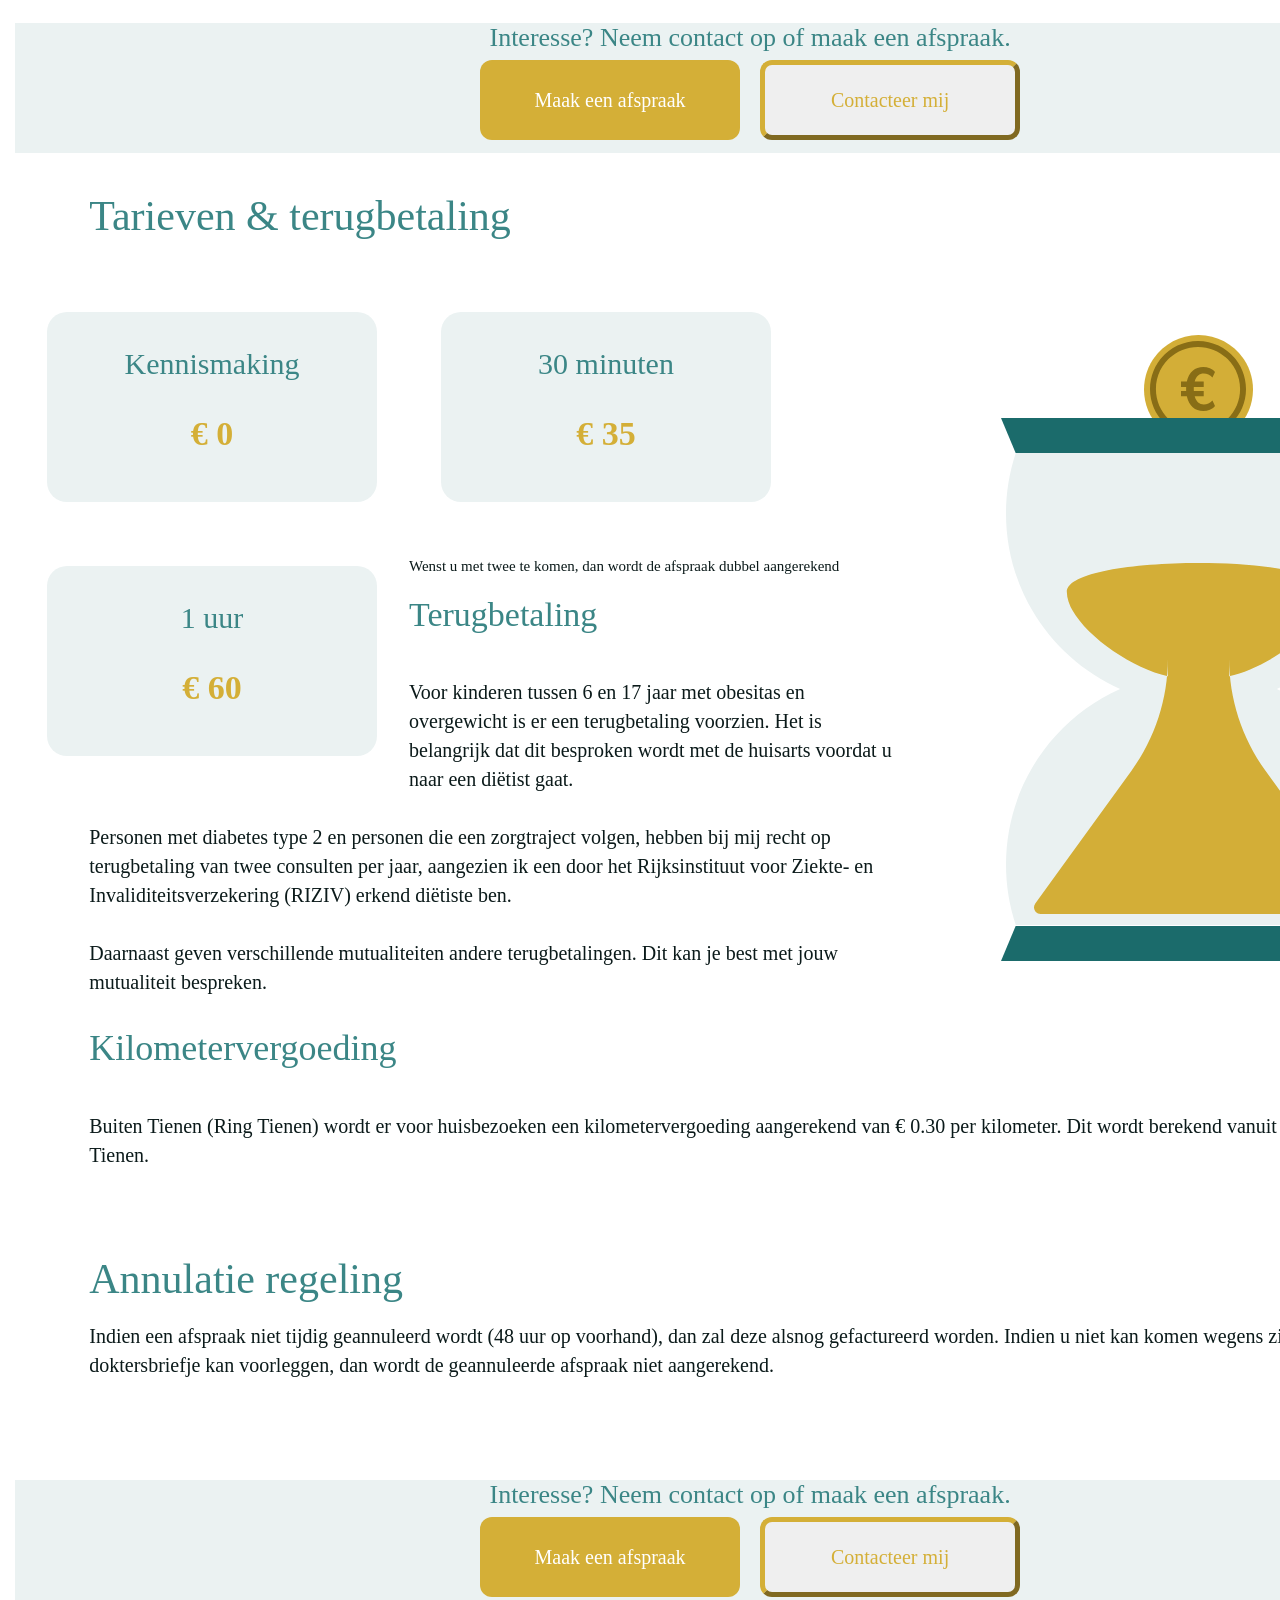
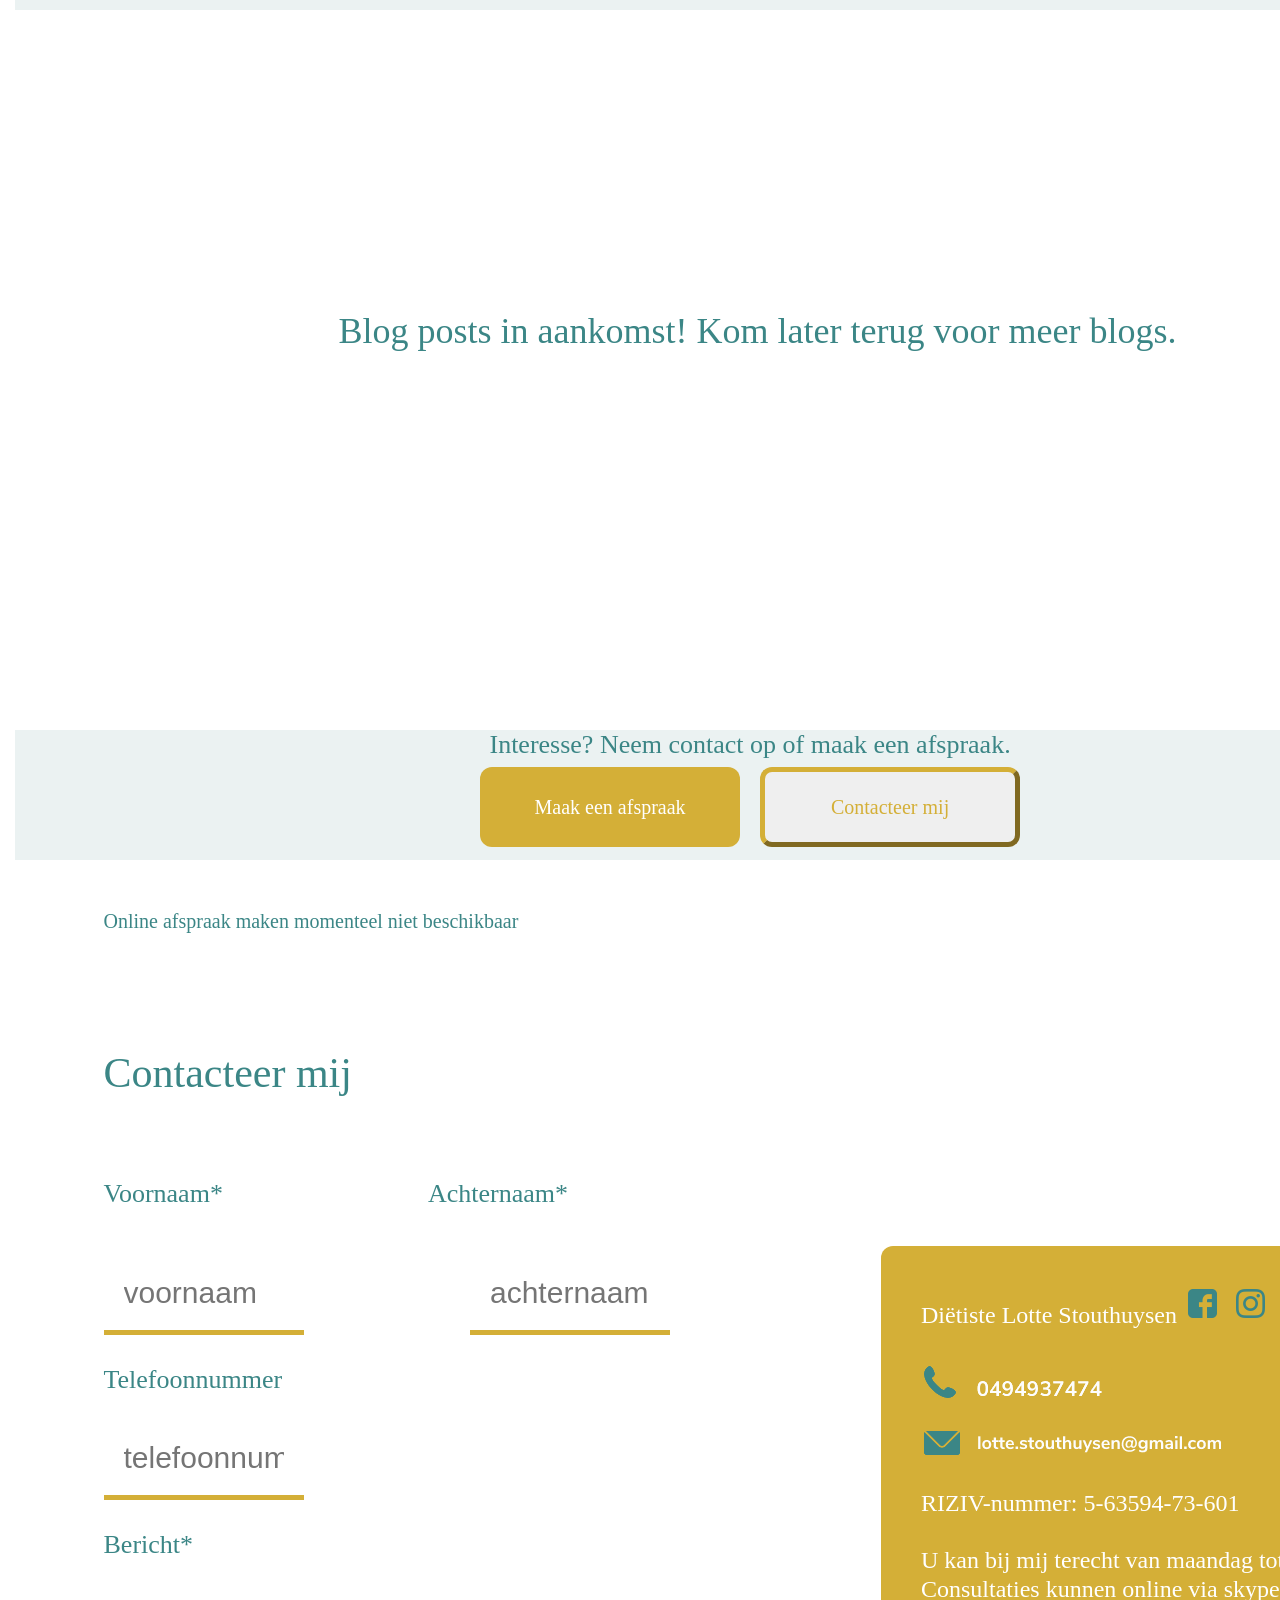
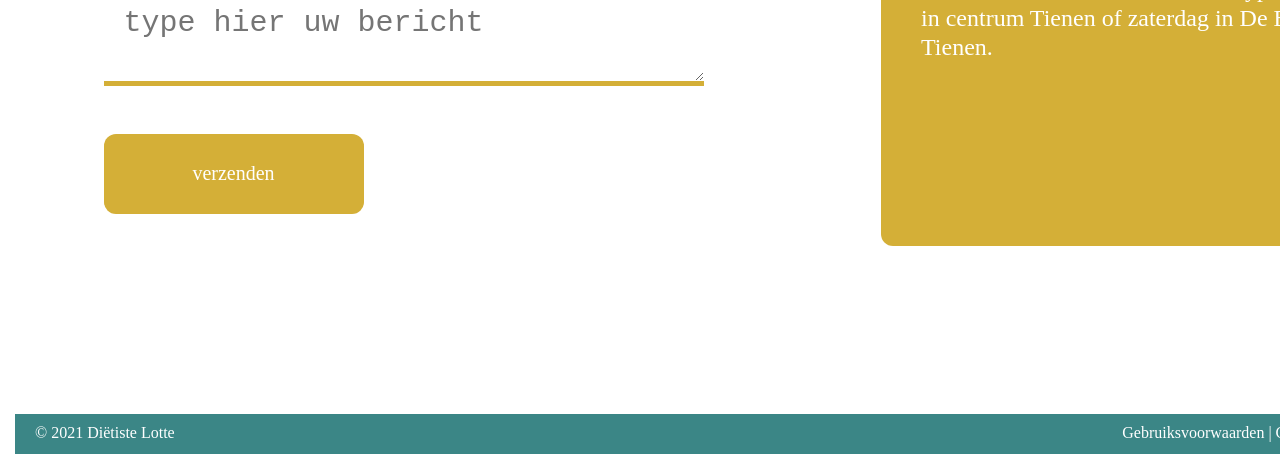
==== commit 0cf82133: "Update index.html" ====
--- a/index.html
+++ b/index.html
@@ -1,298 +1,298 @@
-<html>
-	<head>
-		<link rel='stylesheet' media="(min-width: 1500px)" type='text/css' href='widescreen.css'>
-		<link rel='stylesheet' media="(max-width: 1500px) and (min-width: 500px)" type='text/css' href='smallscreen.css'>
-		<script type="text/javascript" src="LoadPageScript.js"></script>
-	</head>
-	<header>
-		<div class="headerBalk">
-			<span class="phoneNumber">
-				<img class="imgPhoneEmail" src="phoneEmail.png" alt="telefoonnummer en email">
-			</span>
-			<span class="facebookInstagram">
-				<button class="facebookButton">
-					<img src="facebookLogo.PNG" alt="facebook" onclick=" window.open('https://www.facebook.com/dietisteLotteStouthuysen','_blank')">
-				</button>
-				<button class="instagramButton">
-				<img src="instagramLogo.PNG" alt="instagram" onclick=" window.open('https://www.instagram.com/dietistelottestouthuysen/','_blank')">
-				</button>
-			</span>
-		</div>
-		<div class="logo">
-			<img src="logo.png" alt="logo">
-			<span class="navigation">
-				<a onclick="enableHome()">Home</a> <a onclick="enableWerkwijzen()"> Werkwijze <a onclick="enableTarieven()">Tarieven & terugbetaling</a> <a onclick="enableBlog()">Blog & recepten<a> <a onclick="enableContact()">Contact</a>
-			</span>
-		</div>
-	</header>
-	<body>
-	<noscript>
-	For full functionality of this site it is necessary to enable JavaScript.
-	Here are the <a href="https://www.enablejavascript.io/">
-	instructions how to enable JavaScript in your web browser</a>.
-	</noscript>
-	<div id="homeBody" class="bodyHome">
-	<div class="bodyblock1">
-	<span class="bodyText1">
-	<h1 style="	
-			color: #3B8686;
-			font-family: Nunito Sans;
-			font-size: 42px;
-		  "} >
-		  Di&#235tiste Lotte Stouthuysen helpt je 
-	opweg naar een <b> gezonder leven! </b>
-	</h1>
-	<h1 style="	
-			color: #0B1A1A;
-			font-family: Montserrat Regular;
-			font-size: 22px;
-		  "} >
-	<h1 style="	
-			color: #3B8686;
-			font-family: Nunito Sans SemiBold;
-			font-size: 36px;
-		  "} >
-	Wie ben ik? </h1>
-		<h1 style="	
-			color: #0B1A1A;
-			font-family: Montserrat Regular;
-			font-size: 20px;
-		  "} >
-		  
-		  		Als diëtiste ben ik gepassioneerd door gezondheid en voeding. Naar mijn eigen mening, twee van de belangrijkste aspecten in het leven. Iedereen moet eten en iedereen wil zo lang mogelijk gezond zijn. Wanneer je hiermee worstelt of wanneer er een ziekte jou gezondheid in de weg dreigt te staan, kan ik je terug verder op het juiste pas brengen.
-				<br><br>
-				<h1 style="	
-			color: #3B8686;
-			font-family: Nunito Sans SemiBold;
-			font-size: 30px;
-		  "} >
-	Gratis kwartier kennismakingsgesprek </h1>
-<h1 style="	
-			color: #0B1A1A;
-			font-family: Montserrat Regular;
-			font-size: 20px;
-		  "} >
-				Velen vinden hun weg naar de diëtiste niet. Dit heeft verschillende oorzaken. Twijfelt u of een diëtist de juiste stap is, dan nodig ik u uit op een gratis kennismakingsgesprek. In een kwartier leren we elkaar kort kennen, leg ik uit wat mijn strategie is en kan u kiezen om verder te gaan, of het gesprek nadien te beëindigen.
-				<br><br>
-	</h1>
-	<br>
-	<button style="color: white; Height: 80px; width: 260px; background-color: #D4AF37; font-size: 20px; font-family: Nunito Sans Bold;border: none; border-radius: 12px;" onclick="enableContact()"> Maak een afspraak </button> <u> <a onclick="enableWerkwijzen()"> Hoe ga ik te werk? </a> </u>
-	</span>
-	<span>
-		<img src="bodyImage1.PNG" alt="bodyImg1" width="480" height="480" style="margin-left:150px; margin-top: 50px;">
-	</span>
-	<br>
-	</div>
-	<div  class="bodyblock2">
-	<span>
-		<img class="resizeableImage" src="bodyImage2.PNG" alt="bodyImg2">
-	</span>
-	<div class="bodyText2">
-	<h1 style="	
-			color: #3B8686;
-			font-family: Nunito Sans SemiBold;
-			font-size: 36px;
-		  "} >
-	Wat doe ik?
-	</h1>
-	<h1 style="	
-			color: #0B1A1A;
-			font-family: Montserrat Regular;
-			font-size: 20px;
-		  "} >
-Ik verdiep mij in de zorg voor kinderen, omdat zij onze toekomst zijn. Wanneer ik met kinderen werk is het heel belangrijk dat de ouders mee zijn met het verhaal, vandaar dat ook zij een rol hebben in de gesprekken tussen de cliënt en mij.
-	<br>
-	<br>
-	<b>Met welke problematieken kan u bij mij terecht? </b>
-<br>
-<br>
-•	Overgewicht en obesitas bij volwassenen en kinderen
-<br>
-•	Ondergewicht en malnutritie bij volwassenen en kinderen
-<br>
-•	Allergieën en intolerantie
-<br>
-•	Diabetes type 1, type 2 en zwangerschapsdiabetes
-<br>				
-•	Begeleiding bij eetstoornissen
-
-</div>
-	</div>
-	<br>
-	</h1>
-<div style="position: relatief; margin-left:1%;	width: 100%;margin-right: 1%; height: 130px;background-color: #EBF2F2;">
-		 <h1  style="margin-top: 20px; text-align: center;height: 10px;color: #3B8686;font-size: 26px;font-family: Nunito Sans;">Interesse? Neem contact op of maak een afspraak.</h1>
-		 <div style="display: flex; justify-content: center; align-items: center;">
-		 	<button style="color: white; Height: 80px; width: 260px; background-color: #D4AF37; font-size: 20px; font-family: Nunito Sans Bold;border: none; border-radius: 12px;margin: 10px;" onclick="enableContact()"> Maak een afspraak </button> 
-		 	<button style="outline: none ; color: #D4AF37; Height: 80px; width: 260px; border-color: #D4AF37;border-width: 5px; font-size: 20px; font-family: Nunito Sans Bold; border-radius: 12px;margin: 10px;" onclick="enableContact()" > Contacteer mij </button> 
-		 </div>
-		</div>
-</div>
-
-    <div id="werkwijzenBody" class="bodyWerkwijzen" disabled="true">
-		<span >
-			<img src="werkwijzen.svg" style="float:right;margin: 40px;">
-		<h1 style="margin-left:5%; height: 56px;color: #3B8686;	font-family: Nunito Sans;font-size: 36px;letter-spacing: 0;line-height: 71px;">
-			Werking overgewicht en obesitas:</h1>
-		<p style="margin-left:5%; width: 80%;margin-right: 1%;color:#0B1A1A;font-family: Nunito Sans;font-size: 20px;letter-spacing: 0;line-height: 29px;">
-		Diëten is uit de mode, en maar goed ook!<br>
-
-Obesitas is een chronische aandoening waarbij een persoon een grote hoeveelheid vetopstapeling heeft in het lichaam. Van obesitas zelf heeft men weinig last, maar deze aandoening vergoot de risico’s op het ontwikkelen van andere problematieken en ziektes. Daarnaast is het heel moeilijk om van obesitas af te geraken, omwille van zeer uiteenlopende en persoonlijke factoren. Wanneer men het heeft over obesitas, is de uitspraak “beter voorkomen dan genezen” op zijn plaats.
-<br>
-Maar moeilijk betekent niet onmogelijk. Obesitas kan men best bestrijden in samenwerking met de huisarts en de diëtiste. De huisarts controleert de bloedwaarden en de vitale organen voor verdere verwikkelingen tijdig op te sporen. Daarnaast kan de huisarts medicatie aanmoedigen die het vermageringsproces kunnen ondersteunen.
-<br>
-Een diëtiste ondersteund de patiënt door mee te zoeken naar een gezonde levensstijl dat de patiënt kan volhouden zodat de obesitas niet kan terugkeren. Diëten is uit de mode. Door te diëten kan men wel snel heel wat kilo’s vermageren, maar uit verschillende studies blijkt dat bij de meeste gevallen het gewicht er terug bij komt.
-<br>
-Een levensstijlaanpassing duurt langer om het gewenste resultaat te krijgen, maar dit resultaat is meestal blijvend. Daarnaast leert de patiënt luisteren naar zijn/haar eigen lichaam. Het is verkeerd om te denken dat mensen obees zijn omwille van hun onwetendheid over gezonde voeding. De meeste mensen weten wat ongezond eten is en welke risico’s deze met zich meebrengen. Maar toch is het zo moeilijk…
-<br>
-Een diëtiste die werkt met de leefstijlaanpassing heeft een luisterend oor voor patiënten zodat zij al hun zorgen kwijt kunnen. Want eten is zoveel meer dan ’s avonds de groentjes koken en het vlees bakken.																				   																												   
-		
-<h1 style="margin-left:5%; height: 56px;color: #3B8686;	font-family: Nunito Sans;font-size: 36px;letter-spacing: 0;line-height: 71px;">
-Allergieën en intoleranties:</h1>
-<p style="margin-left:5%; width: 80%;margin-right: 1%;color:#0B1A1A;font-family: Nunito Sans;font-size: 20px;letter-spacing: 0;line-height: 29px;">
-
-Een allergie komt voor wanneer het immuunsysteem overdreven reageert op een niet-levensbedreigend organisme. Kort gezegd; ons immuunsysteem is heel belangrijk in het bestrijden van ziektemakers, maar bij sommige mensen zal het immuunsysteem ook niet-ziekte makers zoals voedingsstoffen aanvallen. De symptomen van allergieën zijn heel gevarieerd en zijn vaak gelinkt aan hun achterliggende oorzaak.
-<br>
-Bij een intolerantie is een overdreven reactie van het immuunsysteem niet de oorzaak van de klachten. Men spreekt van een intolerantie wanneer men bepaalde voedingsmiddelen niet kan verteren.
-<br>
-Heel wat mensen worden geboren met een allergie of intolerantie, andere ontwikkelen die op een latere leeftijd. Twijfelt u of u een allergie of intolerantie heeft, bespreek dit dan met uw huisarts.
-<br>
-De huisarts zal u dan doorverwijzen naar een diëtist op basis van uw testresultaten.	
-<br>		
-
-<h1 style="margin-left:5%; height: 56px;color: #3B8686;	font-family: Nunito Sans;font-size: 36px;letter-spacing: 0;line-height: 71px;">
-Prikkelbare darmsyndroom: </h1>
-<p style="margin-left:5%; width: 80%;margin-right: 1%;color:#0B1A1A;font-family: Nunito Sans;font-size: 20px;letter-spacing: 0;line-height: 29px;">
-
-In sommige gevallen heeft een patiënt klachten, maar komen de allergie- en intolerantie testen negatief terug. <br>Dat wilt niet zeggen dat u niet ziek bent of geen klachten heeft. In de meeste gevallen kan men bij deze patiënten niet achterhalen vanwaar de klachten komen. Het kan dan zijn dat de patiënt de diagnose prikkelbare darmsyndroom (IBS) krijgt. Ook bij deze diagnose wordt u doorverwezen naar een diëtist voor verdere opvolging.			
-<br><br>
-
-		
-		
-		</span>
-		<div style="position: relatief;	width: 99%;margin-right: 1%; height: 130px;background-color: #EBF2F2;">
-		 <h1  style="margin-top: 20px; text-align: center;height: 10px;color: #3B8686;font-size: 26px;font-family: Nunito Sans;">Interesse? Neem contact op of maak een afspraak.</h1>
-		 <div style="display: flex; justify-content: center; align-items: center;">
-		 	<button style="color: white; Height: 80px; width: 260px; background-color: #D4AF37; font-size: 20px; font-family: Nunito Sans Bold;border: none; border-radius: 12px;margin: 10px;" onclick="enableContact()"> Maak een afspraak </button> 
-		 	<button style="outline: none ; color: #D4AF37; Height: 80px; width: 260px; border-color: #D4AF37;border-width: 5px; font-size: 20px; font-family: Nunito Sans Bold; border-radius: 12px;margin: 10px;" onclick="enableContact()" > Contacteer mij </button> 
-		 </div>
-		</div>
-	</div>
-
-	<div id="tarievenBody" class="bodyTarieven" disabled="true">
-			<img src="tarieven.svg" style="float: right; padding: 6.5pc; margin-top: 50px">
-			<h1 style="margin-left:5%;height: 71px;color: #3B8686;	font-family: Nunito Sans;font-size: 42px;letter-spacing: 0;line-height: 71px;">
-			Tarieven & terugbetaling</h1>
-			
-				<span style="margin-left: 10pc;%;float: left; padding: 5px;width: 20pc;height: 180px;border-radius: 20px;background-color: #EBF2F2;margin: 2pc;">
-					<p style="color: #3B8686;font-family: Nunito Sans;font-size: 30px;letter-spacing: 0;text-align: center;">Kennismaking</p>
-					<p style="color: #D4AF37;font-family: Nunito Sans;font-size: 34px;font-weight: bold;letter-spacing: 0;text-align: center;">€ 0</p>	
-				</span>
-				<span style="margin-left: 10pc;%;float: left; padding: 5px;width: 20pc;height: 180px;border-radius: 20px;background-color: #EBF2F2;margin: 2pc;">
-					<p style="color: #3B8686;font-family: Nunito Sans;font-size: 30px;letter-spacing: 0;text-align: center;">30 minuten</p>
-					<p style="color: #D4AF37;font-family: Nunito Sans;font-size: 34px;font-weight: bold;letter-spacing: 0;text-align: center;">€ 35</p>	
-				</span>
-				<span style="float: left; padding: 5px;width: 20pc;height: 180px;border-radius: 20px;background-color: #EBF2F2;margin: 2pc;">
-					<p style="color: #3B8686;font-family: Nunito Sans;font-size: 30px;letter-spacing: 0;text-align: center;">1 uur</p>
-					<p style="color: #D4AF37;font-family: Nunito Sans;font-size: 34px;font-weight: bold;letter-spacing: 0;text-align: center;">€ 60</p>	
-				</span>
-						<p style="margin-left:5%;width: 80pc; color: #0B1A1A;font-family: Montserrat;font-size: 15px;letter-spacing: 0;line-height: 29px;margin-top: 300px"> 
-Wenst u met twee te komen, dan wordt de afspraak dubbel aangerekend
-			</p>
-			<div style="margin-bottom: 100px;">
-				 <h1  style="margin-left:5%; text-align: left;height: 60px;color: #3B8686;font-size: 34px;font-family: Nunito Sans; margin-top:0px;%"> Terugbetaling </h1>
-			<p style="margin-left:5%;width: 80pc; color: #0B1A1A;font-family: Montserrat;font-size: 20px;letter-spacing: 0;line-height: 29px;"> 
-				Voor kinderen tussen 6 en 17 jaar met obesitas en overgewicht is er een terugbetaling voorzien. Het is belangrijk dat dit besproken wordt met de huisarts voordat u naar een diëtist gaat.
-				<br><br>
-				Personen met diabetes type 2 en personen die een zorgtraject volgen, hebben bij mij recht op terugbetaling van twee consulten per jaar, aangezien ik een door het Rijksinstituut voor Ziekte- en Invaliditeitsverzekering (RIZIV) erkend di&#235tiste ben.
-				<br><br>
-				Daarnaast geven verschillende mutualiteiten andere terugbetalingen. Dit kan je best met jouw mutualiteit bespreken.
-			</p>
-			<h1  style="margin-left:5%; text-align: left;height: 60px;color: #3B8686;font-size: 36px;font-family: Nunito Sans; margin-top:30px;"> Kilometervergoeding </h1>
-			<p style="margin-left:5%; margin-bottom:5%;width: 80pc; color: #0B1A1A;font-family: Montserrat;font-size: 20px;letter-spacing: 0;line-height: 29px;"> 
-				Buiten Leuven (Ring Leuven) wordt er voor huisbezoeken een kilometervergoeding aangerekend van € 0.30 per kilometer. Dit wordt berekend vanuit Centrum Leuven.
-			</p>
-	<h1 style="margin-left:5%; height: 50px;color: #3B8686;font-family: Nunito Sans;font-size: 42px;letter-spacing: 0;line-height: 71px;">Annulatie regeling</h1>
-		<p style="margin-left:5%; width: 90%;color:#0B1A1A;font-family: Nunito Sans;font-size: 20px;letter-spacing: 0;line-height: 29px;">
-			Indien een afspraak niet tijdig geannuleerd wordt (48 uur op voorhand), dan zal deze alsnog gefactureerd worden. Indien u niet kan komen wegens ziekte en u een doktersbriefje kan voorleggen, dan wordt de geannuleerde afspraak niet aangerekend.
-		 </p>			
-			</div>
-		<div style="position: relatief;	width: 99%;margin-right: 1%; height: 130px;background-color: #EBF2F2;">
-		 <h1  style="margin-top: 20px; text-align: center;height: 10px;color: #3B8686;font-size: 26px;font-family: Nunito Sans;">Interesse? Neem contact op of maak een afspraak.</h1>
-		 <div style="display: flex; justify-content: center; align-items: center;">
-		 	<button style="color: white; Height: 80px; width: 260px; background-color: #D4AF37; font-size: 20px; font-family: Nunito Sans Bold;border: none; border-radius: 12px;margin: 10px;" onclick="enableContact()"> Maak een afspraak </button> 
-		 	<button style="outline: none ; color: #D4AF37; Height: 80px; width: 260px; border-color: #D4AF37;border-width: 5px; font-size: 20px; font-family: Nunito Sans Bold; border-radius: 12px;margin: 10px;" onclick="enableContact()" > Contacteer mij </button> 
-		 </div>
-		</div>
-	</div>
-	<div id="blogBody" class="bodyBlog" disabled="true">
-	<div style="height: 400px; text-align: center;">
-	<h1  style="margin-top: 300px; text-align: center;height: 60px;color: #3B8686;font-size: 36px;font-family: Nunito Sans;">Blog posts in aankomst! Kom later terug voor meer blogs.</h1>
-	</div>
-	<!---
-	<embed width="95%" height="1500px" src="https://timoversonnen.blogspot.com/2021/11/blog-post.html" target="_blank> -->
-	<div style="position: relatief;	width: 99%;margin-right: 1%; height: 130px;background-color: #EBF2F2;">
-		 <h1  style="margin-top: 20px; text-align: center;height: 10px;color: #3B8686;font-size: 26px;font-family: Nunito Sans;">Interesse? Neem contact op of maak een afspraak.</h1>
-		 <div style="display: flex; justify-content: center; align-items: center;">
-		 	<button style="color: white; Height: 80px; width: 260px; background-color: #D4AF37; font-size: 20px; font-family: Nunito Sans Bold;border: none; border-radius: 12px;margin: 10px;" onclick="enableContact()"> Maak een afspraak </button> 
-		 	<button style="outline: none ; color: #D4AF37; Height: 80px; width: 260px; border-color: #D4AF37;border-width: 5px; font-size: 20px; font-family: Nunito Sans Bold; border-radius: 12px;margin: 10px;" onclick="enableContact()" > Contacteer mij </button> 
-		 </div>
-		</div>
-	</div>
-	<div id="contactBody" class="bodyContact" disabled="true">
-	<h1 style="margin-left:5%; margin-top: 50px; color: #3B8686;	font-family: Nunito Sans;font-size: 20px;letter-spacing: 0;">
-	Online afspraak maken momenteel niet beschikbaar
-	</h1>
-	<div class="contactForm">
-	<h1 style="color: #3B8686;
-			font-family: Nunito Sans;
-			font-size: 42px;">
-		Contacteer mij</h1><br><br>
-		<span">
-		<h1 style="color: #3B8686;
-			font-family: Nunito Sans;
-			font-size: 26px;
-			word-spacing: 200px;">
-			 Voornaam*
-			 Achternaam*
-			 </h1>
-		</span>
-		<h1 style="color: #3B8686;
-			font-family: Nunito Sans;
-			font-size: 26px;
-			word-spacing: 80px;">
-		<br>
-		<input type="text" id="voornaam" name="voornaam" style="margin-right: 80px;" placeholder="voornaam">
-		<input type="text" id="achternaam" name="achternaam" placeholder="achternaam">
-		<br><br>
-		Telefoonnummer </p>
-		<input type="text" id="telefoon" name="telefoon" placeholder="telefoonnummer"><br><br>
-		Bericht* </p>
-		<textarea id="bericht" name="bericht" placeholder="type hier uw bericht"></textarea> <br><br>
-		</h1>
-		<button id="verstuurButton" style="color: white; Height: 80px; width: 260px; background-color: #D4AF37; font-size: 20px; font-family: Nunito Sans Bold;border: none; border-radius: 12px;" onclick="sendEmail()"> verzenden </button>
-		<br>
-	</div>
-	<div class="contactInfo">
-		Diëtiste Lotte Stouthuysen
-		<img class="yellowImage" src="facebookLogoYellow.PNG" alt="facebookLogo" onclick=" window.open('https://www.facebook.com/dietisteLotteStouthuysen','_blank')">
-		<img class="yellowImage" src="instagramLogoYellow.PNG" alt="instagramLogo" onclick=" window.open('https://www.instagram.com/dietistelottestouthuysen/','_blank')"> 
-		<br><br>
-		<img src="contactInfo.PNG" alt="Telefoonnummer&Email"><br><br>
-		RIZIV-nummer: 5-63594-73-601<br><br>
-		U kan bij mij terecht van maandag tot vrijdag. <br>Consultaties kunnen online via skype, face-to-face in centrum Leuven of zaterdag in De Brug in Tienen.
-
-	</div>
-	</div>
-	</body>
-	<footer>
-	<div class="footerbalk">
-		<span class="footerTextLeft">
-			&#169 2021 Di&#235tiste Lotte
-		</span>
-		<span class="footerTextRight">
-			<a class="gebruiksvoorwaarden" href="gebruiksvoorwaarden.txt" target="_bank"> Gebruiksvoorwaarden | Cookiebeleid | Privacy policy </a>
-		</span>
-	</div>
-	</footer>
-</html>
+<html>
+	<head>
+		<link rel='stylesheet' media="(min-width: 1500px)" type='text/css' href='widescreen.css'>
+		<link rel='stylesheet' media="(max-width: 1500px) and (min-width: 500px)" type='text/css' href='smallscreen.css'>
+		<script type="text/javascript" src="LoadPageScript.js"></script>
+	</head>
+	<header>
+		<div class="headerBalk">
+			<span class="phoneNumber">
+				<img class="imgPhoneEmail" src="phoneEmail.png" alt="telefoonnummer en email">
+			</span>
+			<span class="facebookInstagram">
+				<button class="facebookButton">
+					<img src="facebookLogo.PNG" alt="facebook" onclick=" window.open('https://www.facebook.com/dietisteLotteStouthuysen','_blank')">
+				</button>
+				<button class="instagramButton">
+				<img src="instagramLogo.PNG" alt="instagram" onclick=" window.open('https://www.instagram.com/dietistelottestouthuysen/','_blank')">
+				</button>
+			</span>
+		</div>
+		<div class="logo">
+			<img src="logo.png" alt="logo">
+			<span class="navigation">
+				<a onclick="enableHome()">Home</a> <a onclick="enableWerkwijzen()"> Werkwijze <a onclick="enableTarieven()">Tarieven & terugbetaling</a> <a onclick="enableBlog()">Blog & recepten<a> <a onclick="enableContact()">Contact</a>
+			</span>
+		</div>
+	</header>
+	<body>
+	<noscript>
+	For full functionality of this site it is necessary to enable JavaScript.
+	Here are the <a href="https://www.enablejavascript.io/">
+	instructions how to enable JavaScript in your web browser</a>.
+	</noscript>
+	<div id="homeBody" class="bodyHome">
+	<div class="bodyblock1">
+	<span class="bodyText1">
+	<h1 style="	
+			color: #3B8686;
+			font-family: Nunito Sans;
+			font-size: 42px;
+		  "} >
+		  Di&#235tiste Lotte Stouthuysen helpt je 
+	opweg naar een <b> gezonder leven! </b>
+	</h1>
+	<h1 style="	
+			color: #0B1A1A;
+			font-family: Montserrat Regular;
+			font-size: 22px;
+		  "} >
+	<h1 style="	
+			color: #3B8686;
+			font-family: Nunito Sans SemiBold;
+			font-size: 36px;
+		  "} >
+	Wie ben ik? </h1>
+		<h1 style="	
+			color: #0B1A1A;
+			font-family: Montserrat Regular;
+			font-size: 20px;
+		  "} >
+		  
+		  		Als diëtiste ben ik gepassioneerd door gezondheid en voeding. Naar mijn eigen mening, twee van de belangrijkste aspecten in het leven. Iedereen moet eten en iedereen wil zo lang mogelijk gezond zijn. Wanneer je hiermee worstelt of wanneer er een ziekte jou gezondheid in de weg dreigt te staan, kan ik je terug verder op het juiste pas brengen.
+				<br><br>
+				<h1 style="	
+			color: #3B8686;
+			font-family: Nunito Sans SemiBold;
+			font-size: 30px;
+		  "} >
+	Gratis kwartier kennismakingsgesprek </h1>
+<h1 style="	
+			color: #0B1A1A;
+			font-family: Montserrat Regular;
+			font-size: 20px;
+		  "} >
+				Velen vinden hun weg naar de diëtiste niet. Dit heeft verschillende oorzaken. Twijfelt u of een diëtist de juiste stap is, dan nodig ik u uit op een gratis kennismakingsgesprek. In een kwartier leren we elkaar kort kennen, leg ik uit wat mijn strategie is en kan u kiezen om verder te gaan, of het gesprek nadien te beëindigen.
+				<br><br>
+	</h1>
+	<br>
+	<button style="color: white; Height: 80px; width: 260px; background-color: #D4AF37; font-size: 20px; font-family: Nunito Sans Bold;border: none; border-radius: 12px;" onclick="enableContact()"> Maak een afspraak </button> <u> <a onclick="enableWerkwijzen()"> Hoe ga ik te werk? </a> </u>
+	</span>
+	<span>
+		<img src="bodyImage1.PNG" alt="bodyImg1" width="480" height="480" style="margin-left:150px; margin-top: 50px;">
+	</span>
+	<br>
+	</div>
+	<div  class="bodyblock2">
+	<span>
+		<img class="resizeableImage" src="bodyImage2.PNG" alt="bodyImg2">
+	</span>
+	<div class="bodyText2">
+	<h1 style="	
+			color: #3B8686;
+			font-family: Nunito Sans SemiBold;
+			font-size: 36px;
+		  "} >
+	Wat doe ik?
+	</h1>
+	<h1 style="	
+			color: #0B1A1A;
+			font-family: Montserrat Regular;
+			font-size: 20px;
+		  "} >
+Ik verdiep mij in de zorg voor kinderen, omdat zij onze toekomst zijn. Wanneer ik met kinderen werk is het heel belangrijk dat de ouders mee zijn met het verhaal, vandaar dat ook zij een rol hebben in de gesprekken tussen de cliënt en mij.
+	<br>
+	<br>
+	<b>Met welke problematieken kan u bij mij terecht? </b>
+<br>
+<br>
+•	Overgewicht en obesitas bij volwassenen en kinderen
+<br>
+•	Ondergewicht en malnutritie bij volwassenen en kinderen
+<br>
+•	Allergieën en intolerantie
+<br>
+•	Diabetes type 1, type 2 en zwangerschapsdiabetes
+<br>				
+•	Begeleiding bij eetstoornissen
+
+</div>
+	</div>
+	<br>
+	</h1>
+<div style="position: relatief; margin-left:1%;	width: 100%;margin-right: 1%; height: 130px;background-color: #EBF2F2;">
+		 <h1  style="margin-top: 20px; text-align: center;height: 10px;color: #3B8686;font-size: 26px;font-family: Nunito Sans;">Interesse? Neem contact op of maak een afspraak.</h1>
+		 <div style="display: flex; justify-content: center; align-items: center;">
+		 	<button style="color: white; Height: 80px; width: 260px; background-color: #D4AF37; font-size: 20px; font-family: Nunito Sans Bold;border: none; border-radius: 12px;margin: 10px;" onclick="enableContact()"> Maak een afspraak </button> 
+		 	<button style="outline: none ; color: #D4AF37; Height: 80px; width: 260px; border-color: #D4AF37;border-width: 5px; font-size: 20px; font-family: Nunito Sans Bold; border-radius: 12px;margin: 10px;" onclick="enableContact()" > Contacteer mij </button> 
+		 </div>
+		</div>
+</div>
+
+    <div id="werkwijzenBody" class="bodyWerkwijzen" disabled="true">
+		<span >
+			<img src="werkwijzen.svg" style="float:right;margin: 40px;">
+		<h1 style="margin-left:5%; height: 56px;color: #3B8686;	font-family: Nunito Sans;font-size: 36px;letter-spacing: 0;line-height: 71px;">
+			Werking overgewicht en obesitas:</h1>
+		<p style="margin-left:5%; width: 80%;margin-right: 1%;color:#0B1A1A;font-family: Nunito Sans;font-size: 20px;letter-spacing: 0;line-height: 29px;">
+		Diëten is uit de mode, en maar goed ook!<br>
+
+Obesitas is een chronische aandoening waarbij een persoon een grote hoeveelheid vetopstapeling heeft in het lichaam. Van obesitas zelf heeft men weinig last, maar deze aandoening vergoot de risico’s op het ontwikkelen van andere problematieken en ziektes. Daarnaast is het heel moeilijk om van obesitas af te geraken, omwille van zeer uiteenlopende en persoonlijke factoren. Wanneer men het heeft over obesitas, is de uitspraak “beter voorkomen dan genezen” op zijn plaats.
+<br>
+Maar moeilijk betekent niet onmogelijk. Obesitas kan men best bestrijden in samenwerking met de huisarts en de diëtiste. De huisarts controleert de bloedwaarden en de vitale organen voor verdere verwikkelingen tijdig op te sporen. Daarnaast kan de huisarts medicatie aanmoedigen die het vermageringsproces kunnen ondersteunen.
+<br>
+Een diëtiste ondersteund de patiënt door mee te zoeken naar een gezonde levensstijl dat de patiënt kan volhouden zodat de obesitas niet kan terugkeren. Diëten is uit de mode. Door te diëten kan men wel snel heel wat kilo’s vermageren, maar uit verschillende studies blijkt dat bij de meeste gevallen het gewicht er terug bij komt.
+<br>
+Een levensstijlaanpassing duurt langer om het gewenste resultaat te krijgen, maar dit resultaat is meestal blijvend. Daarnaast leert de patiënt luisteren naar zijn/haar eigen lichaam. Het is verkeerd om te denken dat mensen obees zijn omwille van hun onwetendheid over gezonde voeding. De meeste mensen weten wat ongezond eten is en welke risico’s deze met zich meebrengen. Maar toch is het zo moeilijk…
+<br>
+Een diëtiste die werkt met de leefstijlaanpassing heeft een luisterend oor voor patiënten zodat zij al hun zorgen kwijt kunnen. Want eten is zoveel meer dan ’s avonds de groentjes koken en het vlees bakken.																				   																												   
+		
+<h1 style="margin-left:5%; height: 56px;color: #3B8686;	font-family: Nunito Sans;font-size: 36px;letter-spacing: 0;line-height: 71px;">
+Allergieën en intoleranties:</h1>
+<p style="margin-left:5%; width: 80%;margin-right: 1%;color:#0B1A1A;font-family: Nunito Sans;font-size: 20px;letter-spacing: 0;line-height: 29px;">
+
+Een allergie komt voor wanneer het immuunsysteem overdreven reageert op een niet-levensbedreigend organisme. Kort gezegd; ons immuunsysteem is heel belangrijk in het bestrijden van ziektemakers, maar bij sommige mensen zal het immuunsysteem ook niet-ziekte makers zoals voedingsstoffen aanvallen. De symptomen van allergieën zijn heel gevarieerd en zijn vaak gelinkt aan hun achterliggende oorzaak.
+<br>
+Bij een intolerantie is een overdreven reactie van het immuunsysteem niet de oorzaak van de klachten. Men spreekt van een intolerantie wanneer men bepaalde voedingsmiddelen niet kan verteren.
+<br>
+Heel wat mensen worden geboren met een allergie of intolerantie, andere ontwikkelen die op een latere leeftijd. Twijfelt u of u een allergie of intolerantie heeft, bespreek dit dan met uw huisarts.
+<br>
+De huisarts zal u dan doorverwijzen naar een diëtist op basis van uw testresultaten.	
+<br>		
+
+<h1 style="margin-left:5%; height: 56px;color: #3B8686;	font-family: Nunito Sans;font-size: 36px;letter-spacing: 0;line-height: 71px;">
+Prikkelbare darmsyndroom: </h1>
+<p style="margin-left:5%; width: 80%;margin-right: 1%;color:#0B1A1A;font-family: Nunito Sans;font-size: 20px;letter-spacing: 0;line-height: 29px;">
+
+In sommige gevallen heeft een patiënt klachten, maar komen de allergie- en intolerantie testen negatief terug. <br>Dat wilt niet zeggen dat u niet ziek bent of geen klachten heeft. In de meeste gevallen kan men bij deze patiënten niet achterhalen vanwaar de klachten komen. Het kan dan zijn dat de patiënt de diagnose prikkelbare darmsyndroom (IBS) krijgt. Ook bij deze diagnose wordt u doorverwezen naar een diëtist voor verdere opvolging.			
+<br><br>
+
+		
+		
+		</span>
+		<div style="position: relatief;	width: 99%;margin-right: 1%; height: 130px;background-color: #EBF2F2;">
+		 <h1  style="margin-top: 20px; text-align: center;height: 10px;color: #3B8686;font-size: 26px;font-family: Nunito Sans;">Interesse? Neem contact op of maak een afspraak.</h1>
+		 <div style="display: flex; justify-content: center; align-items: center;">
+		 	<button style="color: white; Height: 80px; width: 260px; background-color: #D4AF37; font-size: 20px; font-family: Nunito Sans Bold;border: none; border-radius: 12px;margin: 10px;" onclick="enableContact()"> Maak een afspraak </button> 
+		 	<button style="outline: none ; color: #D4AF37; Height: 80px; width: 260px; border-color: #D4AF37;border-width: 5px; font-size: 20px; font-family: Nunito Sans Bold; border-radius: 12px;margin: 10px;" onclick="enableContact()" > Contacteer mij </button> 
+		 </div>
+		</div>
+	</div>
+
+	<div id="tarievenBody" class="bodyTarieven" disabled="true">
+			<img src="tarieven.svg" style="float: right; padding: 6.5pc; margin-top: 50px">
+			<h1 style="margin-left:5%;height: 71px;color: #3B8686;	font-family: Nunito Sans;font-size: 42px;letter-spacing: 0;line-height: 71px;">
+			Tarieven & terugbetaling</h1>
+			
+				<span style="margin-left: 10pc;%;float: left; padding: 5px;width: 20pc;height: 180px;border-radius: 20px;background-color: #EBF2F2;margin: 2pc;">
+					<p style="color: #3B8686;font-family: Nunito Sans;font-size: 30px;letter-spacing: 0;text-align: center;">Kennismaking</p>
+					<p style="color: #D4AF37;font-family: Nunito Sans;font-size: 34px;font-weight: bold;letter-spacing: 0;text-align: center;">€ 0</p>	
+				</span>
+				<span style="margin-left: 10pc;%;float: left; padding: 5px;width: 20pc;height: 180px;border-radius: 20px;background-color: #EBF2F2;margin: 2pc;">
+					<p style="color: #3B8686;font-family: Nunito Sans;font-size: 30px;letter-spacing: 0;text-align: center;">30 minuten</p>
+					<p style="color: #D4AF37;font-family: Nunito Sans;font-size: 34px;font-weight: bold;letter-spacing: 0;text-align: center;">€ 35</p>	
+				</span>
+				<span style="float: left; padding: 5px;width: 20pc;height: 180px;border-radius: 20px;background-color: #EBF2F2;margin: 2pc;">
+					<p style="color: #3B8686;font-family: Nunito Sans;font-size: 30px;letter-spacing: 0;text-align: center;">1 uur</p>
+					<p style="color: #D4AF37;font-family: Nunito Sans;font-size: 34px;font-weight: bold;letter-spacing: 0;text-align: center;">€ 60</p>	
+				</span>
+						<p style="margin-left:5%;width: 80pc; color: #0B1A1A;font-family: Montserrat;font-size: 15px;letter-spacing: 0;line-height: 29px;margin-top: 300px"> 
+Wenst u met twee te komen, dan wordt de afspraak dubbel aangerekend
+			</p>
+			<div style="margin-bottom: 100px;">
+				 <h1  style="margin-left:5%; text-align: left;height: 60px;color: #3B8686;font-size: 34px;font-family: Nunito Sans; margin-top:0px;%"> Terugbetaling </h1>
+			<p style="margin-left:5%;width: 80pc; color: #0B1A1A;font-family: Montserrat;font-size: 20px;letter-spacing: 0;line-height: 29px;"> 
+				Voor kinderen tussen 6 en 17 jaar met obesitas en overgewicht is er een terugbetaling voorzien. Het is belangrijk dat dit besproken wordt met de huisarts voordat u naar een diëtist gaat.
+				<br><br>
+				Personen met diabetes type 2 en personen die een zorgtraject volgen, hebben bij mij recht op terugbetaling van twee consulten per jaar, aangezien ik een door het Rijksinstituut voor Ziekte- en Invaliditeitsverzekering (RIZIV) erkend di&#235tiste ben.
+				<br><br>
+				Daarnaast geven verschillende mutualiteiten andere terugbetalingen. Dit kan je best met jouw mutualiteit bespreken.
+			</p>
+			<h1  style="margin-left:5%; text-align: left;height: 60px;color: #3B8686;font-size: 36px;font-family: Nunito Sans; margin-top:30px;"> Kilometervergoeding </h1>
+			<p style="margin-left:5%; margin-bottom:5%;width: 80pc; color: #0B1A1A;font-family: Montserrat;font-size: 20px;letter-spacing: 0;line-height: 29px;"> 
+				Buiten Tienen (Ring Tienen) wordt er voor huisbezoeken een kilometervergoeding aangerekend van € 0.30 per kilometer. Dit wordt berekend vanuit Centrum Tienen.
+			</p>
+	<h1 style="margin-left:5%; height: 50px;color: #3B8686;font-family: Nunito Sans;font-size: 42px;letter-spacing: 0;line-height: 71px;">Annulatie regeling</h1>
+		<p style="margin-left:5%; width: 90%;color:#0B1A1A;font-family: Nunito Sans;font-size: 20px;letter-spacing: 0;line-height: 29px;">
+			Indien een afspraak niet tijdig geannuleerd wordt (48 uur op voorhand), dan zal deze alsnog gefactureerd worden. Indien u niet kan komen wegens ziekte en u een doktersbriefje kan voorleggen, dan wordt de geannuleerde afspraak niet aangerekend.
+		 </p>			
+			</div>
+		<div style="position: relatief;	width: 99%;margin-right: 1%; height: 130px;background-color: #EBF2F2;">
+		 <h1  style="margin-top: 20px; text-align: center;height: 10px;color: #3B8686;font-size: 26px;font-family: Nunito Sans;">Interesse? Neem contact op of maak een afspraak.</h1>
+		 <div style="display: flex; justify-content: center; align-items: center;">
+		 	<button style="color: white; Height: 80px; width: 260px; background-color: #D4AF37; font-size: 20px; font-family: Nunito Sans Bold;border: none; border-radius: 12px;margin: 10px;" onclick="enableContact()"> Maak een afspraak </button> 
+		 	<button style="outline: none ; color: #D4AF37; Height: 80px; width: 260px; border-color: #D4AF37;border-width: 5px; font-size: 20px; font-family: Nunito Sans Bold; border-radius: 12px;margin: 10px;" onclick="enableContact()" > Contacteer mij </button> 
+		 </div>
+		</div>
+	</div>
+	<div id="blogBody" class="bodyBlog" disabled="true">
+	<div style="height: 400px; text-align: center;">
+	<h1  style="margin-top: 300px; text-align: center;height: 60px;color: #3B8686;font-size: 36px;font-family: Nunito Sans;">Blog posts in aankomst! Kom later terug voor meer blogs.</h1>
+	</div>
+	<!---
+	<embed width="95%" height="1500px" src="https://timoversonnen.blogspot.com/2021/11/blog-post.html" target="_blank> -->
+	<div style="position: relatief;	width: 99%;margin-right: 1%; height: 130px;background-color: #EBF2F2;">
+		 <h1  style="margin-top: 20px; text-align: center;height: 10px;color: #3B8686;font-size: 26px;font-family: Nunito Sans;">Interesse? Neem contact op of maak een afspraak.</h1>
+		 <div style="display: flex; justify-content: center; align-items: center;">
+		 	<button style="color: white; Height: 80px; width: 260px; background-color: #D4AF37; font-size: 20px; font-family: Nunito Sans Bold;border: none; border-radius: 12px;margin: 10px;" onclick="enableContact()"> Maak een afspraak </button> 
+		 	<button style="outline: none ; color: #D4AF37; Height: 80px; width: 260px; border-color: #D4AF37;border-width: 5px; font-size: 20px; font-family: Nunito Sans Bold; border-radius: 12px;margin: 10px;" onclick="enableContact()" > Contacteer mij </button> 
+		 </div>
+		</div>
+	</div>
+	<div id="contactBody" class="bodyContact" disabled="true">
+	<h1 style="margin-left:5%; margin-top: 50px; color: #3B8686;	font-family: Nunito Sans;font-size: 20px;letter-spacing: 0;">
+	Online afspraak maken momenteel niet beschikbaar
+	</h1>
+	<div class="contactForm">
+	<h1 style="color: #3B8686;
+			font-family: Nunito Sans;
+			font-size: 42px;">
+		Contacteer mij</h1><br><br>
+		<span">
+		<h1 style="color: #3B8686;
+			font-family: Nunito Sans;
+			font-size: 26px;
+			word-spacing: 200px;">
+			 Voornaam*
+			 Achternaam*
+			 </h1>
+		</span>
+		<h1 style="color: #3B8686;
+			font-family: Nunito Sans;
+			font-size: 26px;
+			word-spacing: 80px;">
+		<br>
+		<input type="text" id="voornaam" name="voornaam" style="margin-right: 80px;" placeholder="voornaam">
+		<input type="text" id="achternaam" name="achternaam" placeholder="achternaam">
+		<br><br>
+		Telefoonnummer </p>
+		<input type="text" id="telefoon" name="telefoon" placeholder="telefoonnummer"><br><br>
+		Bericht* </p>
+		<textarea id="bericht" name="bericht" placeholder="type hier uw bericht"></textarea> <br><br>
+		</h1>
+		<button id="verstuurButton" style="color: white; Height: 80px; width: 260px; background-color: #D4AF37; font-size: 20px; font-family: Nunito Sans Bold;border: none; border-radius: 12px;" onclick="sendEmail()"> verzenden </button>
+		<br>
+	</div>
+	<div class="contactInfo">
+		Diëtiste Lotte Stouthuysen
+		<img class="yellowImage" src="facebookLogoYellow.PNG" alt="facebookLogo" onclick=" window.open('https://www.facebook.com/dietisteLotteStouthuysen','_blank')">
+		<img class="yellowImage" src="instagramLogoYellow.PNG" alt="instagramLogo" onclick=" window.open('https://www.instagram.com/dietistelottestouthuysen/','_blank')"> 
+		<br><br>
+		<img src="contactInfo.PNG" alt="Telefoonnummer&Email"><br><br>
+		RIZIV-nummer: 5-63594-73-601<br><br>
+		U kan bij mij terecht van maandag tot vrijdag. <br>Consultaties kunnen online via skype, face-to-face in centrum Tienen of zaterdag in De Brug in Tienen.
+
+	</div>
+	</div>
+	</body>
+	<footer>
+	<div class="footerbalk">
+		<span class="footerTextLeft">
+			&#169 2021 Di&#235tiste Lotte
+		</span>
+		<span class="footerTextRight">
+			<a class="gebruiksvoorwaarden" href="gebruiksvoorwaarden.txt" target="_bank"> Gebruiksvoorwaarden | Cookiebeleid | Privacy policy </a>
+		</span>
+	</div>
+	</footer>
+</html>
